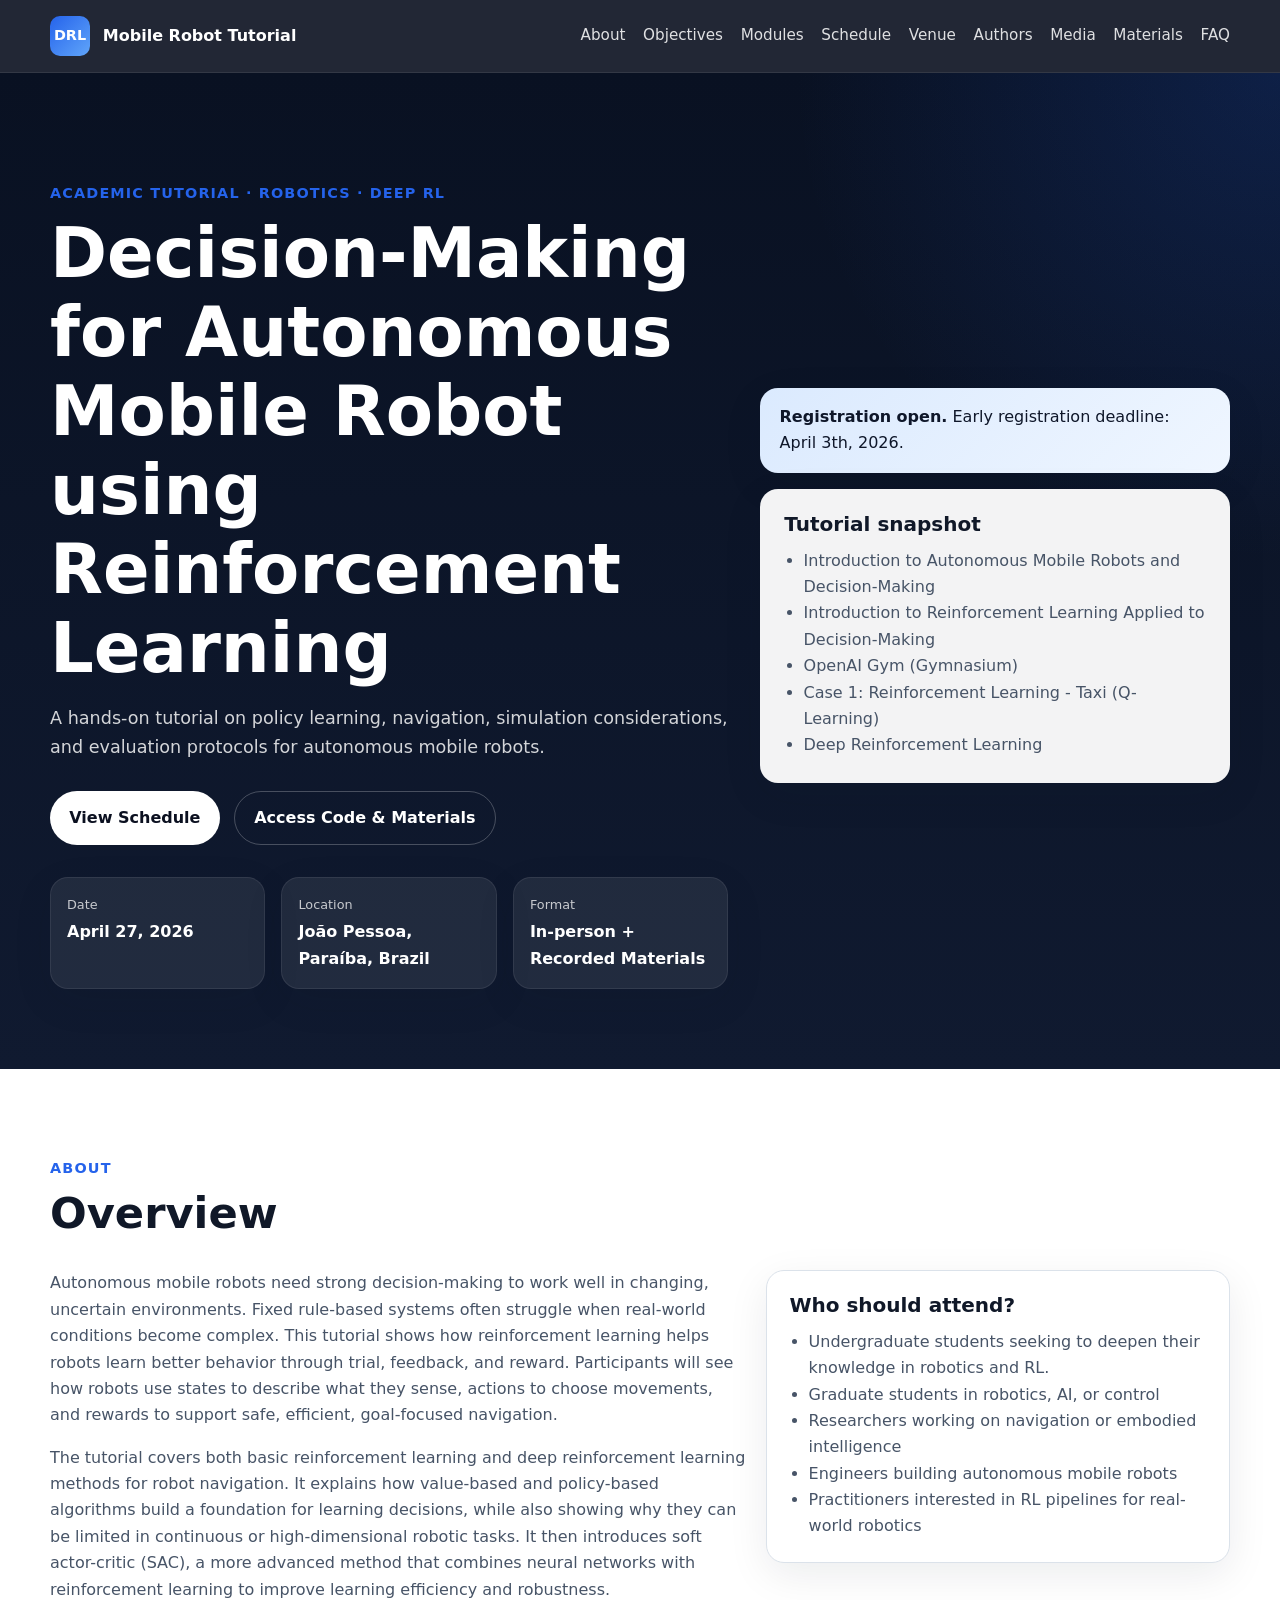
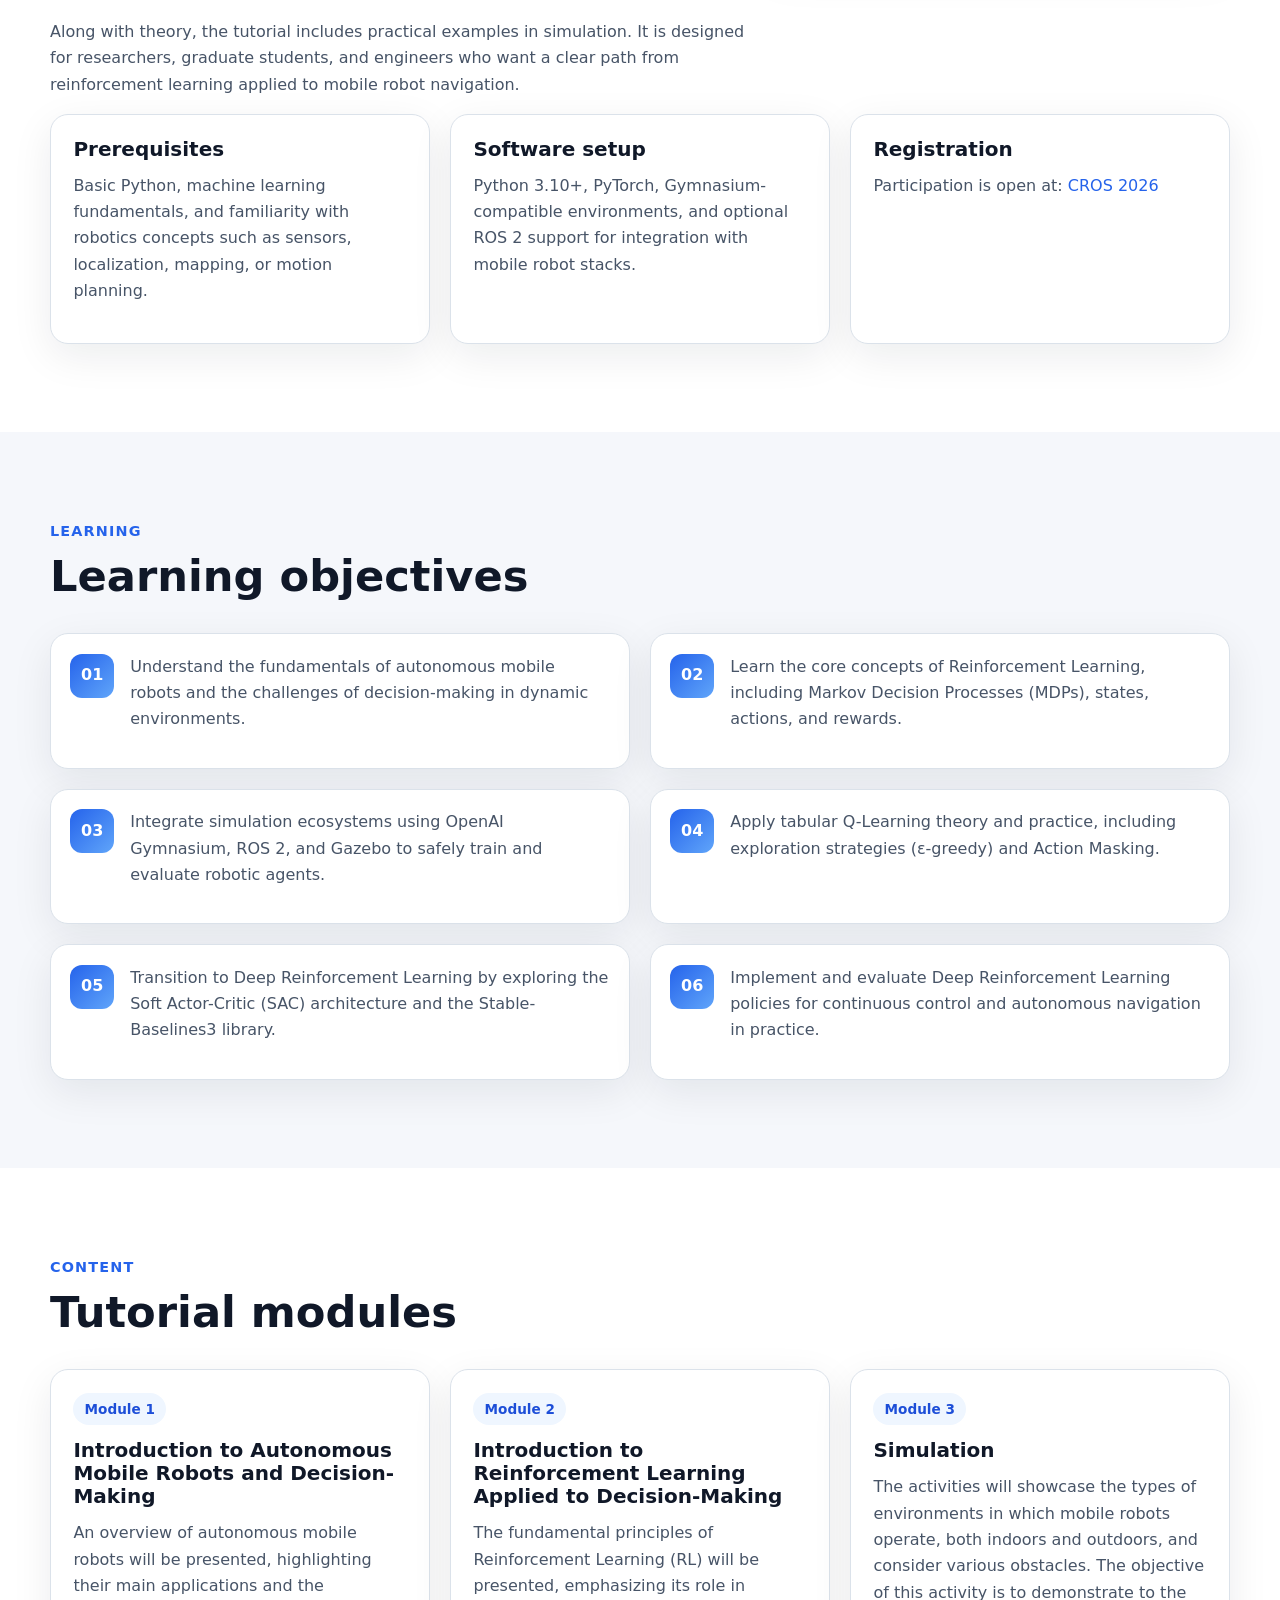
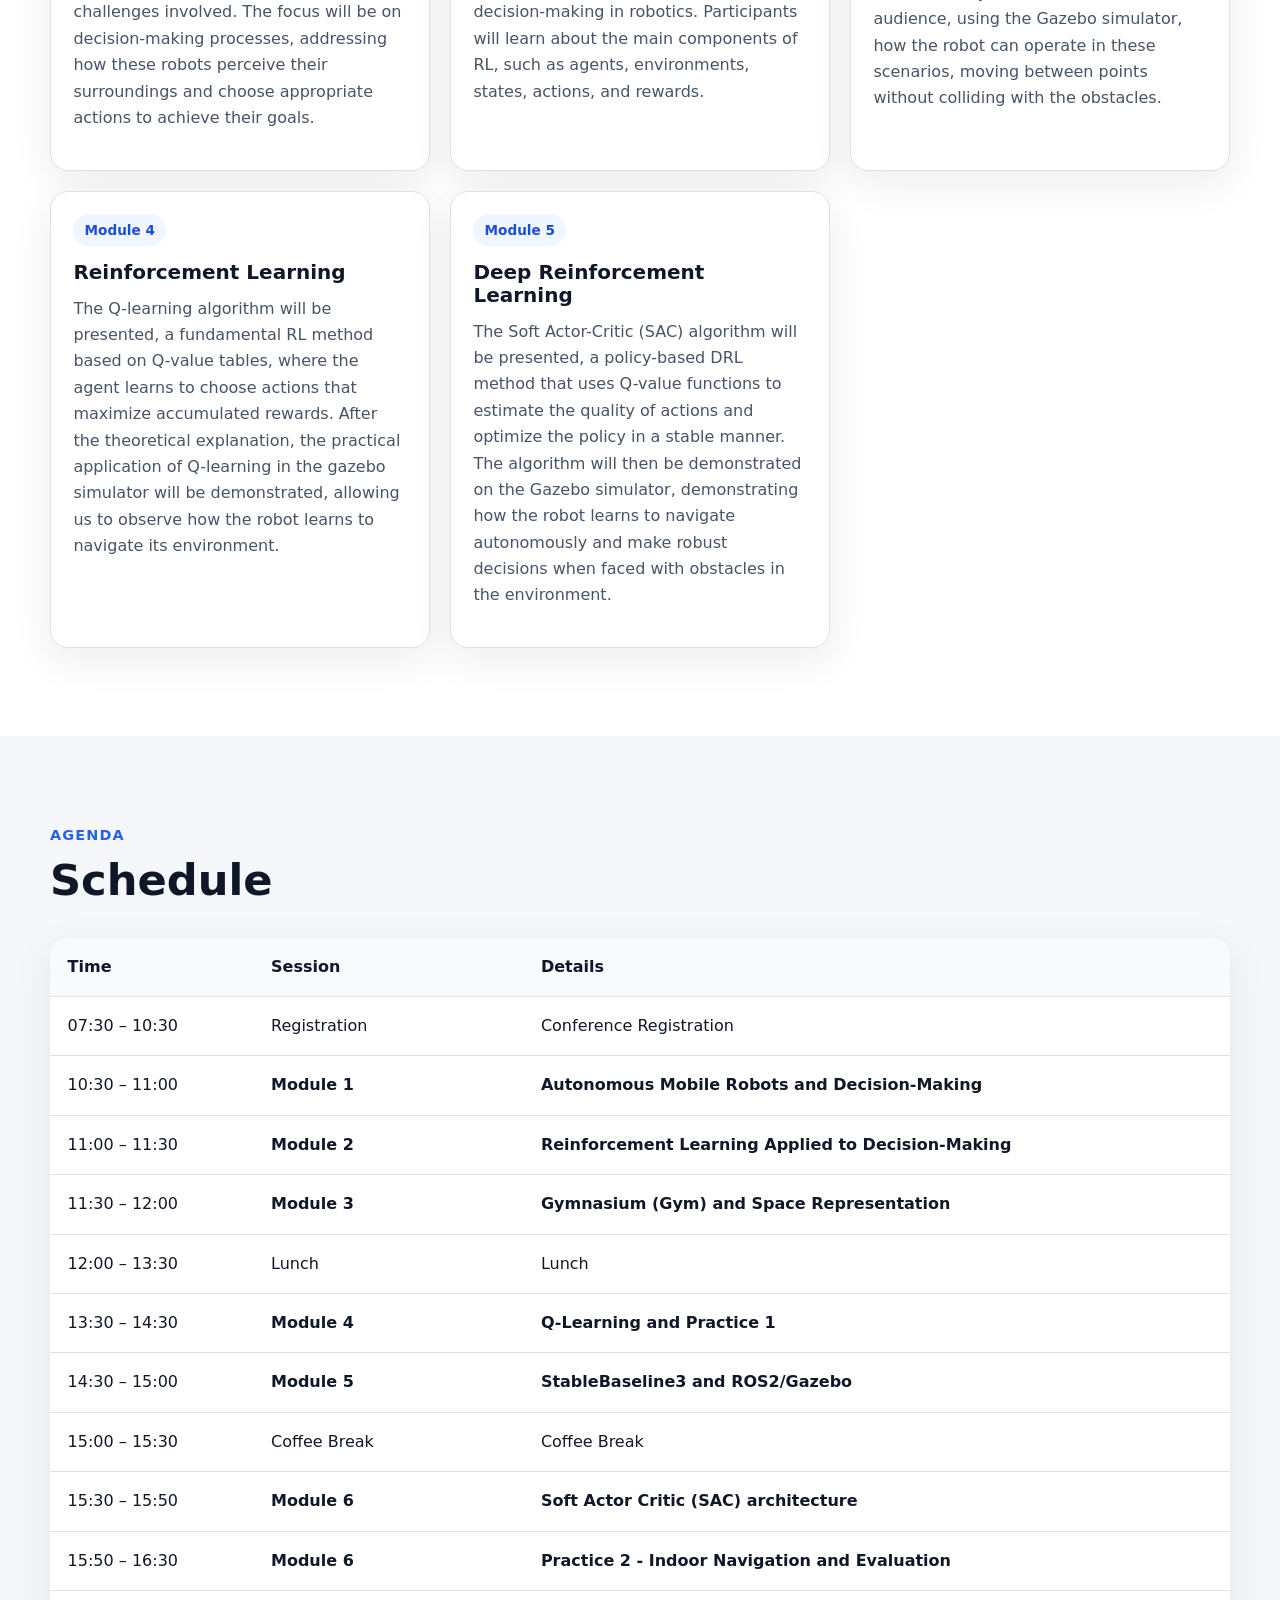
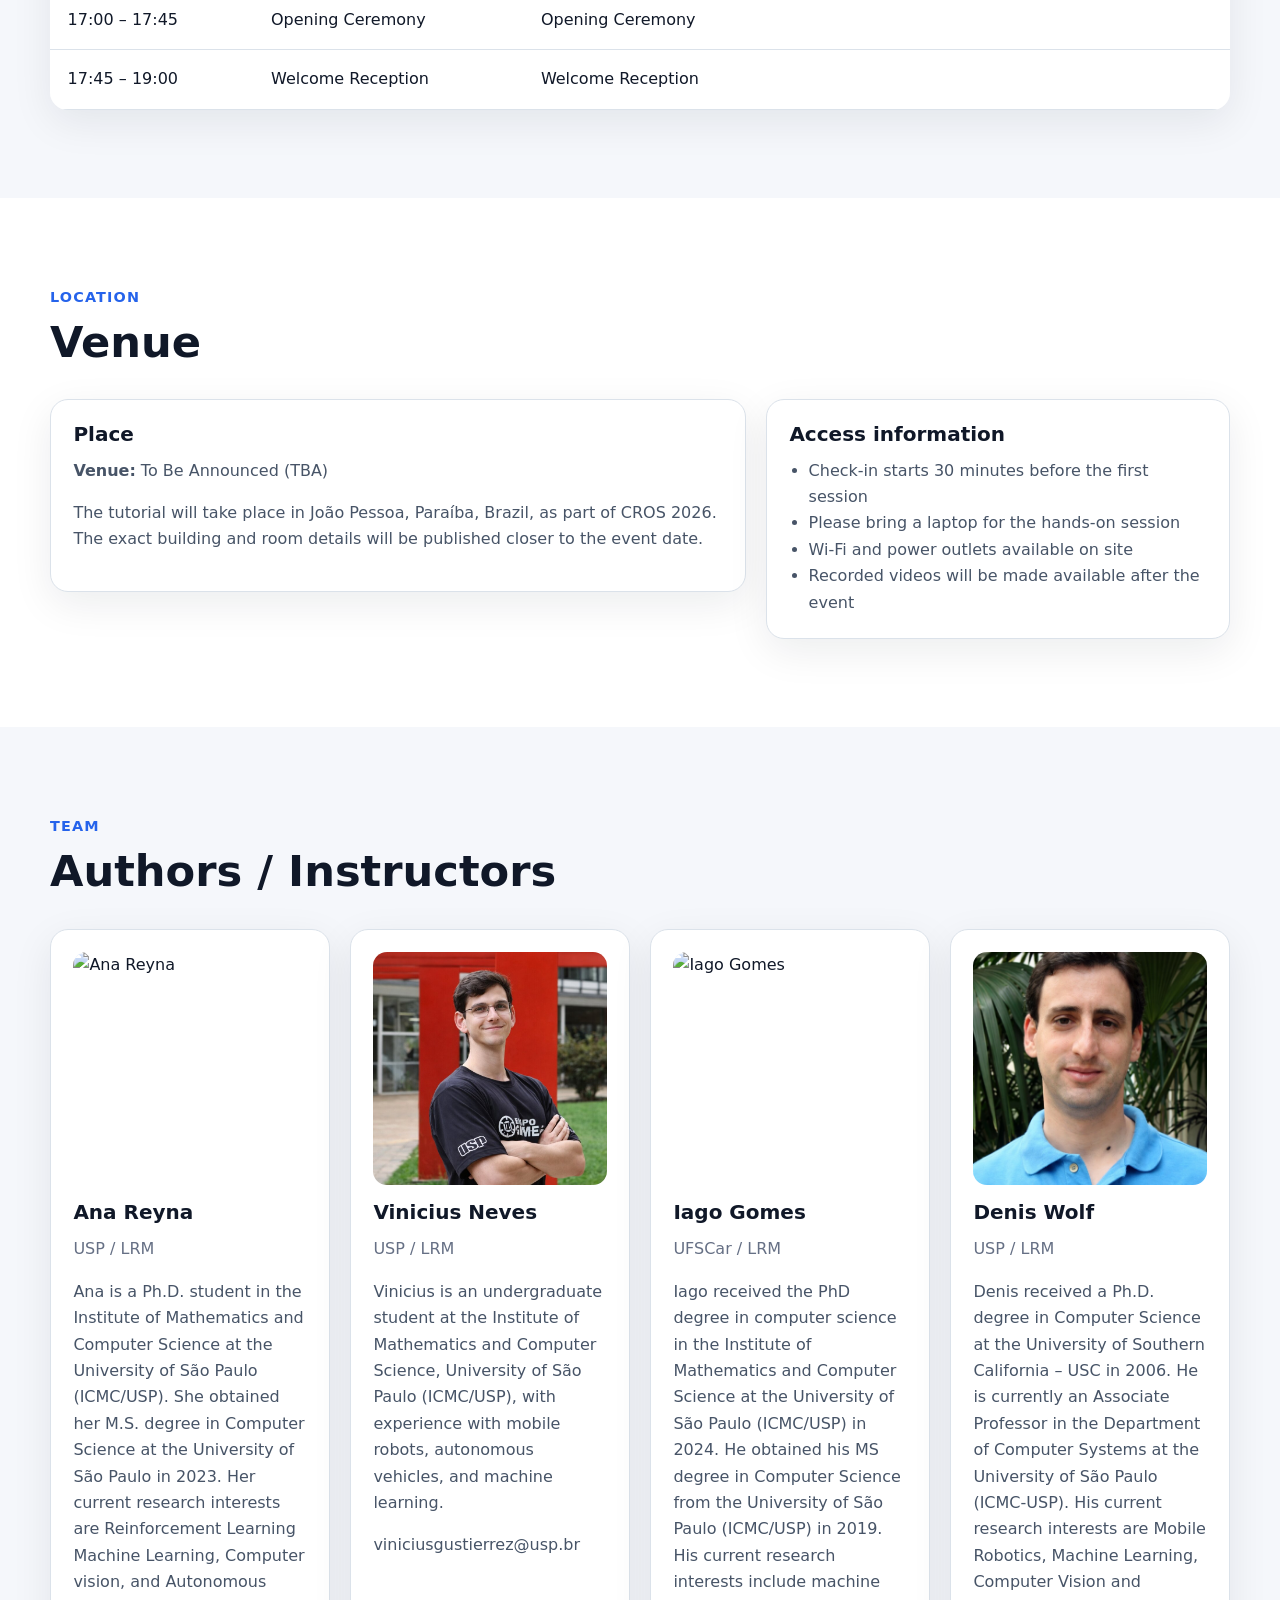
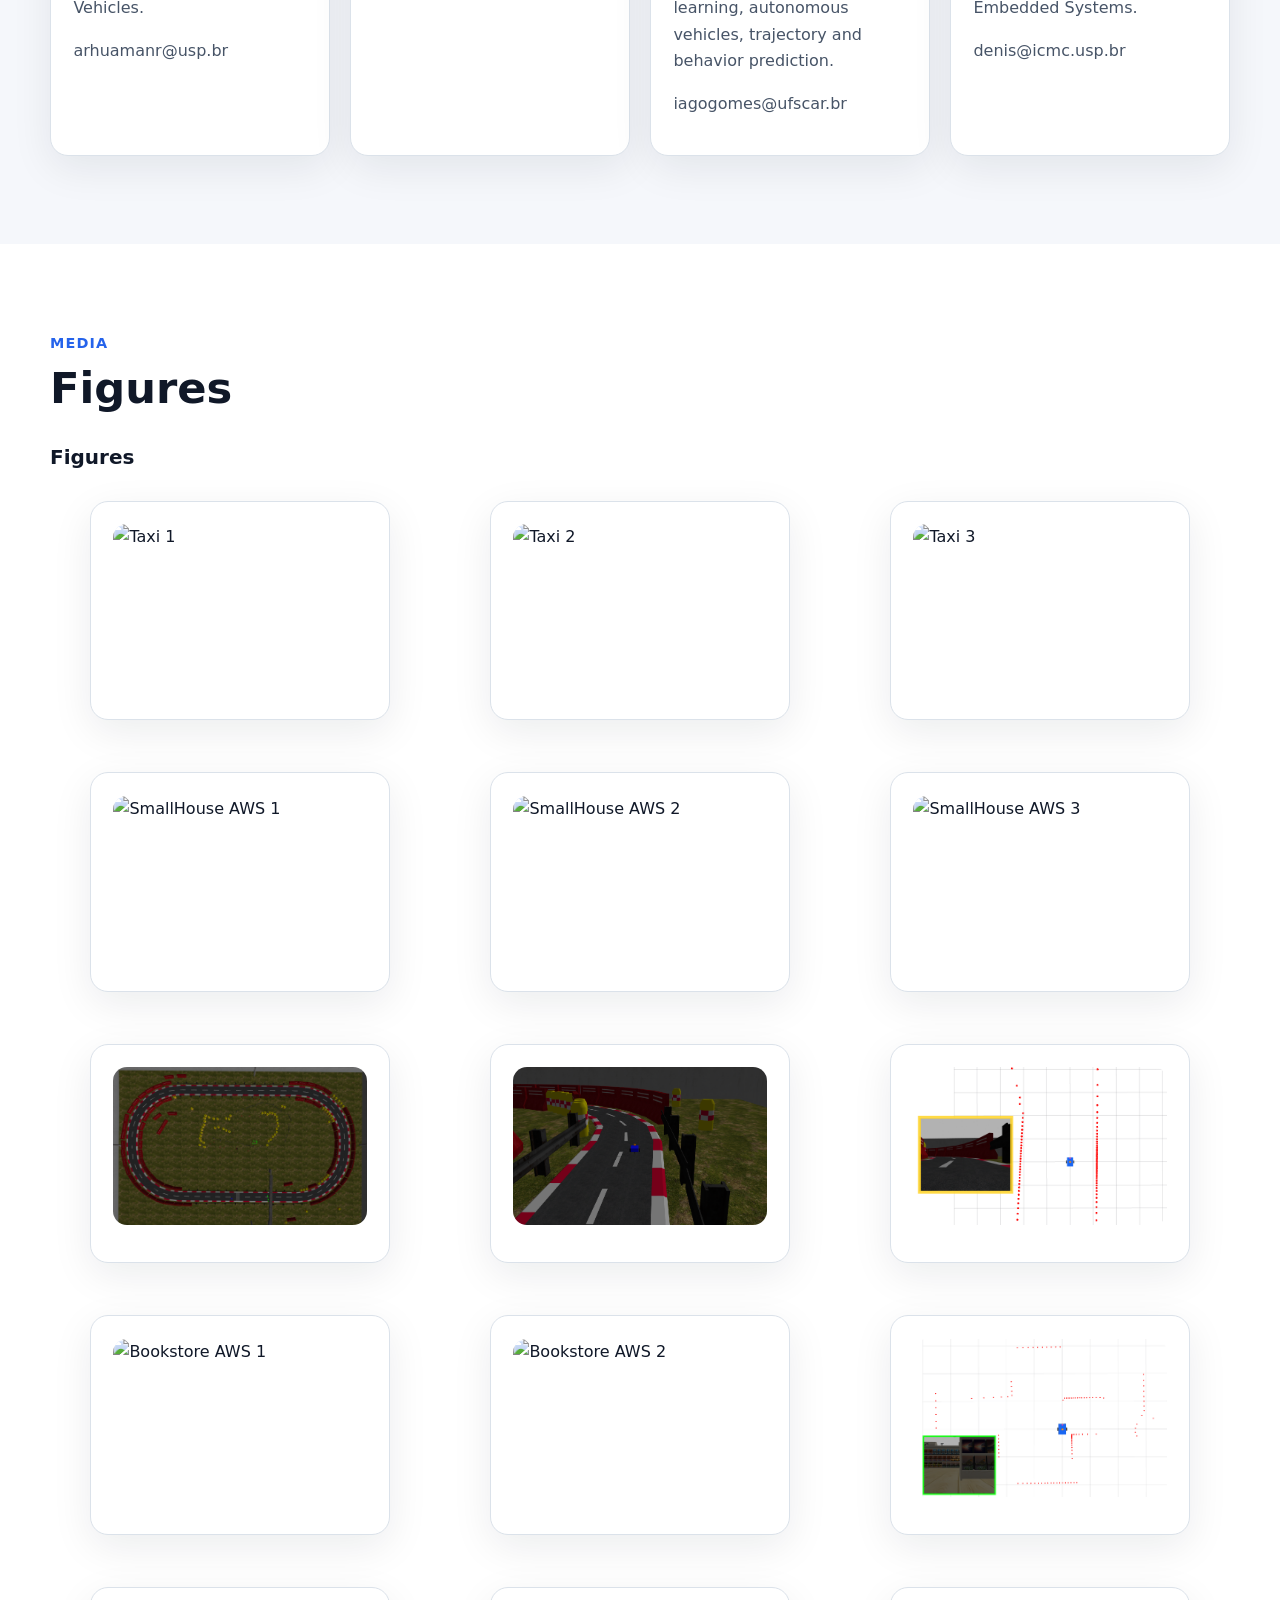
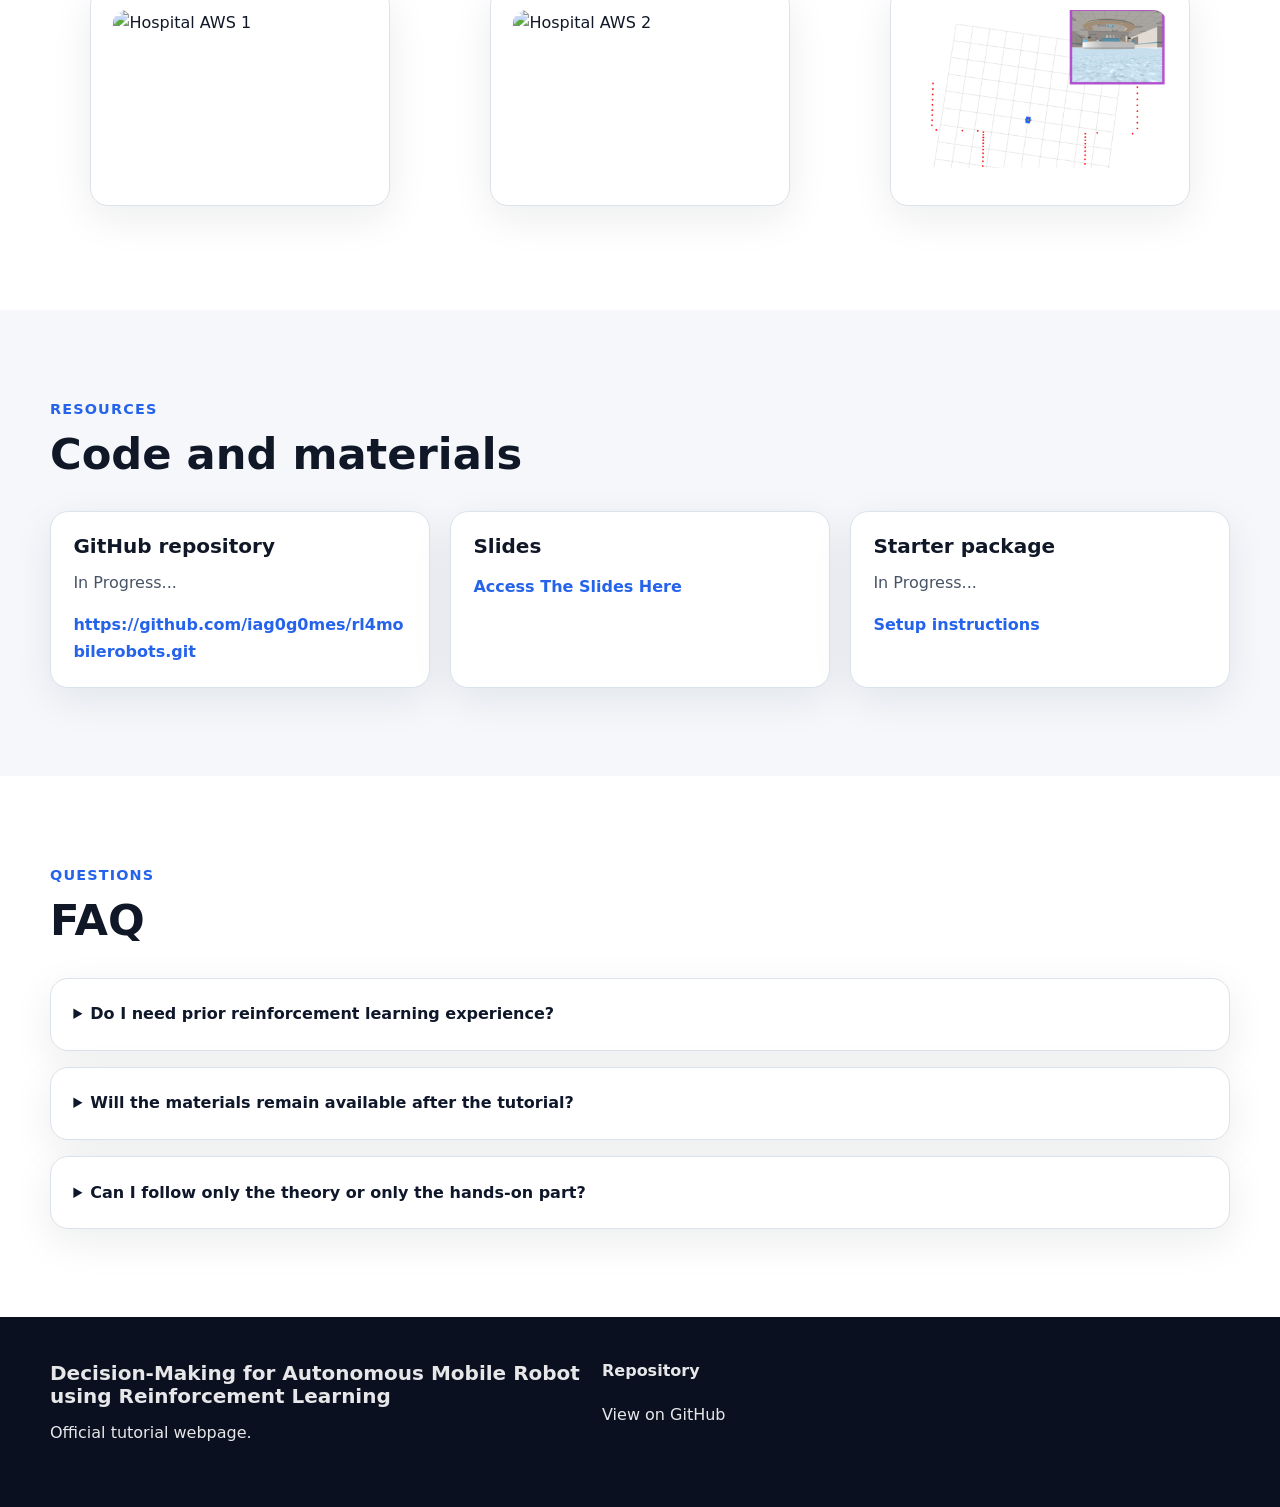
==== index.html @ 2d306112 "Update index.html" ====
<!DOCTYPE html>
<html lang="en">
<head>
  <meta charset="UTF-8" />
  <meta
    name="viewport"
    content="width=device-width, initial-scale=1.0"
  />
  <title>"Decision-Making for Autonomous Mobile Robot using Reinforcement Learning"</title>

  <meta
    name="description"
    content="Official tutorial website for Decision-Making for Mobile Robots using Deep Reinforcement Learning. Modules, schedule, venue, authors, figures, videos, and repository."
  />
  <meta
    name="keywords"
    content="mobile robots, deep reinforcement learning, robotics, decision-making, autonomous navigation"
  />
  <meta name="author" content="Tutorial Organizing Team" />

  <meta property="og:title" content="Decision-Making for Autonomous Mobile Robot using Reinforcement Learning" />
  <meta
    property="og:description"
    content="Tutorial website with overview, schedule, modules, authors, videos, figures, and code repository."
  />
  <meta property="og:type" content="website" /> 
  <meta property="og:image" content="./assets/figures/fig1.jpg" />
  <meta property="og:url" content="" />

  <link rel="stylesheet" href="./styles.css" />
</head>
<body>
  <header class="site-header">
    <div class="container nav-wrap">
      <a href="#home" class="brand">
        <span class="brand-mark">DRL</span>
        <span class="brand-text">Mobile Robot Tutorial</span>
      </a>

      <button class="menu-toggle" id="menu-toggle" aria-label="Open navigation menu" aria-expanded="false">
        <span></span><span></span><span></span>
      </button>

      <nav class="site-nav" id="site-nav" aria-label="Main Navigation">
        <a href="#about">About</a>
        <a href="#objectives">Objectives</a>
        <a href="#modules">Modules</a>
        <a href="#schedule">Schedule</a>
        <a href="#venue">Venue</a>
        <a href="#authors">Authors</a>
        <a href="#media">Media</a>
        <a href="#materials">Materials</a>
        <a href="#faq">FAQ</a>
      </nav>
    </div>
  </header>

  <main>
    <section id="home" class="hero section">
      <div class="container hero-grid">
        <div class="hero-copy">
          <p class="eyebrow">Academic tutorial · Robotics · Deep RL</p>
          <h1>Decision-Making for Autonomous Mobile Robot using Reinforcement Learning</h1>
          <p class="hero-subtitle">
            A hands-on tutorial on policy learning, navigation, simulation considerations,
            and evaluation protocols for autonomous mobile robots.
          </p>

          <div class="hero-actions">
            <a class="btn btn-primary" href="#schedule">View Schedule</a>
            <a class="btn btn-secondary" href="#materials">Access Code & Materials</a>
          </div>

          <div class="hero-meta">
            <div class="meta-card">
              <span class="meta-label">Date</span>
              <span class="meta-value">April 27, 2026</span>
            </div>
            <div class="meta-card">
              <span class="meta-label">Location</span>
              <span class="meta-value">João Pessoa, Paraíba, Brazil</span>
            </div>
            <div class="meta-card">
              <span class="meta-label">Format</span>
              <span class="meta-value">In-person + Recorded Materials</span>
            </div>
          </div>
        </div>

        <div class="hero-panel">
          <div class="highlight-banner">
            <p><strong>Registration open.</strong> Early registration deadline: April 3th, 2026.</p>
          </div>

          <div class="info-panel">
            <h3>Tutorial snapshot</h3>
            <ul>
              <li>Introduction to Autonomous Mobile Robots and Decision-Making</li>
              <li>Introduction to Reinforcement Learning Applied to Decision-Making</li>
              <li>OpenAI Gym (Gymnasium)</li>
              <li>Case 1: Reinforcement Learning - Taxi (Q-Learning)</li>
              <li>Deep Reinforcement Learning</li>
            </ul>
          </div>
        </div>
      </div>
    </section>

    <section id="about" class="section">
      <div class="container">
        <div class="section-head">
          <p class="section-tag">About</p>
          <h2>Overview</h2>
        </div>

        <div class="two-col">
          <div>
          <p>Autonomous mobile robots need strong decision-making to work well in changing, uncertain environments. 
          Fixed rule-based systems often struggle when real-world conditions become complex. This tutorial shows
          how reinforcement learning helps robots learn better behavior through trial, feedback, and reward. 
          Participants will see how robots use states to describe what they sense, actions to choose movements, 
          and rewards to support safe, efficient, goal-focused navigation.</p>

          <p>The tutorial covers both basic reinforcement learning and deep reinforcement learning methods for robot 
            navigation. It explains how value-based and policy-based algorithms build a foundation for learning 
            decisions, while also showing why they can be limited in continuous or high-dimensional robotic tasks.
            It then introduces soft actor-critic (SAC), a more advanced method that combines neural networks with reinforcement 
            learning to improve learning efficiency and robustness.</p>

          <p>Along with theory, the tutorial includes practical examples in simulation. It is designed for researchers, 
            graduate students, and engineers who want a clear path from reinforcement learning applied to mobile robot navigation.</p>

          </div>

          <div class="card">
            <h3>Who should attend?</h3>
            <ul class="clean-list">
              <li>Undergraduate students seeking to deepen their knowledge in robotics and RL. </li>
              <li>Graduate students in robotics, AI, or control</li>
              <li>Researchers working on navigation or embodied intelligence</li>
              <li>Engineers building autonomous mobile robots</li>
              <li>Practitioners interested in RL pipelines for real-world robotics</li>
            </ul>
          </div>
        </div>

        <div class="three-col cards">
          <article class="card">
            <h3>Prerequisites</h3>
            <p>
              Basic Python, machine learning fundamentals, and familiarity with robotics concepts
              such as sensors, localization, mapping, or motion planning.
            </p>
          </article>

          <article class="card">
            <h3>Software setup</h3>
            <p>
              Python 3.10+, PyTorch, Gymnasium-compatible environments, and optional ROS 2 support
              for integration with mobile robot stacks.
            </p>
          </article>

          <article class="card">
            <h3>Registration</h3>
            <p>
              Participation is open at: <a href="https://www.sbrobotica.org/cros2026/" target="_blank">CROS 2026</a>
            </p>
          </article>
        </div>
      </div>
    </section>

    <section id="objectives" class="section alt-bg">
      <div class="container">
        <div class="section-head">
          <p class="section-tag">Learning</p>
          <h2>Learning objectives</h2>
        </div>

       <div class="objectives-grid">
          <div class="objective-item">
            <span>01</span>
            <p>Understand the fundamentals of autonomous mobile robots and the challenges of decision-making in dynamic environments.</p>
          </div>
          <div class="objective-item">
            <span>02</span>
            <p>Learn the core concepts of Reinforcement Learning, including Markov Decision Processes (MDPs), states, actions, and rewards.</p>
          </div>
          <div class="objective-item">
            <span>03</span>
            <p>Integrate simulation ecosystems using OpenAI Gymnasium, ROS 2, and Gazebo to safely train and evaluate robotic agents.</p>
          </div>
          <div class="objective-item">
            <span>04</span>
            <p>Apply tabular Q-Learning theory and practice, including exploration strategies (&epsilon;-greedy) and Action Masking.</p>
          </div>
          <div class="objective-item">
            <span>05</span>
            <p>Transition to Deep Reinforcement Learning by exploring the Soft Actor-Critic (SAC) architecture and the Stable-Baselines3 library.</p>
          </div>
          <div class="objective-item">
            <span>06</span>
            <p>Implement and evaluate Deep Reinforcement Learning policies for continuous control and autonomous navigation in practice.</p>
          </div>
        </div>
      </div>
    </section>

    <section id="modules" class="section">
      <div class="container">
        <div class="section-head">
          <p class="section-tag">Content</p>
          <h2>Tutorial modules</h2>
        </div>

        <div class="module-grid">
          <article class="card module-card">
            <span class="pill">Module 1</span>
            <h3>Introduction to Autonomous Mobile Robots and Decision-Making</h3>
            <p>
              An overview of autonomous mobile robots will be presented, highlighting their main applications 
              and the challenges involved. The focus will be on decision-making processes, addressing how 
              these robots perceive their surroundings and choose appropriate actions to achieve their goals.
            </p>
          </article>

          <article class="card module-card">
            <span class="pill">Module 2</span>
            <h3>Introduction to Reinforcement Learning Applied to Decision-Making</h3>
            <p>
              The fundamental principles of Reinforcement Learning (RL) will be presented, emphasizing its role in 
              decision-making in robotics. Participants will learn about the main components of RL, such as agents,
              environments, states, actions, and rewards. 
            </p>
          </article>

          <article class="card module-card">
            <span class="pill">Module 3</span>
            <h3>Simulation</h3>
            <p>
              The activities will showcase the types of environments in which mobile robots operate, both indoors and outdoors, 
              and consider various obstacles. The objective of this activity is to demonstrate to the audience, using the 
              Gazebo simulator, how the robot can operate in these scenarios, moving between points without colliding 
              with the obstacles.
            </p>
          </article>

          <article class="card module-card">
            <span class="pill">Module 4</span>
            <h3>Reinforcement Learning</h3>
            <p>
              The Q-learning algorithm will be presented, a fundamental RL method based on Q-value tables, where the agent learns 
              to choose actions that maximize accumulated rewards. After the theoretical explanation, the practical application 
              of Q-learning in the gazebo simulator will be demonstrated, allowing us to observe how the robot learns to navigate 
              its environment.
            </p>
          </article>

          <article class="card module-card">
            <span class="pill">Module 5</span>
            <h3>Deep Reinforcement Learning</h3>
            <p>
              The Soft Actor-Critic (SAC) algorithm will be presented, a policy-based DRL method that uses Q-value functions 
              to estimate the quality of actions and optimize the policy in a stable manner. The algorithm will then be
               demonstrated on the Gazebo simulator, demonstrating how the robot learns to navigate autonomously and make 
               robust decisions when faced with obstacles in the environment.
            </p>
          </article>
        </div>
      </div>
    </section>

    <section id="schedule" class="section alt-bg">
      <div class="container">
        <div class="section-head">
          <p class="section-tag">Agenda</p>
          <h2>Schedule</h2>
        </div>

        <div class="table-wrap">
          <table class="schedule-table">
            <thead>
              <tr>
                <th>Time</th>
                <th>Session</th>
                <th>Details</th>
              </tr>
            </thead>
            <tbody>
              <tr>
                <td>07:30 – 10:30</td>
                <td>Registration</td>
                <td>Conference Registration</td>
              </tr>
              <tr>
                <td>10:30 – 11:00</td>
                <td><b>Module 1</b></td>
                <td><b>Autonomous Mobile Robots and Decision-Making</b></td>
              </tr>
              <tr>
                <td>11:00 – 11:30</td>
                <td><b>Module 2</b></td>
                <td><b>Reinforcement Learning Applied to Decision-Making</b></td>
              </tr>
              <tr>
                <td>11:30 – 12:00</td>
                <td><b>Module 3</b></td>
                <td><b>Gymnasium (Gym) and Space Representation</b></td>
              </tr>
              <tr>
                <td>12:00 – 13:30</td>
                <td>Lunch</td>
                <td>Lunch</td>
              </tr>
              <tr>
                <td>13:30 – 14:30</td>
                <td><b>Module 4</b></td>
                <td><b>Q-Learning and Practice 1</b></td>
              </tr>
               <tr>
                <td>14:30 – 15:00</td>
                <td><b>Module 5</td>
                <td><b>StableBaseline3 and ROS2/Gazebo</b></td>
              </tr>
               <tr>
                <td>15:00 – 15:30</td>
                <td>Coffee Break </td>
                <td>Coffee Break </td>
              </tr>
               <tr>
                <td>15:30 – 15:50</td>
                <td><b>Module 6</b></td>
                <td><b>Soft Actor Critic (SAC) architecture</b></td>
              </tr>
              <tr>
              <td>15:50 – 16:30</td>
                <td><b>Module 6</b></td>
                <td><b>Practice 2 - Indoor Navigation and Evaluation</b></td>
              </tr>
              <td>17:00 – 17:45</td>
                <td>Opening Ceremony</td>
                <td>Opening Ceremony</td>
              </tr>
             <td>17:45 – 19:00</td>
                <td>Welcome Reception</td>
                <td>Welcome Reception</td>
              </tr>
            </tbody>
          </table>
        </div>
      </div>
    </section>

    <section id="venue" class="section">
      <div class="container">
        <div class="section-head">
          <p class="section-tag">Location</p>
          <h2>Venue</h2>
        </div>

        <div class="two-col">
          <div class="card">
            <h3>Place</h3>
            <p><strong>Venue:</strong> To Be Announced (TBA)</p>
            <p>
              The tutorial will take place in João Pessoa, Paraíba, Brazil, as part of CROS 2026. The exact building and room details will be published closer to the event date.
            </p>
          </div>

          <div class="card">
            <h3>Access information</h3>
            <ul class="clean-list">
              <li>Check-in starts 30 minutes before the first session</li>
              <li>Please bring a laptop for the hands-on session</li>
              <li>Wi-Fi and power outlets available on site</li>
              <li>Recorded videos will be made available after the event</li>
            </ul>
          </div>
        </div>
      </div>
    </section>

    <section id="authors" class="section alt-bg">
      <div class="container">
        <div class="section-head">
          <p class="section-tag">Team</p>
          <h2>Authors / Instructors</h2>
        </div>

        <div class="author-grid">
          <article class="card author-card">
            <img src="./assets/authors/ana.jpeg" alt="Ana Reyna" />
            <h3>Ana Reyna</h3>
            <p class="muted">USP / LRM</p>
            <p>Ana is a Ph.D. student in the Institute of Mathematics and Computer Science at the 
              University of São Paulo (ICMC/USP). She obtained her M.S. degree in Computer Science 
              at the University of São Paulo in 2023. Her current research interests are Reinforcement 
              Learning Machine Learning, Computer vision, and Autonomous Vehicles.</p>
            <p>arhuamanr@usp.br</p>
          </article>

          <article class="card author-card">
            <img src="./assets/authors/vinicius.jpg" alt="Vinicius Neves" />
            <h3>Vinicius Neves</h3>
            <p class="muted">USP / LRM</p>
            <p>Vinicius is an undergraduate student at the  Institute of Mathematics and Computer Science, 
              University of São Paulo (ICMC/USP), with experience with mobile robots, autonomous
               vehicles, and machine learning.</p>
            <p> viniciusgustierrez@usp.br</p>
          </article>

          <article class="card author-card">
            <img src="./assets/authors/iago.jpg" alt="Iago Gomes" />
            <h3>Iago Gomes</h3>
            <p class="muted">UFSCar / LRM </p>
            <p>Iago received the PhD degree in computer science in the Institute of Mathematics 
              and Computer Science at the University of São Paulo (ICMC/USP) in 2024. 
              He obtained his MS degree in Computer Science from the University of São Paulo (ICMC/USP) in 2019. 
              His current research interests include machine learning, autonomous vehicles, trajectory and 
              behavior prediction.</p>
            <p>iagogomes@ufscar.br</p>
          </article>

          <article class="card author-card">
            <img src="./assets/authors/denis.jpg" alt="Denis Wolf" />
            <h3>Denis Wolf</h3>
            <p class="muted">USP /  LRM</p>
            <p> Denis received a Ph.D. degree in Computer Science at the University of Southern 
              California – USC in 2006. He is currently an Associate Professor in the Department 
              of Computer Systems at the University of São Paulo (ICMC-USP). His current research 
              interests are Mobile Robotics, Machine Learning, Computer Vision and
               Embedded Systems.</p>
            <p>denis@icmc.usp.br</p>
          </article>
        </div>
      </div>
    </section>

    <section id="media" class="section">
        <div class="container">
          <div class="section-head">
            <p class="section-tag">Media</p>
            <h2>Figures</h2>
        </div>

        <!-- <div>
          <h3 class="subsection-title">Videos</h3>
          <div class="video-grid">
            <div class="video-card card">
              <div class="video-frame">
                <iframe
                  src="https://www.youtube.com/embed/dQw4w9WgXcQ"
                  title="Robot - Taxi"
                  loading="lazy"
                  allowfullscreen>
                </iframe>
              </div>
              <p>Tutorial teaser or introductory lecture.</p>
            </div>

            <div class="video-card card">
              <div class="video-frame">
                <iframe
                  src="https://www.youtube.com/embed/aqz-KE-bpKQ"
                  title="Robot - SmallHouse"
                  loading="lazy"
                  allowfullscreen>
                </iframe>
              </div>
              <p>Tutorial teaser or introductory lecture.</p>
            </div>

            <div class="video-card card">
              <div class="video-frame">
                <iframe
                  src="https://www.youtube.com/embed/ScMzIvxBSi4"
                  title="Robot - Demo 3"
                  loading="lazy"
                  allowfullscreen>
                </iframe>
              </div>
              <p>Tutorial teaser or introductory lecture.</p>
            </div>
          </div>
        </div> -->

        <div class="media-spacing">
          <h3 class="subsection-title">Figures</h3>
          <div class="figure-grid">
            <figure class="card figure-card">
              <img src="./assets/figures/taxi/Taxi.gif" alt="Taxi 1" />
              <!-- <figcaption>Lorem ipsum dolor sit amet, consectetur adipiscing elit. Vivamus a mauris id nunc posuere bibendum sed sed nisi.</figcaption> -->
            </figure>

            <figure class="card figure-card">
              <img src="./assets/figures/taxi/taxi1.gif" alt="Taxi 2" />
              <!-- <figcaption>Lorem ipsum dolor sit amet, consectetur adipiscing elit. Vivamus a mauris id nunc posuere bibendum sed sed nisi.</figcaption> -->
            </figure>

            <figure class="card figure-card">
              <img src="./assets/figures/taxi/taxi2.gif" alt="Taxi 3" />
              <!-- <figcaption>Lorem ipsum dolor sit amet, consectetur adipiscing elit. Vivamus a mauris id nunc posuere bibendum sed sed nisi.</figcaption> -->
            </figure>

            <figure class="card figure-card">
              <img src="./assets/figures/smallhouse/env.png" alt="SmallHouse AWS 1" />
              <!-- <figcaption>Lorem ipsum dolor sit amet, consectetur adipiscing elit. Vivamus a mauris id nunc posuere bibendum sed sed nisi.</figcaption> -->
            </figure>

            <figure class="card figure-card">
              <img src="./assets/figures/smallhouse/env2.png" alt="SmallHouse AWS 2" />
              <!-- <figcaption>Lorem ipsum dolor sit amet, consectetur adipiscing elit. Vivamus a mauris id nunc posuere bibendum sed sed nisi.</figcaption> -->
            </figure>

            <figure class="card figure-card">
              <img src="./assets/figures/smallhouse/rviz2_cam.png" alt="SmallHouse AWS 3" />
              <!-- <figcaption>Lorem ipsum dolor sit amet, consectetur adipiscing elit. Vivamus a mauris id nunc posuere bibendum sed sed nisi.</figcaption> -->
            </figure>

            <figure class="card figure-card">
              <img src="./assets/figures/racetrack/env.png" alt="Racetrack AWS 1" />
              <!-- <figcaption>Lorem ipsum dolor sit amet, consectetur adipiscing elit. Vivamus a mauris id nunc posuere bibendum sed sed nisi.</figcaption> -->
            </figure>

            <figure class="card figure-card">
              <img src="./assets/figures/racetrack/env2.png" alt="Racetrack AWS 2" />
              <!-- <figcaption>Lorem ipsum dolor sit amet, consectetur adipiscing elit. Vivamus a mauris id nunc posuere bibendum sed sed nisi.</figcaption> -->
            </figure>

            <figure class="card figure-card">
              <img src="./assets/figures/racetrack/rviz2cam.png" alt="Racetrack AWS 3" />
              <!-- <figcaption>Lorem ipsum dolor sit amet, consectetur adipiscing elit. Vivamus a mauris id nunc posuere bibendum sed sed nisi.</figcaption> -->
            </figure>

             <figure class="card figure-card">
              <img src="./assets/figures/bookstore/env.png" alt="Bookstore AWS 1" />
              <!-- <figcaption>Lorem ipsum dolor sit amet, consectetur adipiscing elit. Vivamus a mauris id nunc posuere bibendum sed sed nisi.</figcaption> -->
            </figure>

            <figure class="card figure-card">
              <img src="./assets/figures/bookstore/env2.png" alt="Bookstore AWS 2" />
              <!-- <figcaption>Lorem ipsum dolor sit amet, consectetur adipiscing elit. Vivamus a mauris id nunc posuere bibendum sed sed nisi.</figcaption> -->
            </figure>

            <figure class="card figure-card">
              <img src="./assets/figures/bookstore/rviz2cam.png" alt="Bookstore AWS 3" />
              <!-- <figcaption>Lorem ipsum dolor sit amet, consectetur adipiscing elit. Vivamus a mauris id nunc posuere bibendum sed sed nisi.</figcaption> -->
            </figure>

            <figure class="card figure-card">
              <img src="./assets/figures/hospital/env.png" alt="Hospital AWS 1" />
              <!-- <figcaption>Lorem ipsum dolor sit amet, consectetur adipiscing elit. Vivamus a mauris id nunc posuere bibendum sed sed nisi.</figcaption> -->
            </figure>

            <figure class="card figure-card">
              <img src="./assets/figures/hospital/env2.png" alt="Hospital AWS 2" />
              <!-- <figcaption>Lorem ipsum dolor sit amet, consectetur adipiscing elit. Vivamus a mauris id nunc posuere bibendum sed sed nisi.</figcaption> -->
            </figure>

            <figure class="card figure-card">
              <img src="./assets/figures/hospital/rviz2cam.png" alt="Hospital AWS 3" />
              <!-- <figcaption>Lorem ipsum dolor sit amet, consectetur adipiscing elit. Vivamus a mauris id nunc posuere bibendum sed sed nisi.</figcaption> -->
            </figure>
            
            
          </div>
        </div>
      </div>
    </section>

    <section id="materials" class="section alt-bg">
      <div class="container">
        <div class="section-head">
          <p class="section-tag">Resources</p>
          <h2>Code and materials</h2>
        </div>

        <div class="three-col cards">
          <article class="card">
            <h3>GitHub repository</h3>
            <p>
              In Progress...
            </p>
            <a class="text-link" href="https://github.com/iag0g0mes/rl4mobilerobots.git" target="_blank" rel="noopener noreferrer">
              https://github.com/iag0g0mes/rl4mobilerobots.git
            </a>
          </article>

          <article class="card">
            <h3>Slides</h3>
            <p>
            </p>
            <a class="text-link" href="https://docs.google.com/presentation/d/1_MxhRH_voSYTWjdKaBzGfKcqtco66x2vCFCuTdZrZPk/edit?usp=sharing">Access The Slides Here</a>
          </article>

          <article class="card">
            <h3>Starter package</h3>
            <p>
             In Progress...
            </p>
            <a class="text-link" href="#">Setup instructions</a>
          </article>
        </div>
      </div>
    </section>

    <section id="faq" class="section">
      <div class="container">
        <div class="section-head">
          <p class="section-tag">Questions</p>
          <h2>FAQ</h2>
        </div>

        <div class="faq-list">
          <details class="faq-item card">
            <summary>Do I need prior reinforcement learning experience?</summary>
            <p>Helpful but not mandatory. Basic ML knowledge is enough for most of the tutorial.</p>
          </details>

          <details class="faq-item card">
            <summary>Will the materials remain available after the tutorial?</summary>
            <p>Yes. Slides, repository links, and selected recordings can be shared after the event.</p>
          </details>

          <details class="faq-item card">
            <summary>Can I follow only the theory or only the hands-on part?</summary>
            <p>Yes. The content is modular, so attendees can focus on the segments most relevant to them.</p>
          </details>
        </div>
      </div>
    </section>
  </main>

  <footer class="site-footer">
    <div class="container footer-grid">
      <div>
        <h3>Decision-Making for Autonomous Mobile Robot using Reinforcement Learning</h3>
        <p>
          Official tutorial webpage.
        </p>
      </div>

      <div>
        <h4>Repository</h4>
        <p>
          <a href="https://github.com/your-username/your-repo" target="_blank" rel="noopener noreferrer">
            View on GitHub
          </a>
        </p>
      </div>
    </div>
  </footer>

  <script src="./script.js"></script>
</body>
</html>
---- styles.css ----
:root {
  --bg: #0b1020;
  --bg-soft: #11172a;
  --surface: #ffffff;
  --surface-soft: #f5f7fb;
  --text: #101828;
  --text-soft: #475467;
  --line: #dbe2ea;
  --primary: #2563eb;
  --primary-dark: #1d4ed8;
  --accent: #0f172a;
  --shadow: 0 12px 40px rgba(15, 23, 42, 0.08);
  --radius: 18px;
  --radius-sm: 12px;
  --maxw: 1180px;
  --transition: 180ms ease;
}

* {
  box-sizing: border-box;
}

html {
  scroll-behavior: smooth;
}

body {
  margin: 0;
  font-family: Inter, ui-sans-serif, system-ui, -apple-system, BlinkMacSystemFont, "Segoe UI", sans-serif;
  color: var(--text);
  background: var(--surface);
  line-height: 1.65;
}

img {
  max-width: 100%;
  display: block;
}

a {
  color: var(--primary);
  text-decoration: none;
}

a:hover {
  text-decoration: underline;
}

.container {
  width: min(100% - 2rem, var(--maxw));
  margin-inline: auto;
}

.section {
  padding: 5.5rem 0;
}

.alt-bg {
  background: var(--surface-soft);
}

.section-head {
  margin-bottom: 2rem;
}

.section-tag,
.eyebrow {
  margin: 0 0 0.5rem;
  color: var(--primary);
  font-size: 0.9rem;
  font-weight: 700;
  text-transform: uppercase;
  letter-spacing: 0.08em;
}

h1, h2, h3, h4 {
  line-height: 1.15;
  margin-top: 0;
}

h1 {
  font-size: clamp(2.4rem, 6vw, 4.3rem);
  margin-bottom: 1rem;
}

h2 {
  font-size: clamp(1.8rem, 4vw, 2.7rem);
  margin-bottom: 0.5rem;
}

h3 {
  font-size: 1.25rem;
  margin-bottom: 0.75rem;
}

p {
  margin: 0 0 1rem;
  color: var(--text-soft);
}

.site-header {
  position: sticky;
  top: 0;
  z-index: 1000;
  background: rgba(11, 16, 32, 0.9);
  backdrop-filter: blur(12px);
  border-bottom: 1px solid rgba(255, 255, 255, 0.08);
}

.nav-wrap {
  min-height: 72px;
  display: flex;
  align-items: center;
  justify-content: space-between;
  gap: 1rem;
}

.brand {
  display: inline-flex;
  align-items: center;
  gap: 0.8rem;
  color: #fff;
  font-weight: 700;
  text-decoration: none;
}

.brand:hover {
  text-decoration: none;
}

.brand-mark {
  display: inline-grid;
  place-items: center;
  width: 40px;
  height: 40px;
  border-radius: 10px;
  background: linear-gradient(135deg, var(--primary), #60a5fa);
  color: #fff;
  font-size: 0.9rem;
}

.brand-text {
  white-space: nowrap;
}

.site-nav {
  display: flex;
  align-items: center;
  gap: 1.1rem;
}

.site-nav a {
  color: rgba(255, 255, 255, 0.86);
  font-weight: 500;
  font-size: 0.95rem;
  position: relative;
}

.site-nav a.active {
  color: #fff;
}

.menu-toggle {
  display: none;
  background: transparent;
  border: 0;
  cursor: pointer;
  padding: 0.35rem;
}

.menu-toggle span {
  display: block;
  width: 26px;
  height: 2px;
  margin: 5px 0;
  background: #fff;
  transition: var(--transition);
}

.hero {
  background:
    radial-gradient(circle at top right, rgba(37, 99, 235, 0.18), transparent 30%),
    linear-gradient(180deg, #091122 0%, #101a30 100%);
  color: #fff;
  padding-top: 6.8rem;
  padding-bottom: 5rem;
}

.hero-grid {
  display: grid;
  grid-template-columns: 1.3fr 0.9fr;
  gap: 2rem;
  align-items: center;
}

.hero-subtitle {
  font-size: 1.1rem;
  max-width: 760px;
  color: rgba(255, 255, 255, 0.82);
}

.hero-actions {
  display: flex;
  gap: 0.9rem;
  flex-wrap: wrap;
  margin: 1.8rem 0 2rem;
}

.btn {
  display: inline-flex;
  align-items: center;
  justify-content: center;
  min-height: 48px;
  padding: 0.8rem 1.2rem;
  border-radius: 999px;
  font-weight: 700;
  transition: transform var(--transition), background var(--transition), color var(--transition);
  text-decoration: none;
}

.btn:hover {
  text-decoration: none;
  transform: translateY(-1px);
}

.btn-primary {
  background: #fff;
  color: #0b1020;
}

.btn-secondary {
  background: transparent;
  color: #fff;
  border: 1px solid rgba(255,255,255,0.24);
}

.hero-meta {
  display: grid;
  grid-template-columns: repeat(3, minmax(0, 1fr));
  gap: 1rem;
}

.meta-card,
.info-panel,
.highlight-banner {
  border-radius: var(--radius);
  box-shadow: var(--shadow);
}

.meta-card {
  background: rgba(255,255,255,0.08);
  padding: 1rem;
  border: 1px solid rgba(255,255,255,0.08);
}

.meta-label {
  display: block;
  font-size: 0.8rem;
  color: rgba(255,255,255,0.75);
  margin-bottom: 0.25rem;
}

.meta-value {
  font-weight: 700;
  color: #fff;
}

.hero-panel {
  display: grid;
  gap: 1rem;
}

.highlight-banner {
  background: linear-gradient(135deg, #dbeafe, #eff6ff);
  color: #0f172a;
  padding: 1rem 1.2rem;
}

.highlight-banner p {
  color: #0f172a;
  margin: 0;
}

.info-panel {
  background: rgba(255,255,255,0.95);
  color: var(--text);
  padding: 1.5rem;
}

.info-panel ul {
  margin: 0;
  padding-left: 1.2rem;
  color: var(--text-soft);
}

.two-col,
.three-col,
.module-grid,
.author-grid,
.objectives-grid,
.figure-grid,
.video-grid,
.footer-grid,
.cards {
  display: grid;
  gap: 1.25rem;
}

.two-col {
  grid-template-columns: 1.2fr 0.8fr;
  align-items: start;
}

.three-col,
.cards {
  grid-template-columns: repeat(3, minmax(0, 1fr));
}

.module-grid {
  grid-template-columns: repeat(3, minmax(0, 1fr));
}

.author-grid {
  display: grid;
  gap: 1.25rem;
  grid-template-columns: repeat(4, minmax(0, 1fr));
}

.objectives-grid {
  grid-template-columns: repeat(2, minmax(0, 1fr));
}

.video-grid {
  display: grid;
  gap: 1.25rem;
  grid-template-columns: repeat(3, minmax(0, 1fr));
}

.figure-grid {
  display: grid;
  gap: 1.25rem;
  grid-template-columns: repeat(3, minmax(0, 1fr));
}

.media-spacing {
  margin-top: 2rem;
}

.card {
  background: #fff;
  border: 1px solid var(--line);
  border-radius: var(--radius);
  padding: 1.4rem;
  box-shadow: var(--shadow);
  transition: transform var(--transition), box-shadow var(--transition);
}

.card:hover {
  transform: translateY(-3px);
}

.module-card,
.author-card,
.figure-card,
.video-card,
.faq-item {
  overflow: hidden;
}

.author-card img {
  width: 100%;
  aspect-ratio: 1 / 1;
  object-fit: cover;
  border-radius: 14px;
  margin-bottom: 1rem;
}

.figure-card img {
  width: 100%;
  aspect-ratio: 16 / 10;
  object-fit: cover;
  border-radius: 14px;
  margin-bottom: 0.9rem;
}

.video-frame {
  overflow: hidden;
  border-radius: 14px;
  margin-bottom: 0.9rem;
}

.video-frame iframe {
  width: 100%;
  aspect-ratio: 16 / 9;
  border: 0;
  display: block;
}

.pill {
  display: inline-block;
  padding: 0.3rem 0.7rem;
  margin-bottom: 0.9rem;
  border-radius: 999px;
  background: #eff6ff;
  color: var(--primary-dark);
  font-weight: 700;
  font-size: 0.85rem;
}

.clean-list {
  margin: 0;
  padding-left: 1.2rem;
  color: var(--text-soft);
}

.objective-item {
  display: flex;
  gap: 1rem;
  align-items: flex-start;
  background: #fff;
  padding: 1.2rem;
  border-radius: var(--radius);
  border: 1px solid var(--line);
  box-shadow: var(--shadow);
}

.objective-item span {
  width: 44px;
  height: 44px;
  flex: 0 0 44px;
  border-radius: 12px;
  display: grid;
  place-items: center;
  font-weight: 800;
  color: #fff;
  background: linear-gradient(135deg, var(--primary), #60a5fa);
}

.table-wrap {
  overflow-x: auto;
  border-radius: var(--radius);
  box-shadow: var(--shadow);
}

.schedule-table {
  width: 100%;
  border-collapse: collapse;
  background: #fff;
  min-width: 720px;
}

.schedule-table th,
.schedule-table td {
  padding: 1rem 1.1rem;
  text-align: left;
  border-bottom: 1px solid var(--line);
}

.schedule-table th {
  background: #f8fafc;
  color: var(--accent);
}

.subsection-title {
  margin-bottom: 1rem;
}

.muted {
  color: #667085;
}

.text-link {
  font-weight: 600;
  word-break: break-word;
}

.faq-list {
  display: grid;
  gap: 1rem;
}

.faq-item summary {
  cursor: pointer;
  font-weight: 700;
  color: var(--accent);
}

.site-footer {
  background: #0b1020;
  color: rgba(255,255,255,0.9);
  padding: 2.8rem 0;
}

.site-footer p,
.site-footer a,
.site-footer h3,
.site-footer h4 {
  color: rgba(255,255,255,0.9);
}

.footer-grid {
  grid-template-columns: 1.4fr 0.8fr 0.8fr;
  align-items: start;
}

@media (max-width: 980px) {
  .video-grid,
  .figure-grid {
    grid-template-columns: repeat(2, minmax(0, 1fr));
  }
}

@media (max-width: 640px) {
  .video-grid,
  .figure-grid {
    grid-template-columns: 1fr;
  }
}

@media (max-width: 1100px) {
  .author-grid {
    grid-template-columns: repeat(2, minmax(0, 1fr));
  }
}

@media (max-width: 640px) {
  .author-grid {
    grid-template-columns: 1fr;
  }
}

@media (max-width: 980px) {
  .hero-grid,
  .two-col,
  .three-col,
  .cards,
  .module-grid,
  .author-grid,
  .objectives-grid,
  .footer-grid {
    grid-template-columns: 1fr;
  }

  .hero-meta {
    grid-template-columns: 1fr;
  }

  .site-nav {
    position: absolute;
    top: 72px;
    left: 0;
    right: 0;
    display: none;
    flex-direction: column;
    align-items: flex-start;
    gap: 0;
    background: #0b1020;
    border-bottom: 1px solid rgba(255,255,255,0.08);
    padding: 0.5rem 1rem 1rem;
  }

  .site-nav.open {
    display: flex;
  }

  .site-nav a {
    width: 100%;
    padding: 0.85rem 0;
  }

  .menu-toggle {
    display: inline-block;
  }
}

@media (max-width: 640px) {
  .section {
    padding: 4.2rem 0;
  }

  .hero {
    padding-top: 5.8rem;
  }

  .btn {
    width: 100%;
  }
}
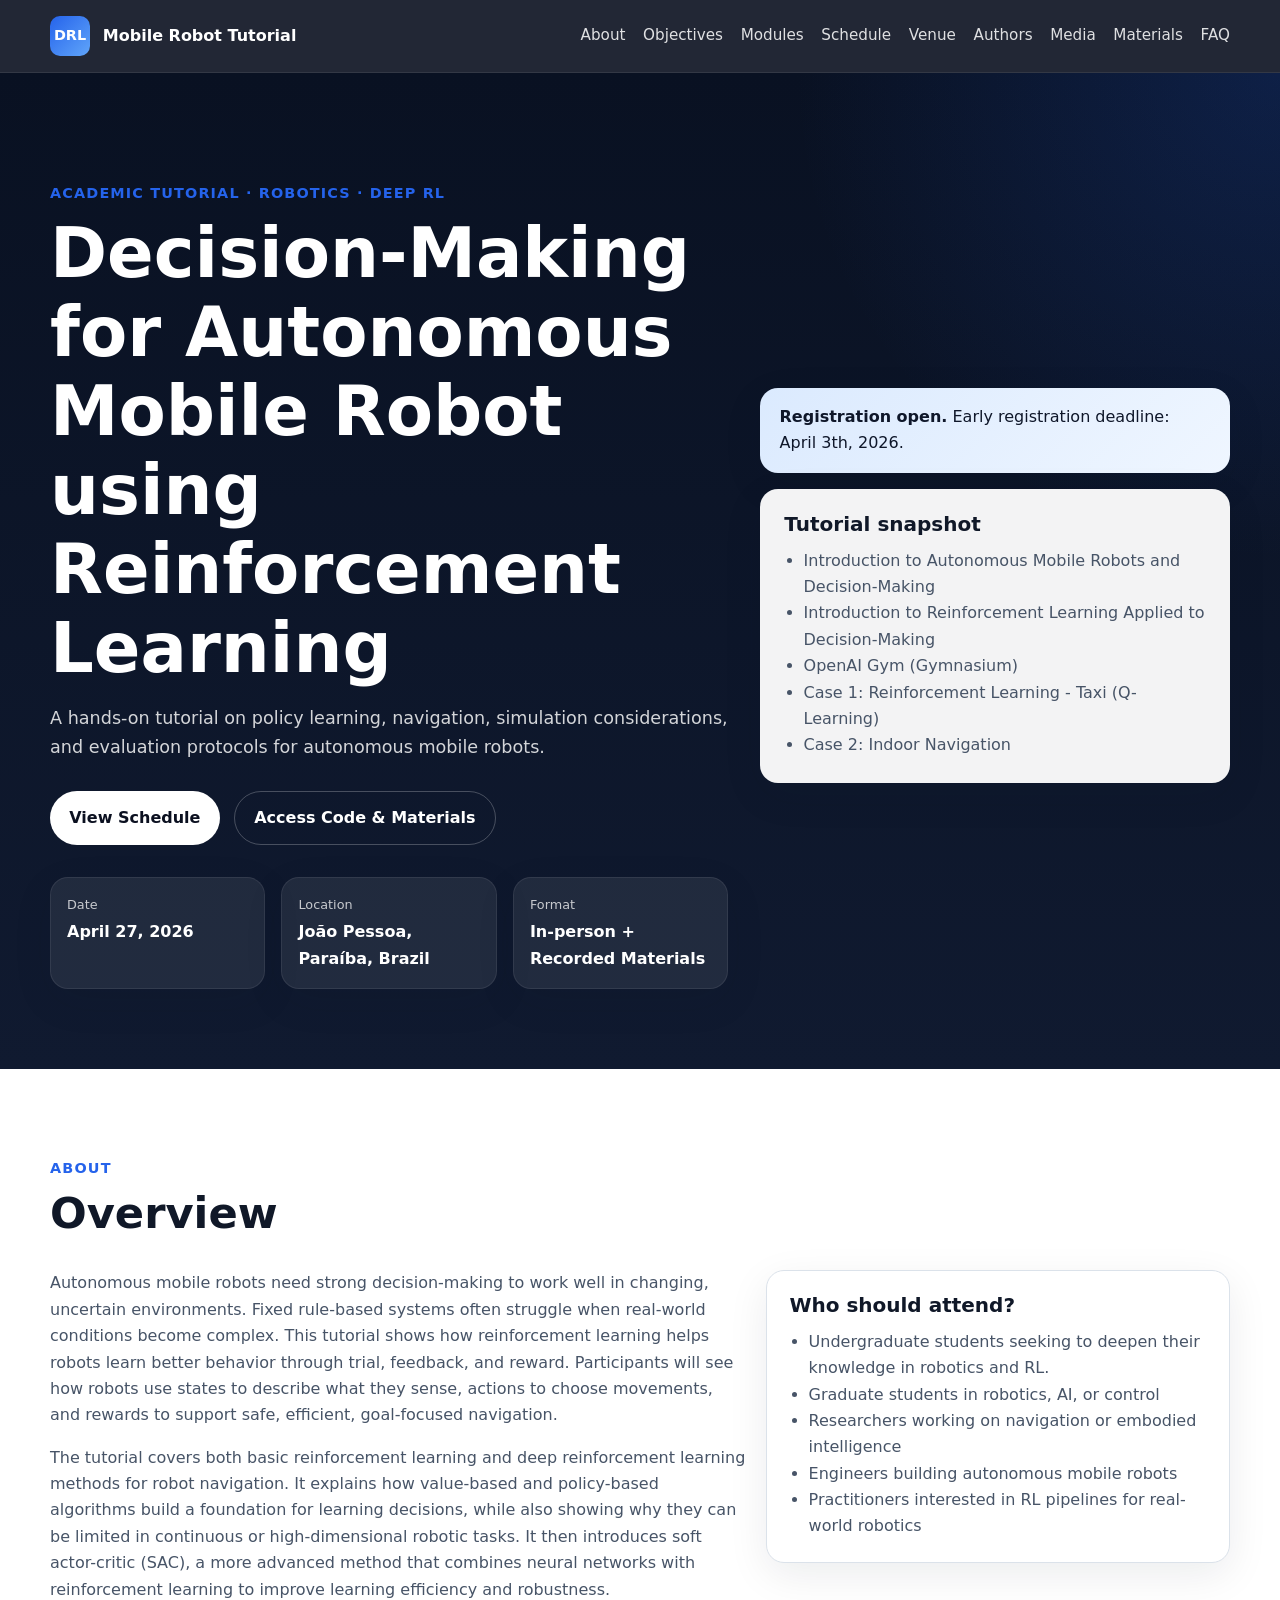
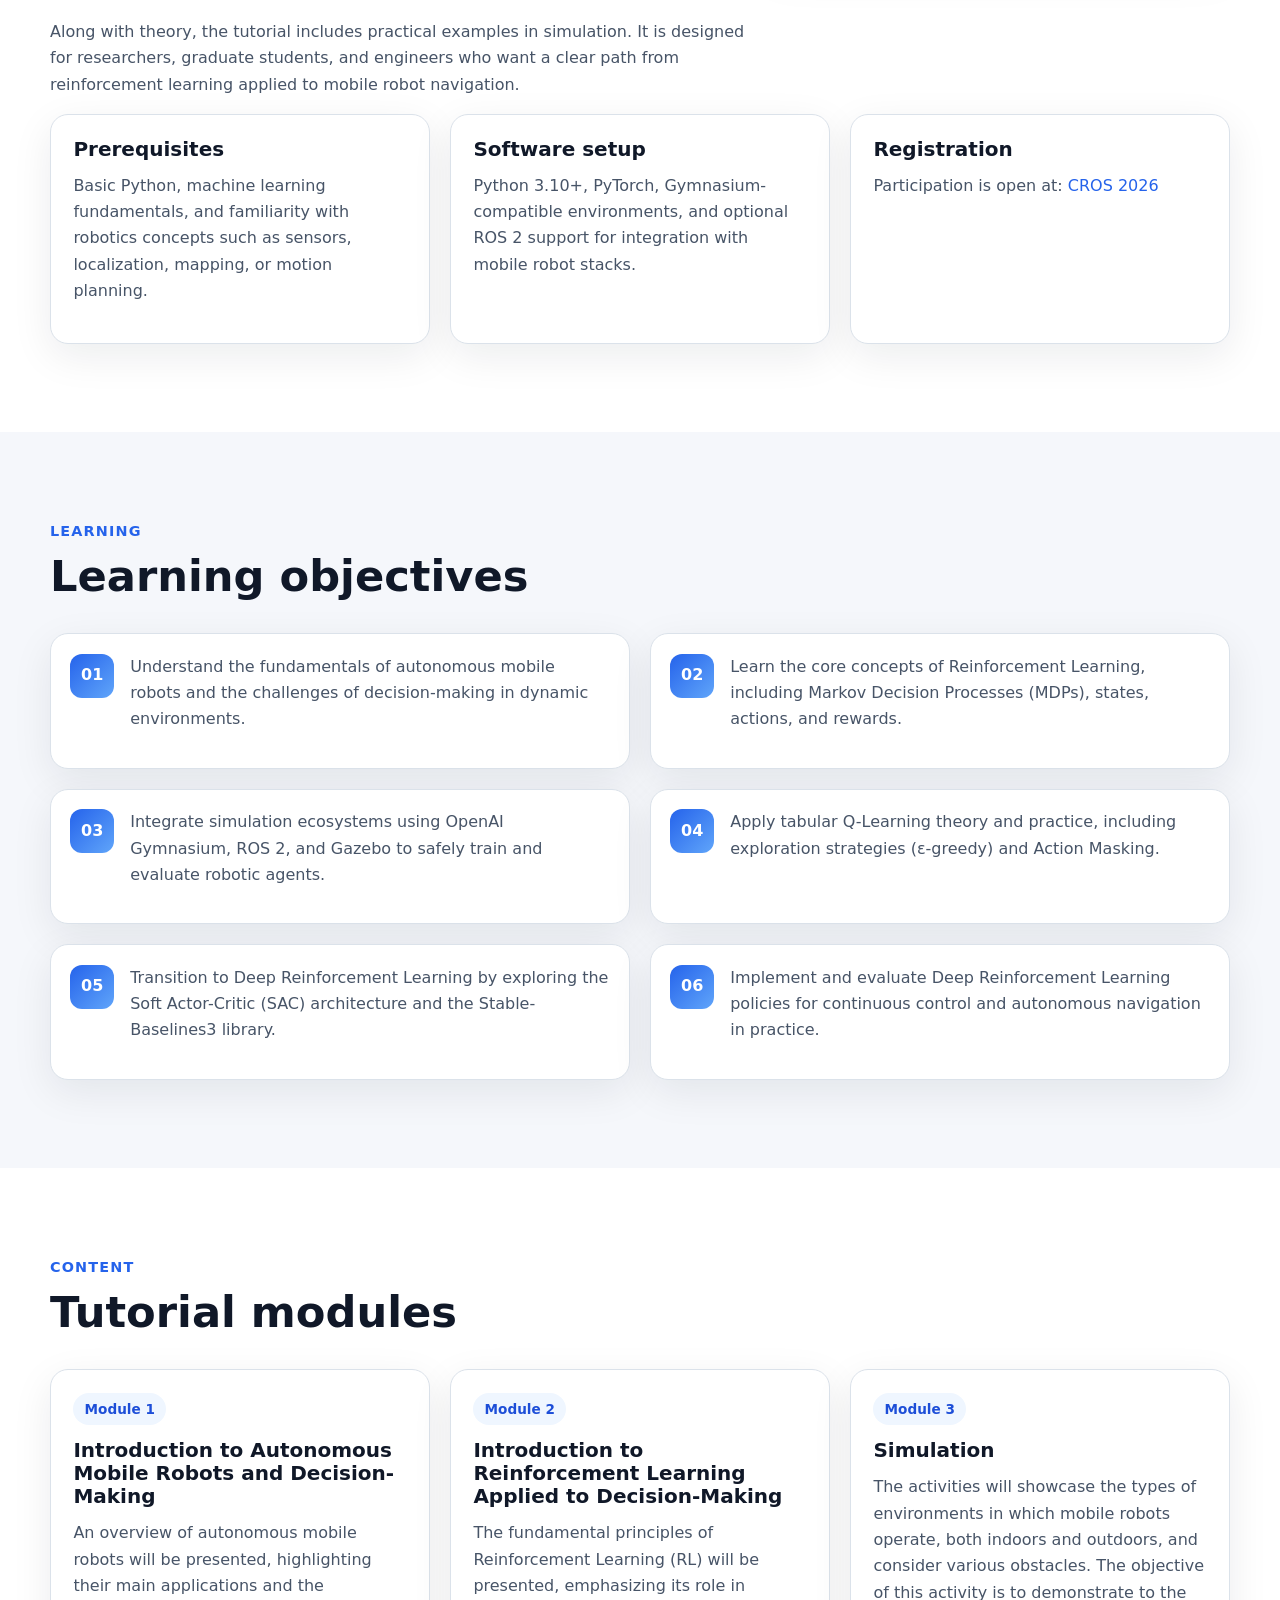
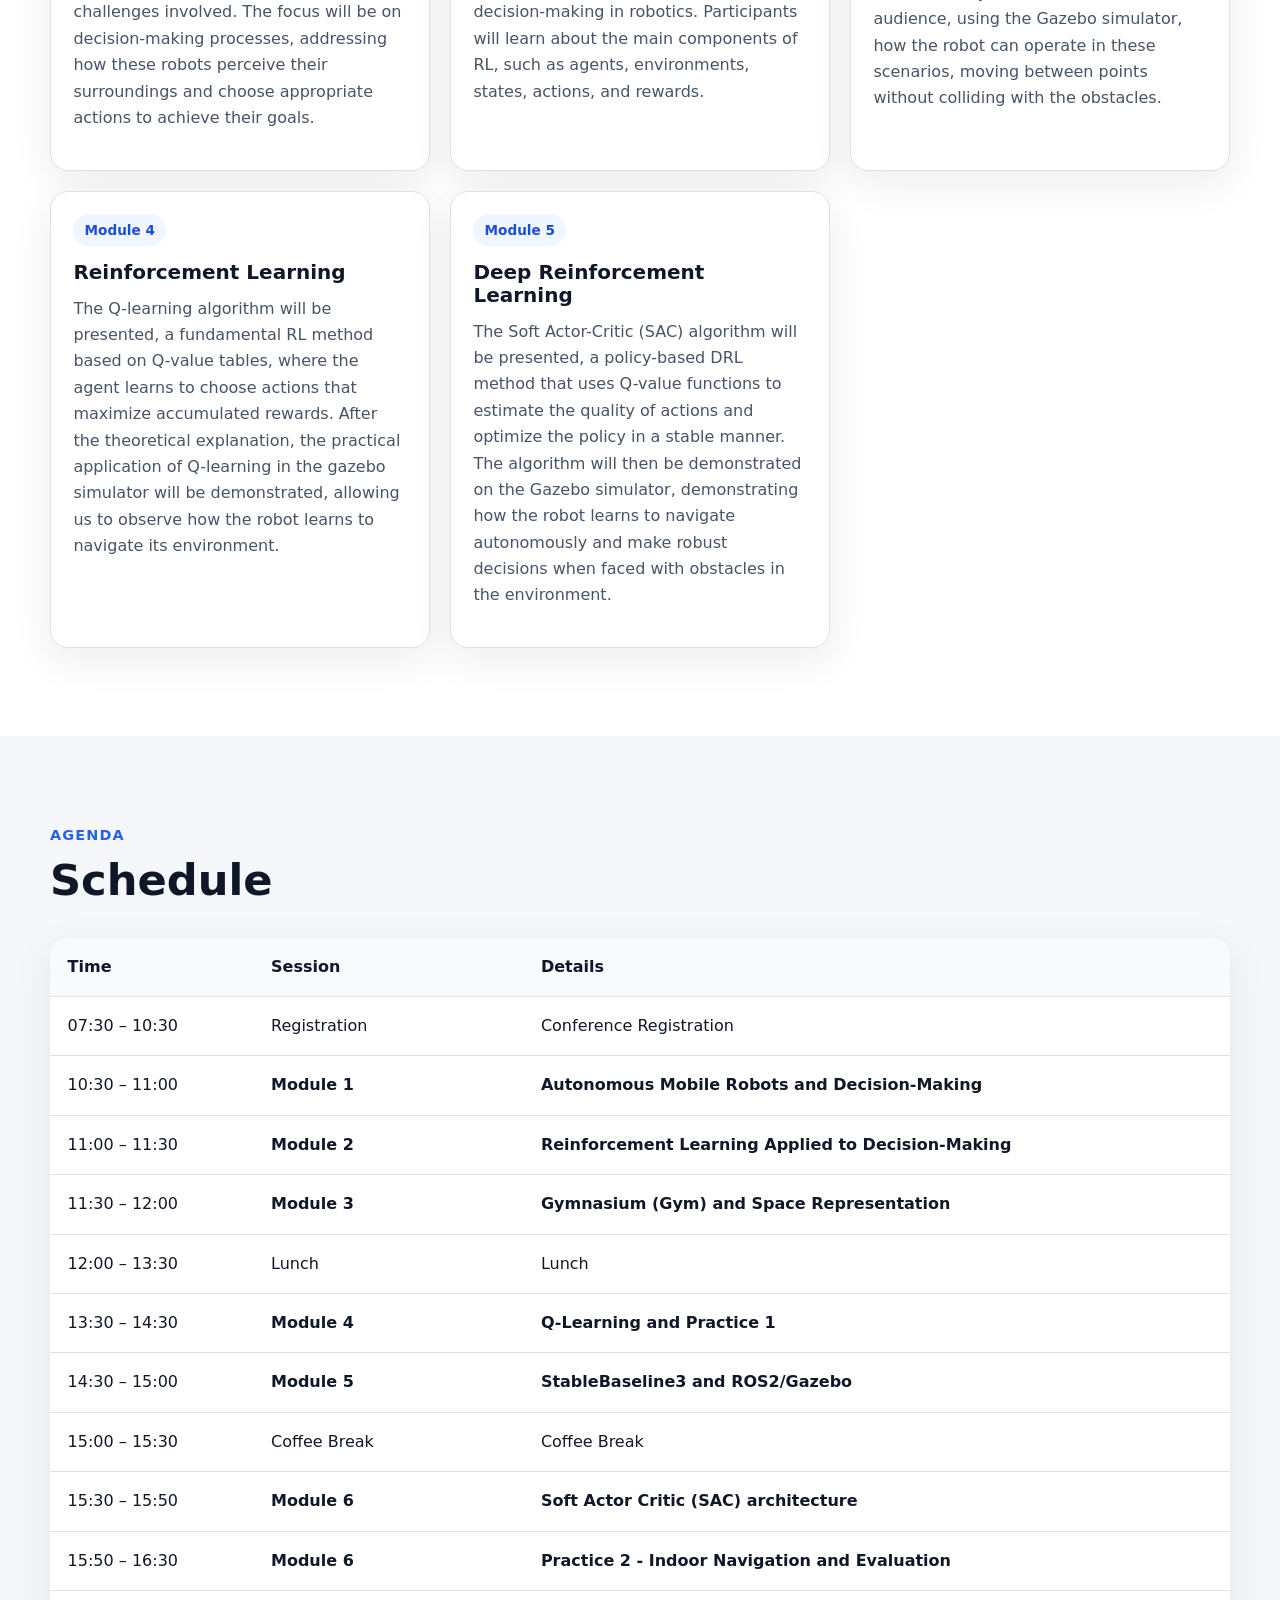
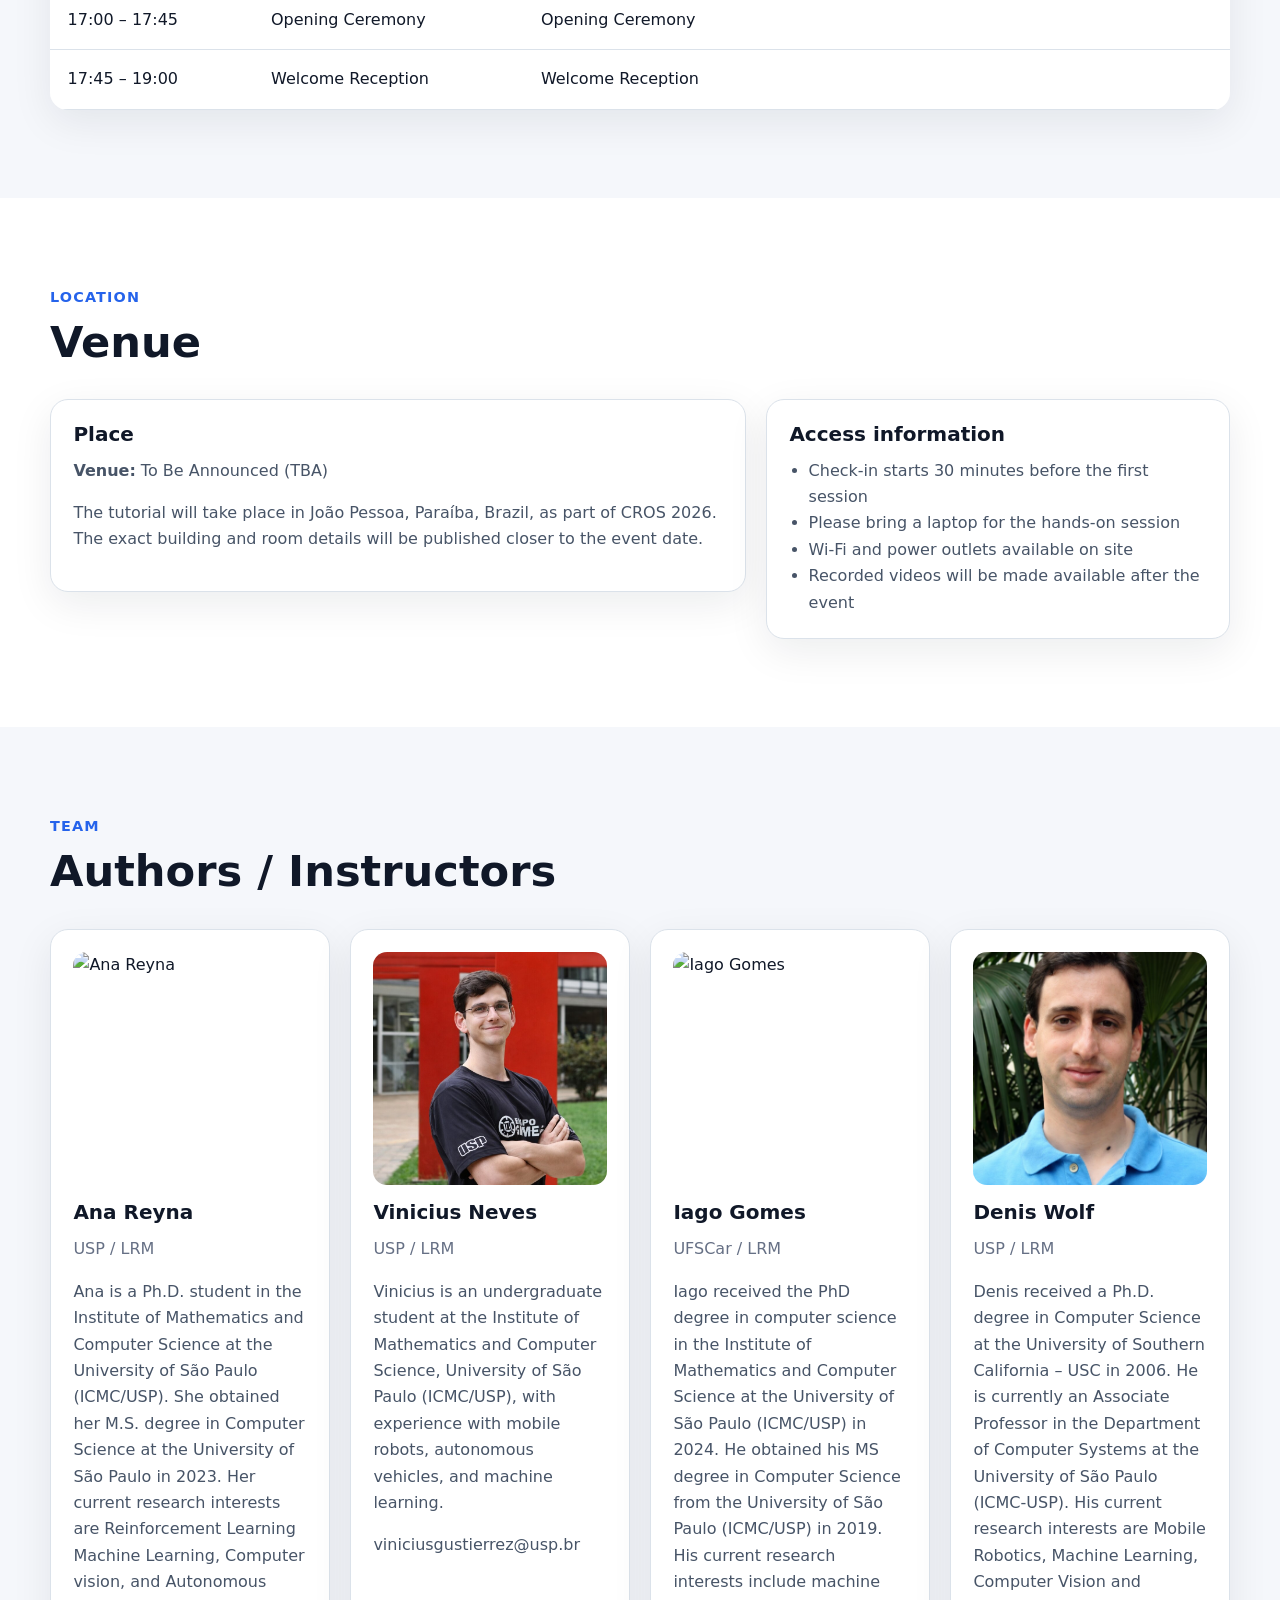
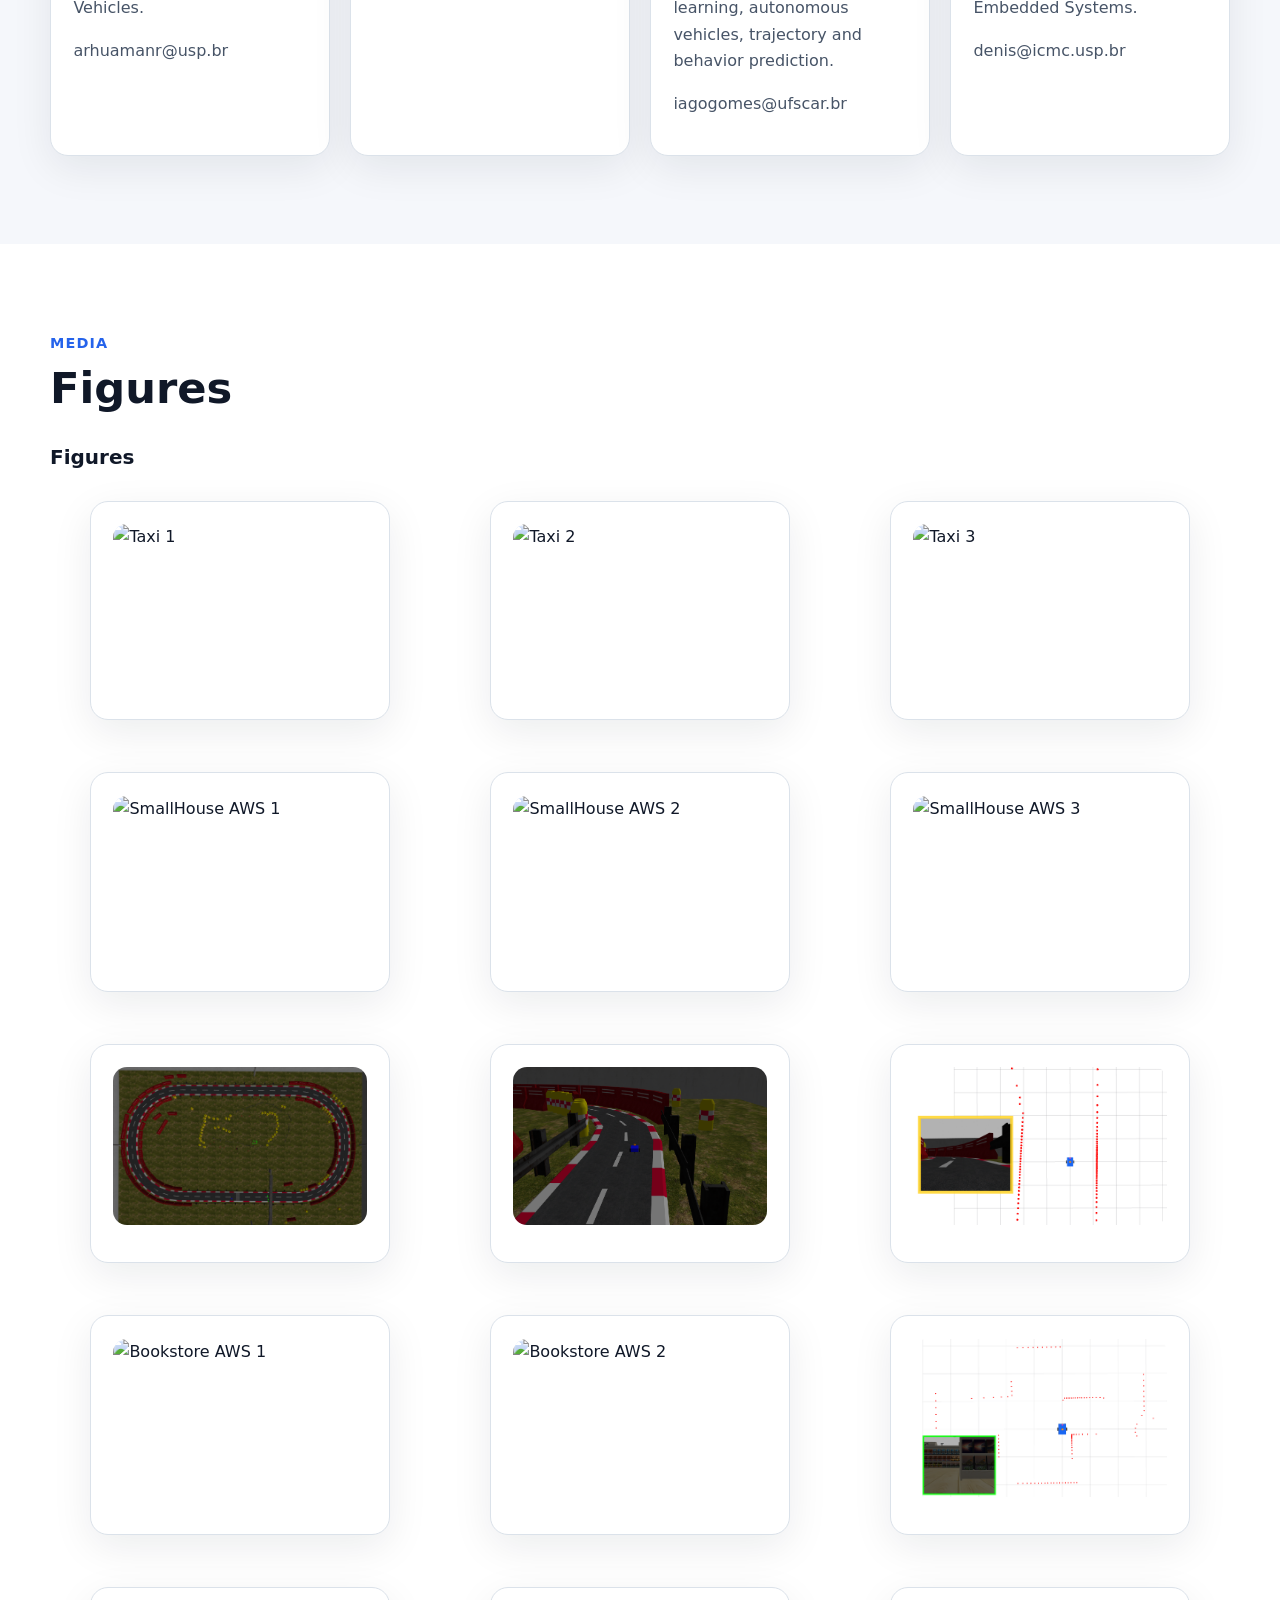
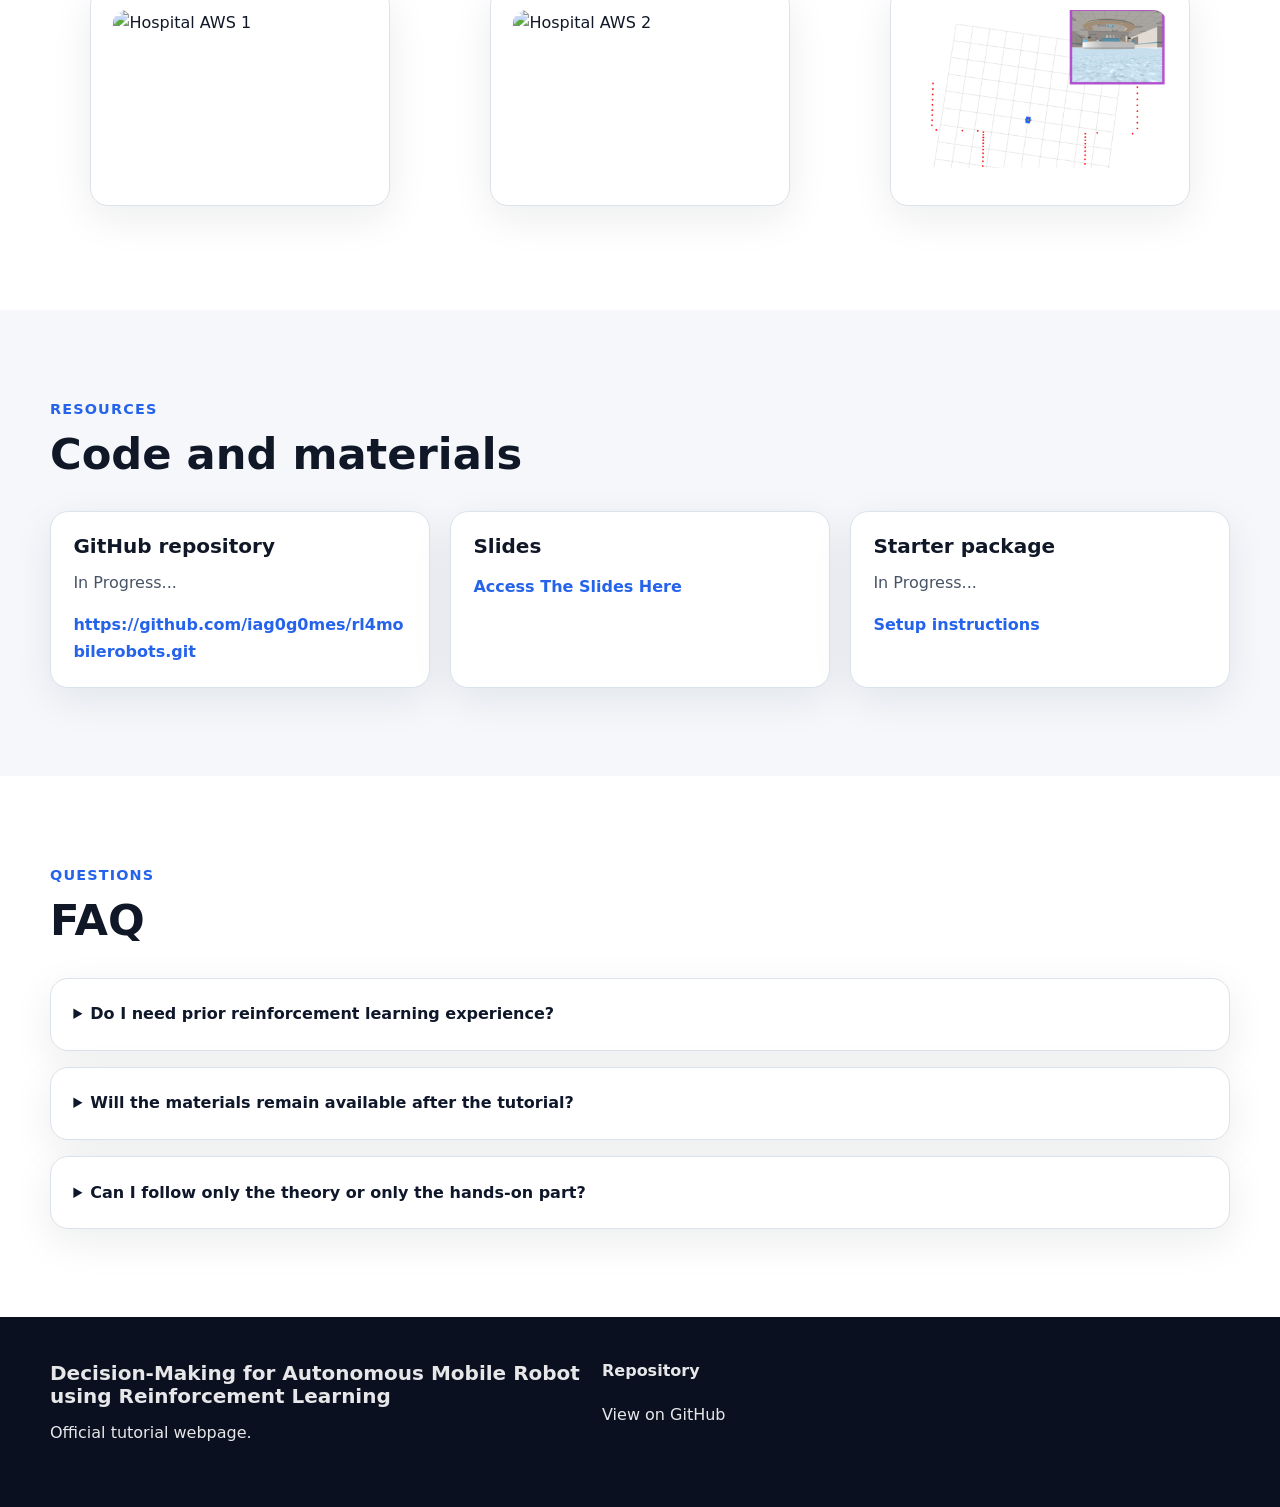
==== commit 31c8bae1: "Replace 'Deep Reinforcement Learning' with 'Case 2: Indoor Navigation'" ====
--- a/index.html
+++ b/index.html
@@ -99,7 +99,7 @@
               <li>Introduction to Reinforcement Learning Applied to Decision-Making</li>
               <li>OpenAI Gym (Gymnasium)</li>
               <li>Case 1: Reinforcement Learning - Taxi (Q-Learning)</li>
-              <li>Deep Reinforcement Learning</li>
+              <li>Case 2: Indoor Navigation </li>
             </ul>
           </div>
         </div>
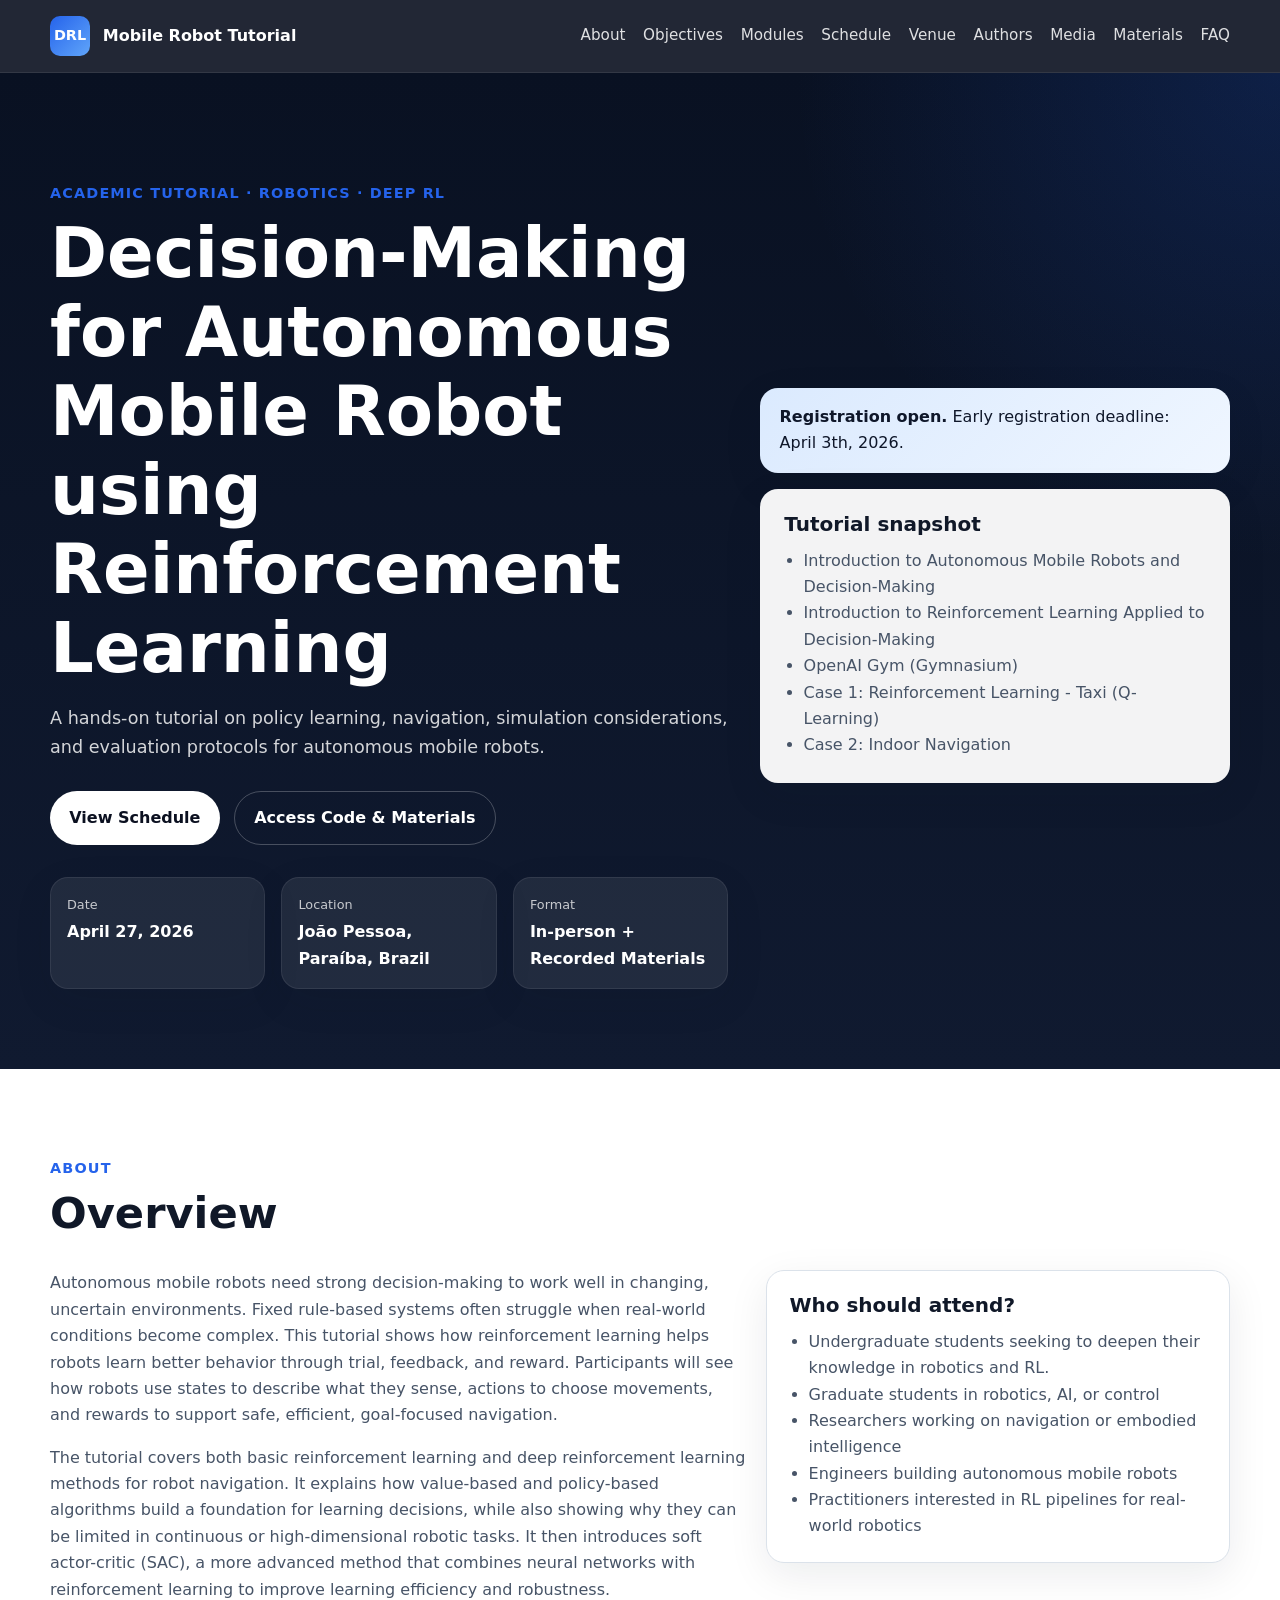
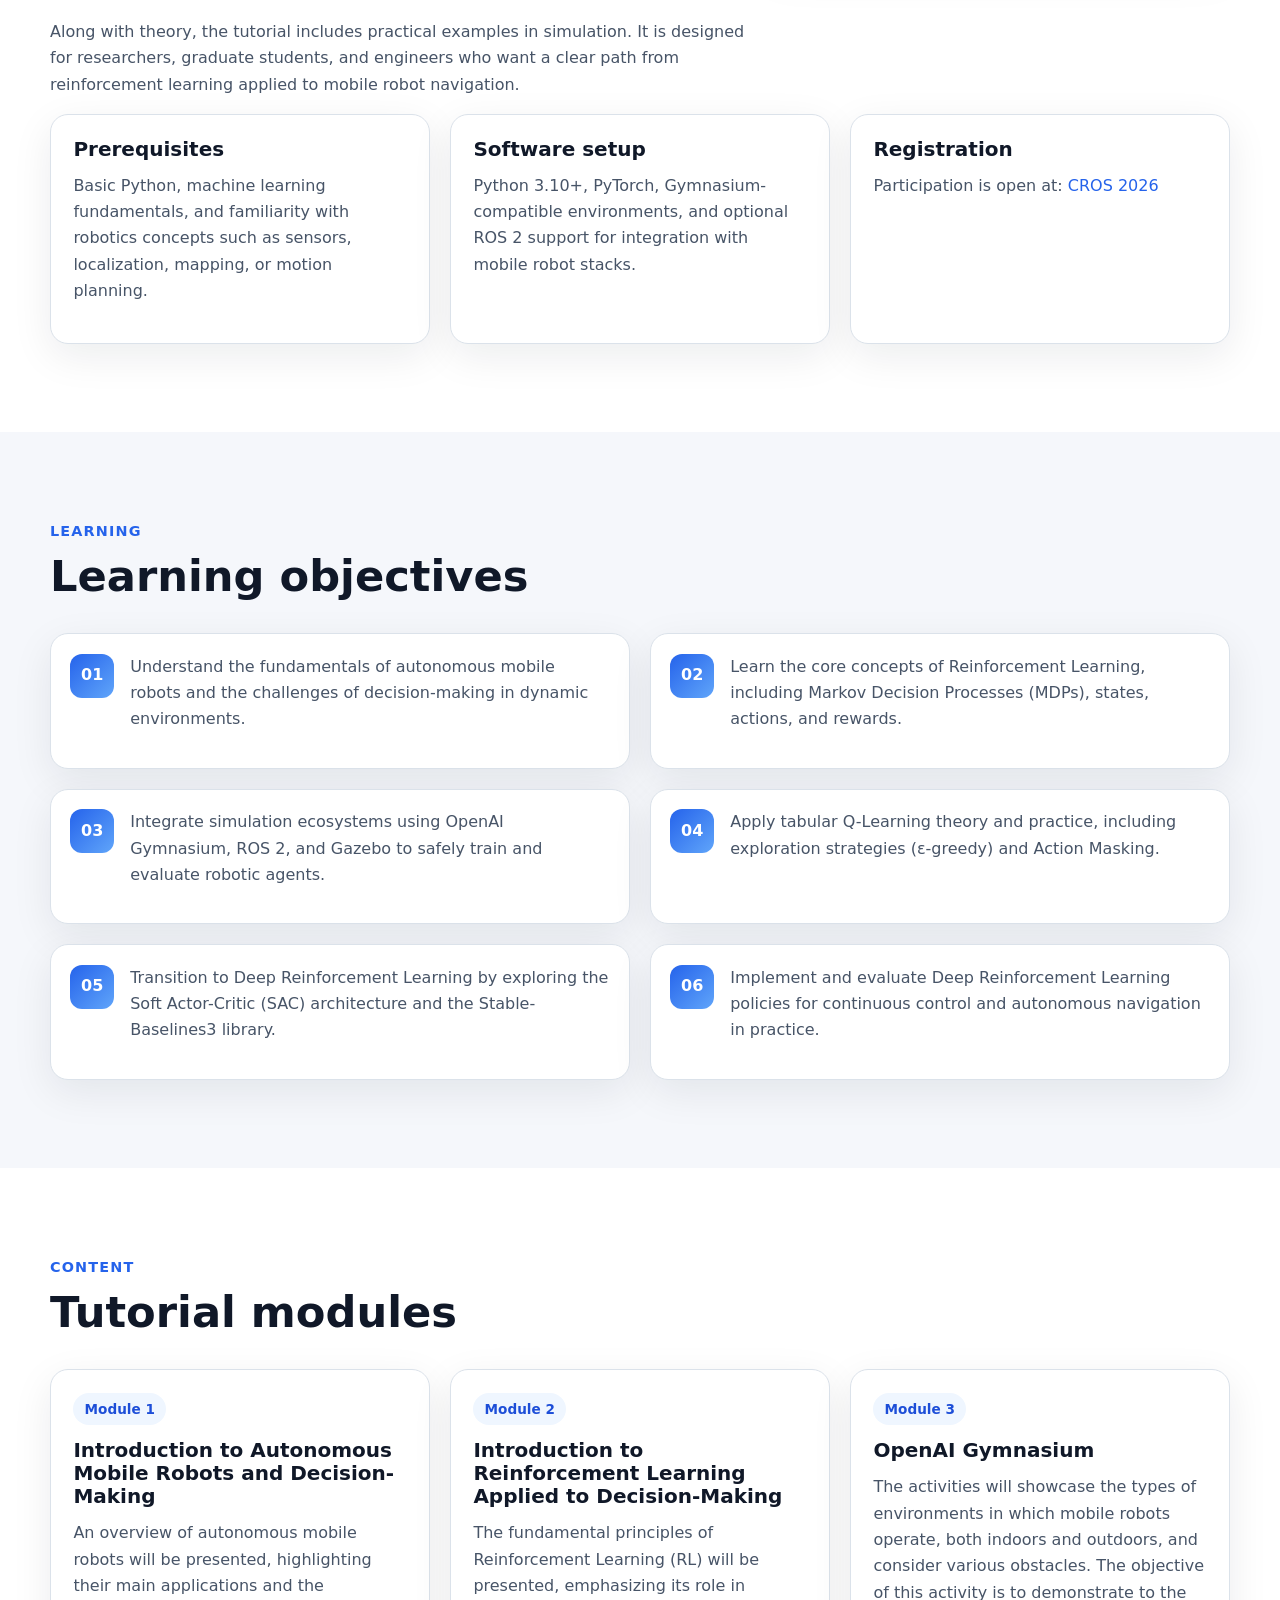
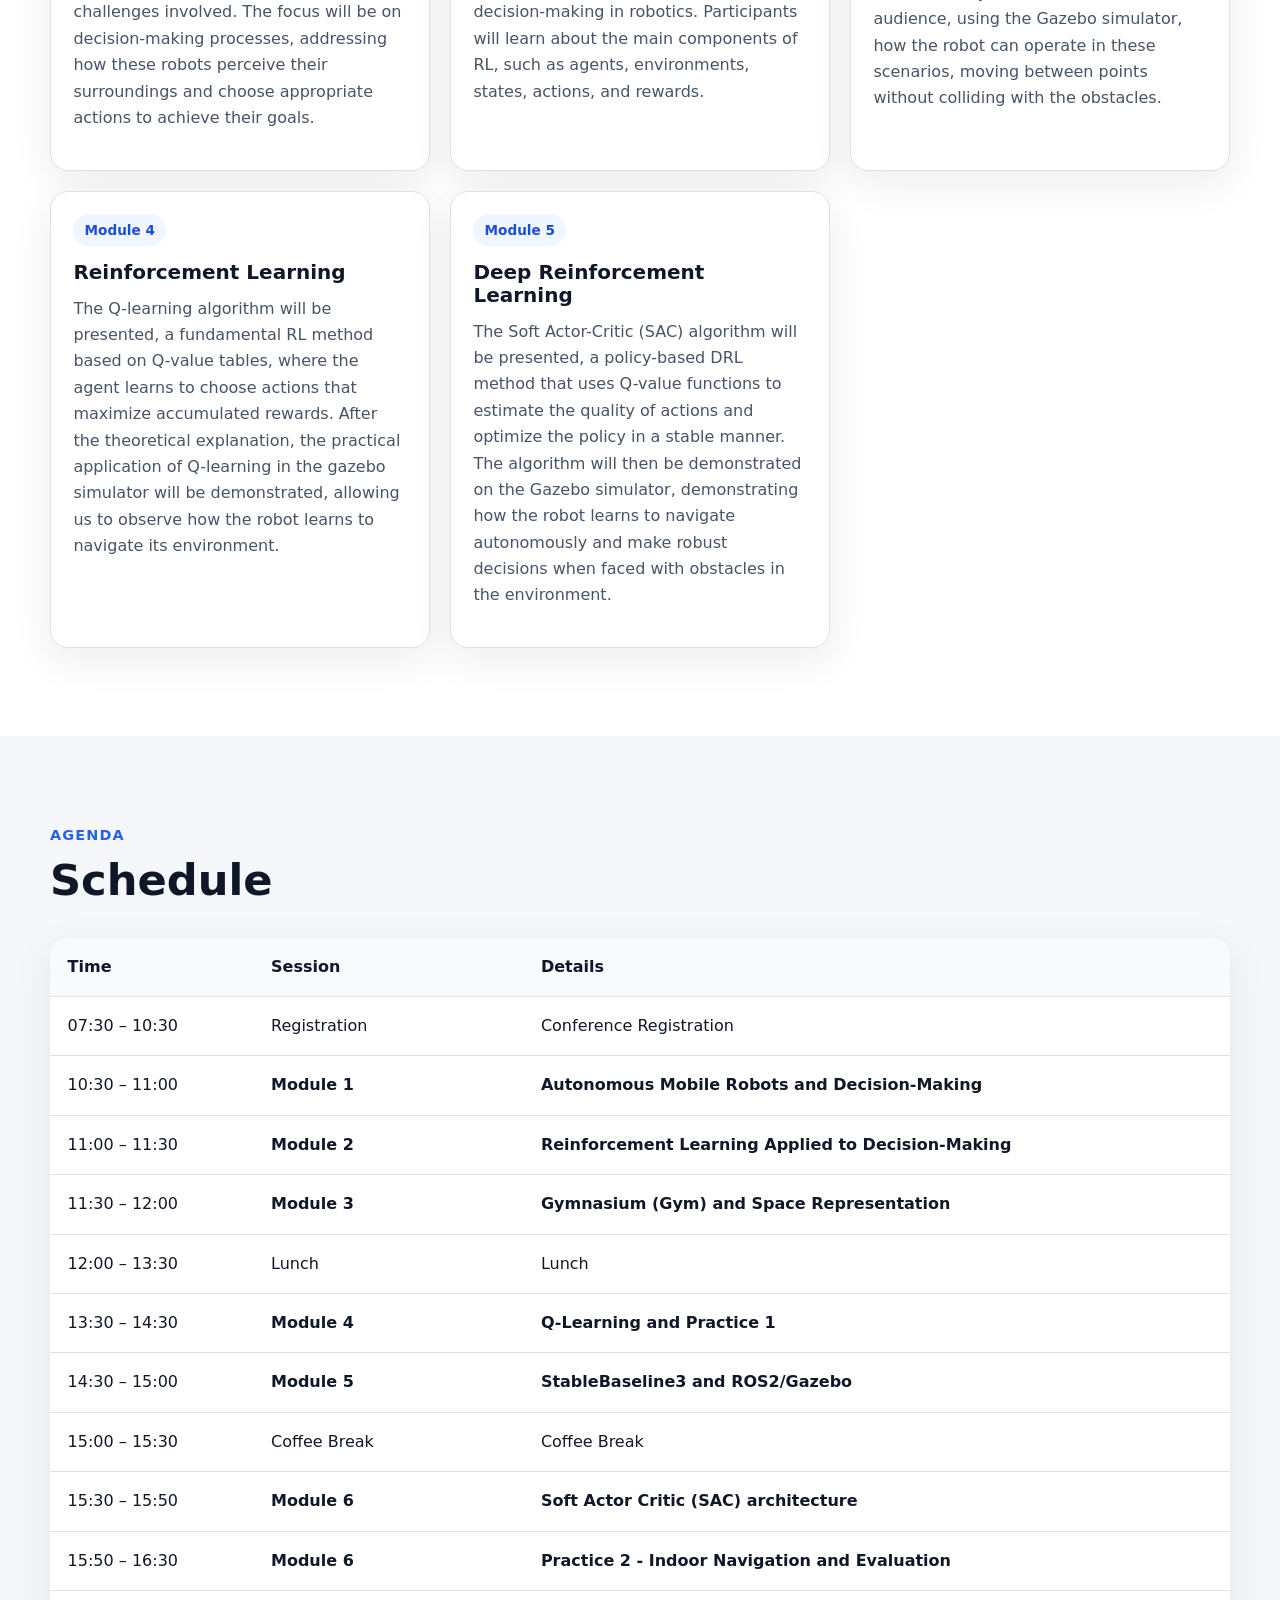
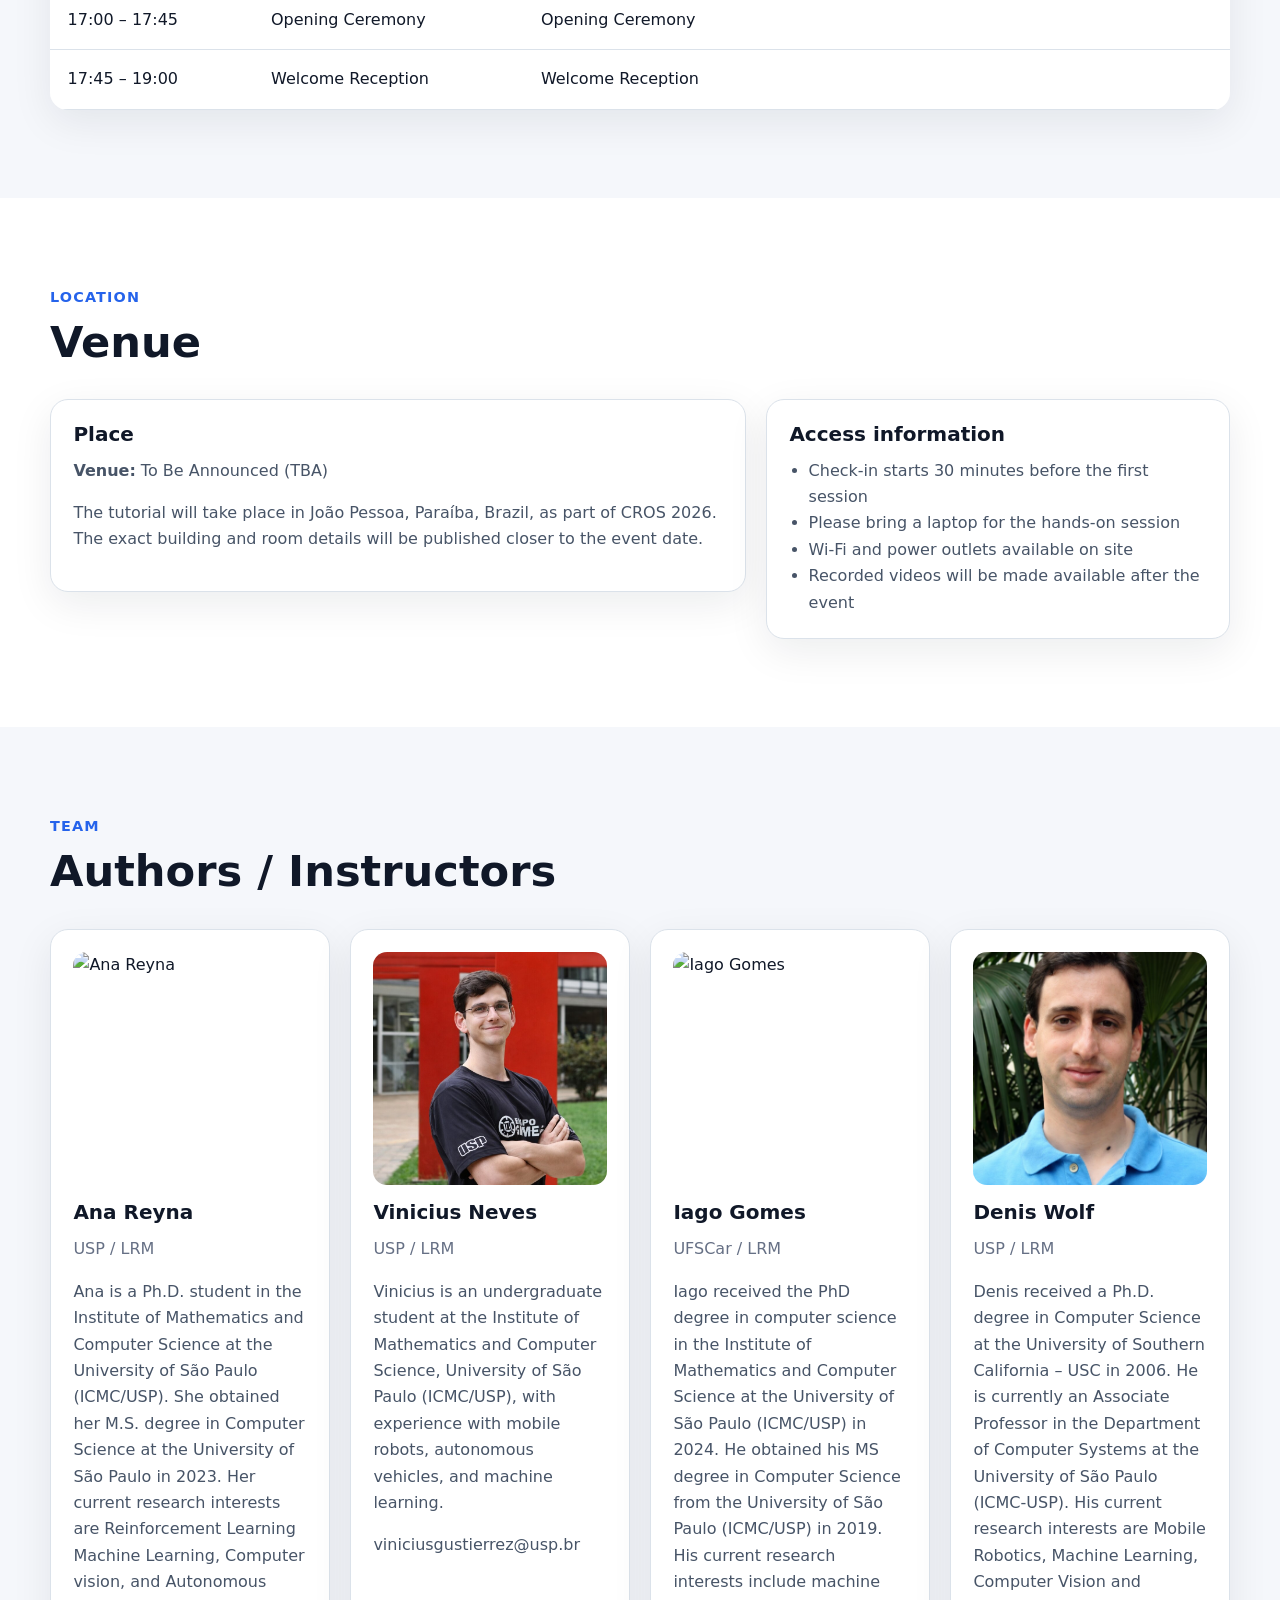
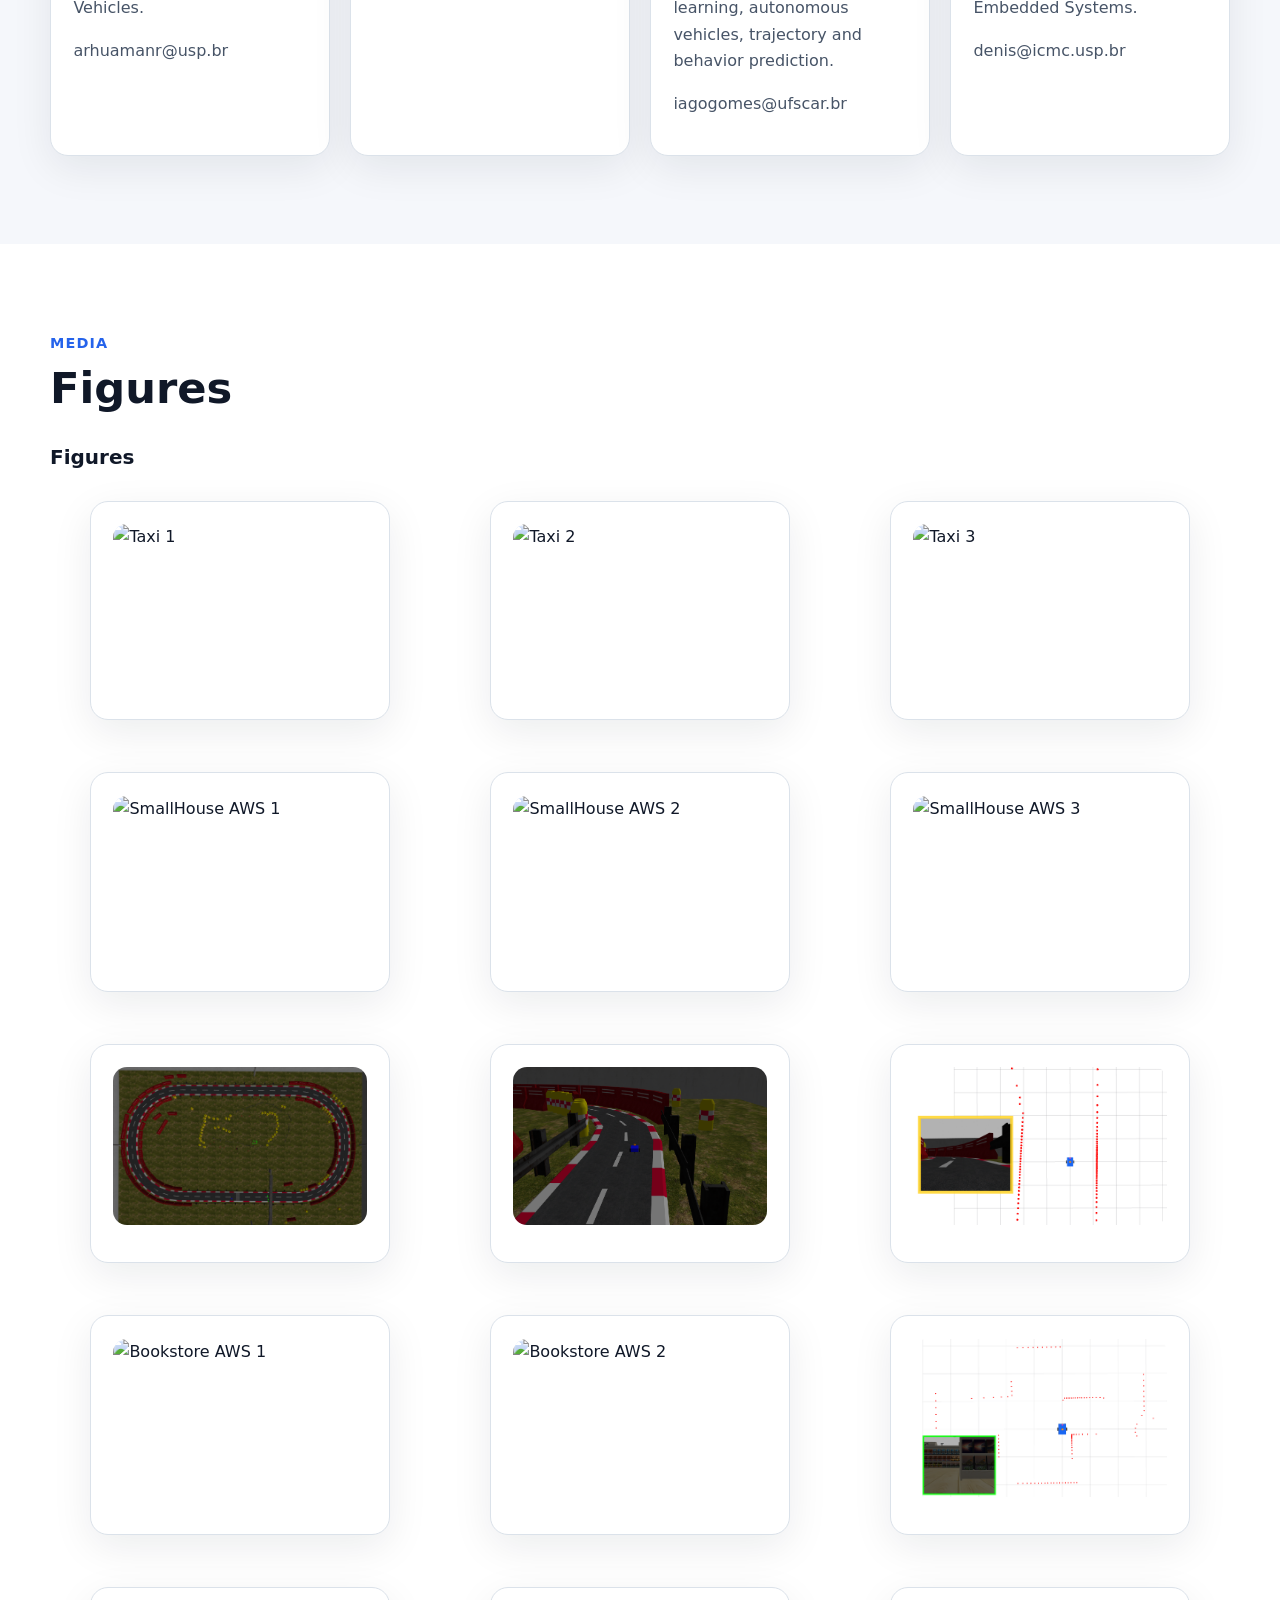
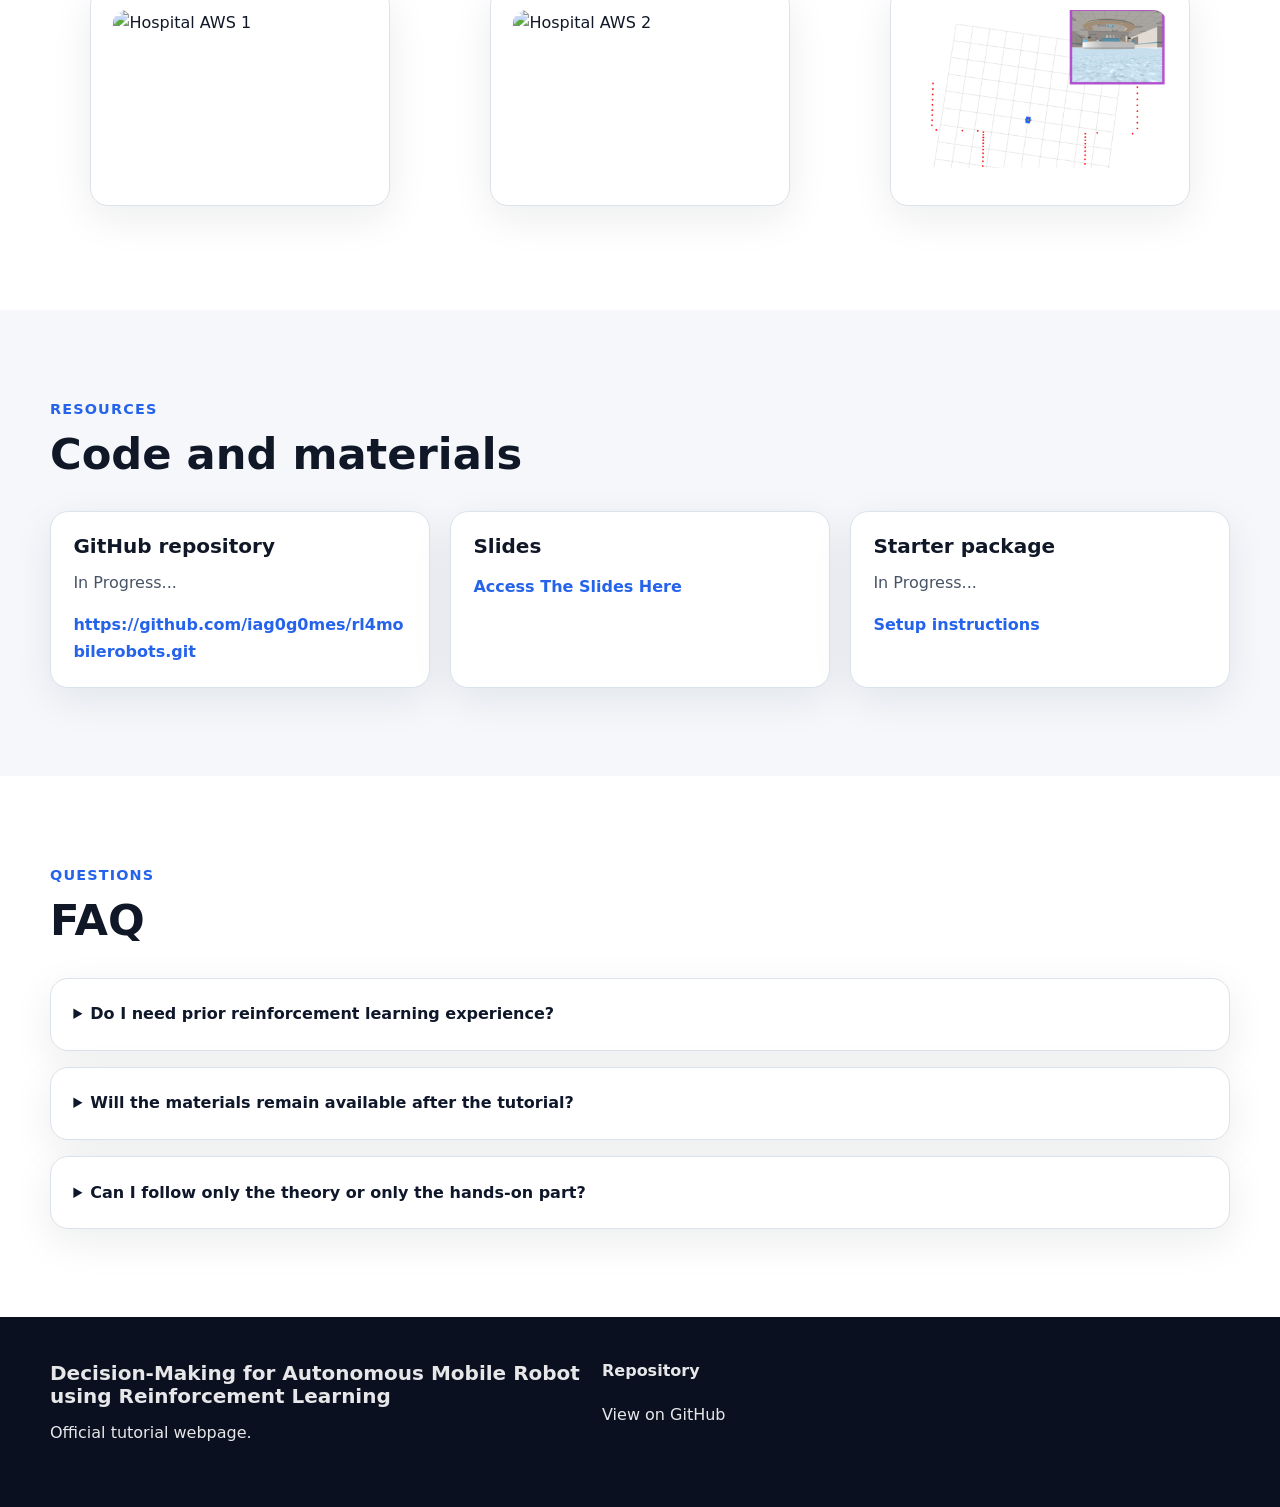
==== commit 7d9d7be3: "Update index.html" ====
--- a/index.html
+++ b/index.html
@@ -237,7 +237,7 @@
 
           <article class="card module-card">
             <span class="pill">Module 3</span>
-            <h3>Simulation</h3>
+            <h3>OpenAI Gymnasium</h3>
             <p>
               The activities will showcase the types of environments in which mobile robots operate, both indoors and outdoors, 
               and consider various obstacles. The objective of this activity is to demonstrate to the audience, using the 
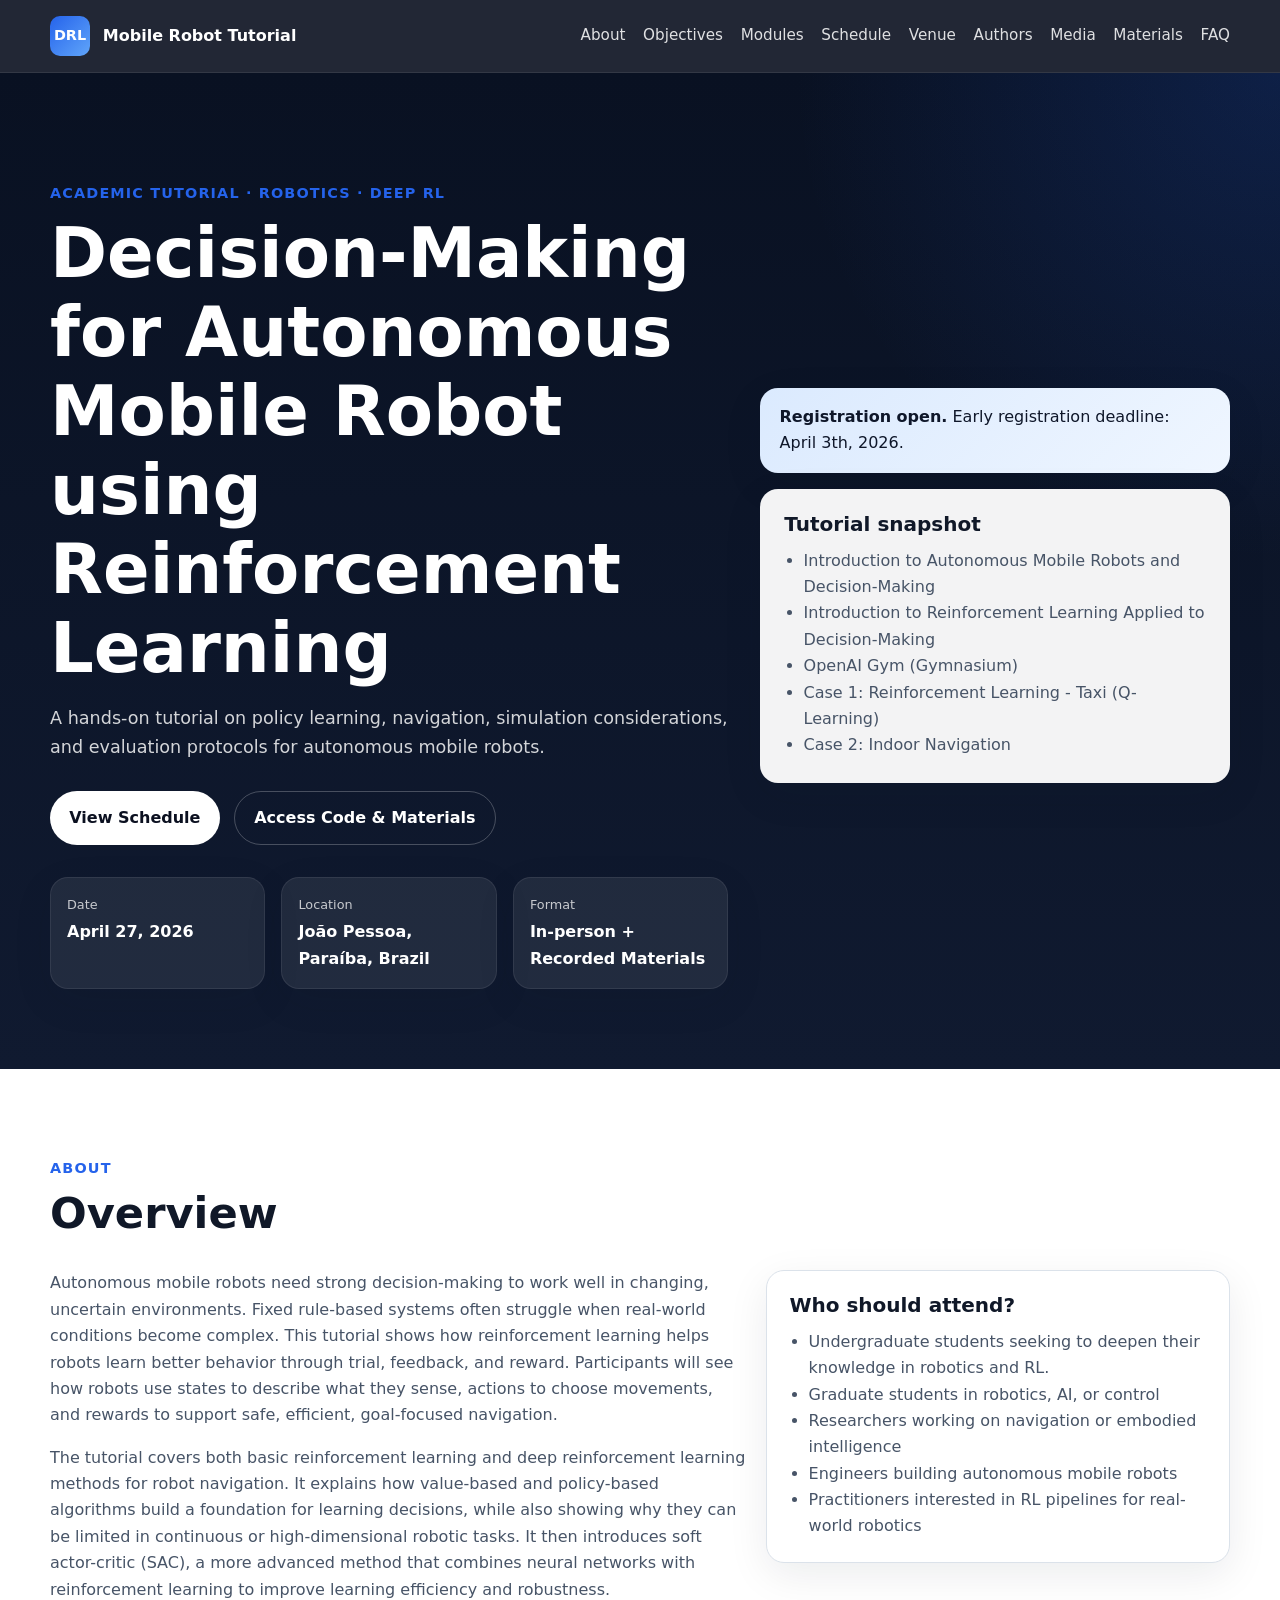
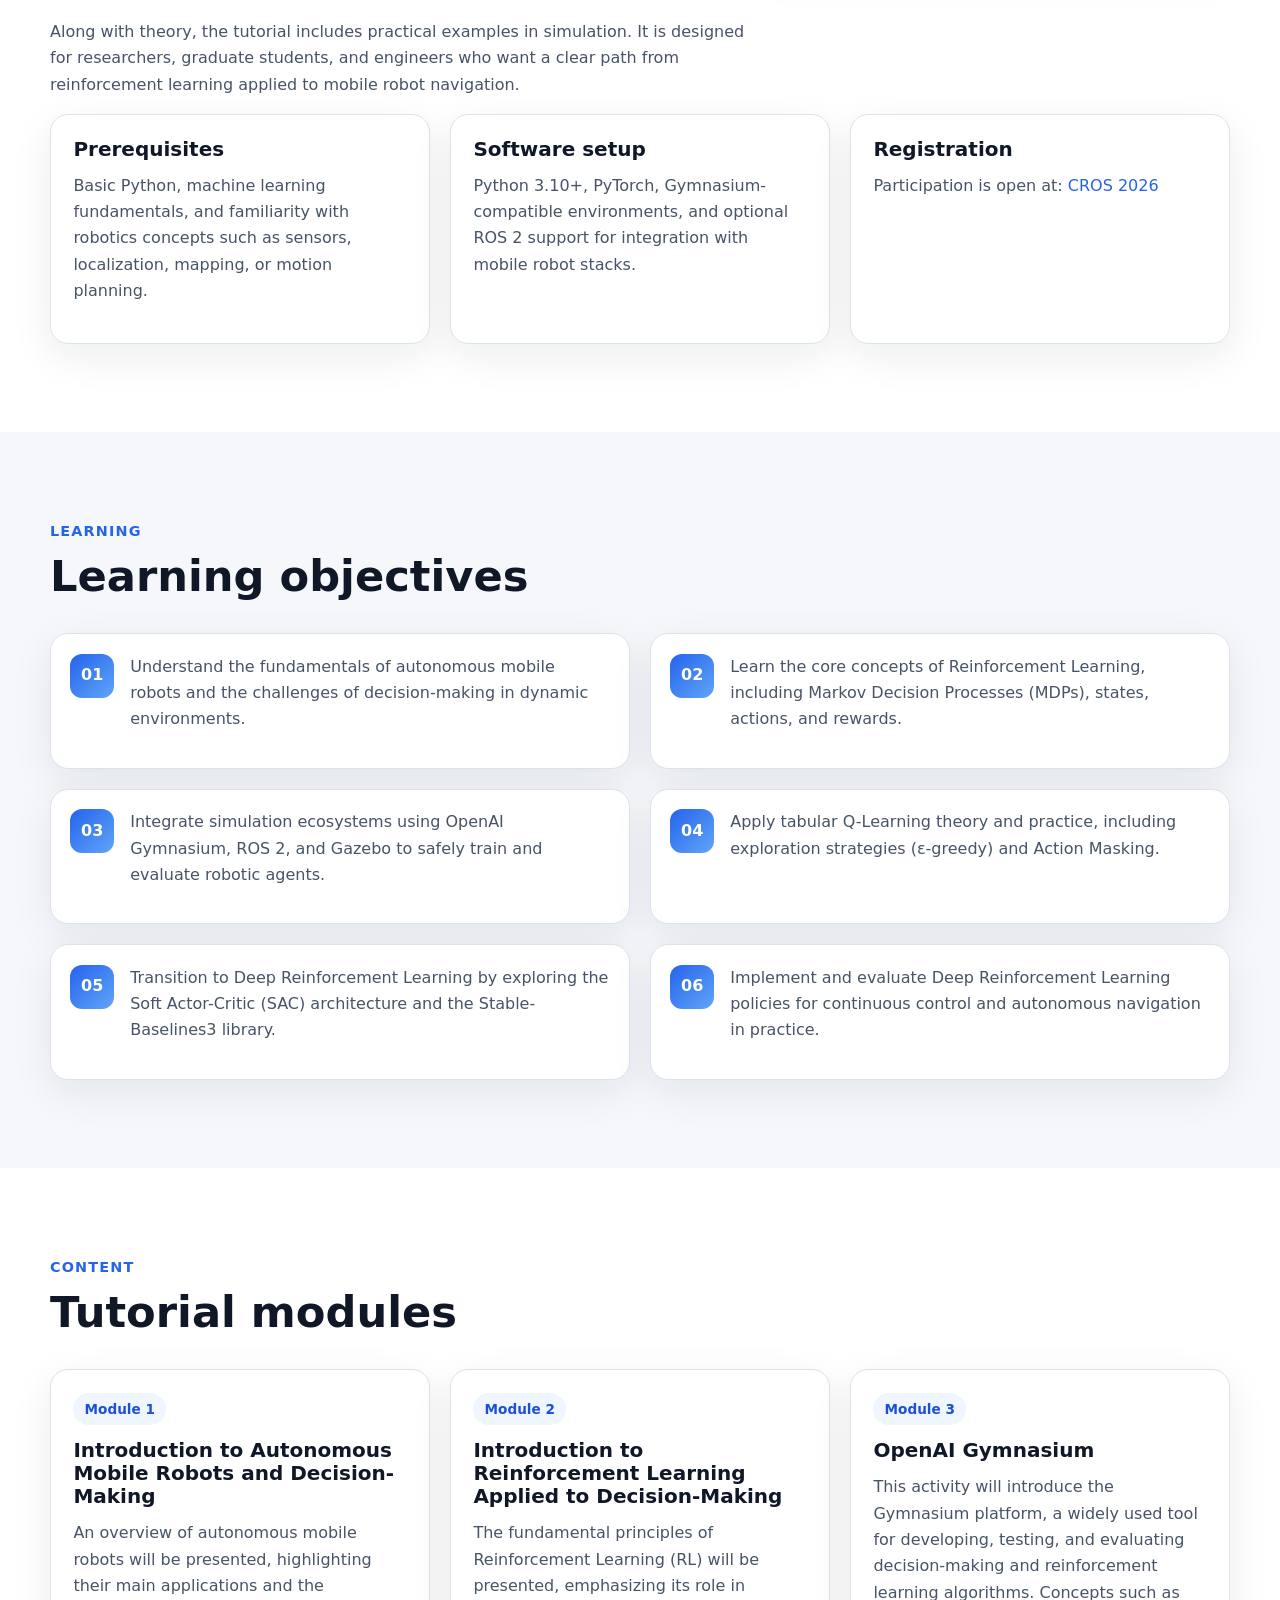
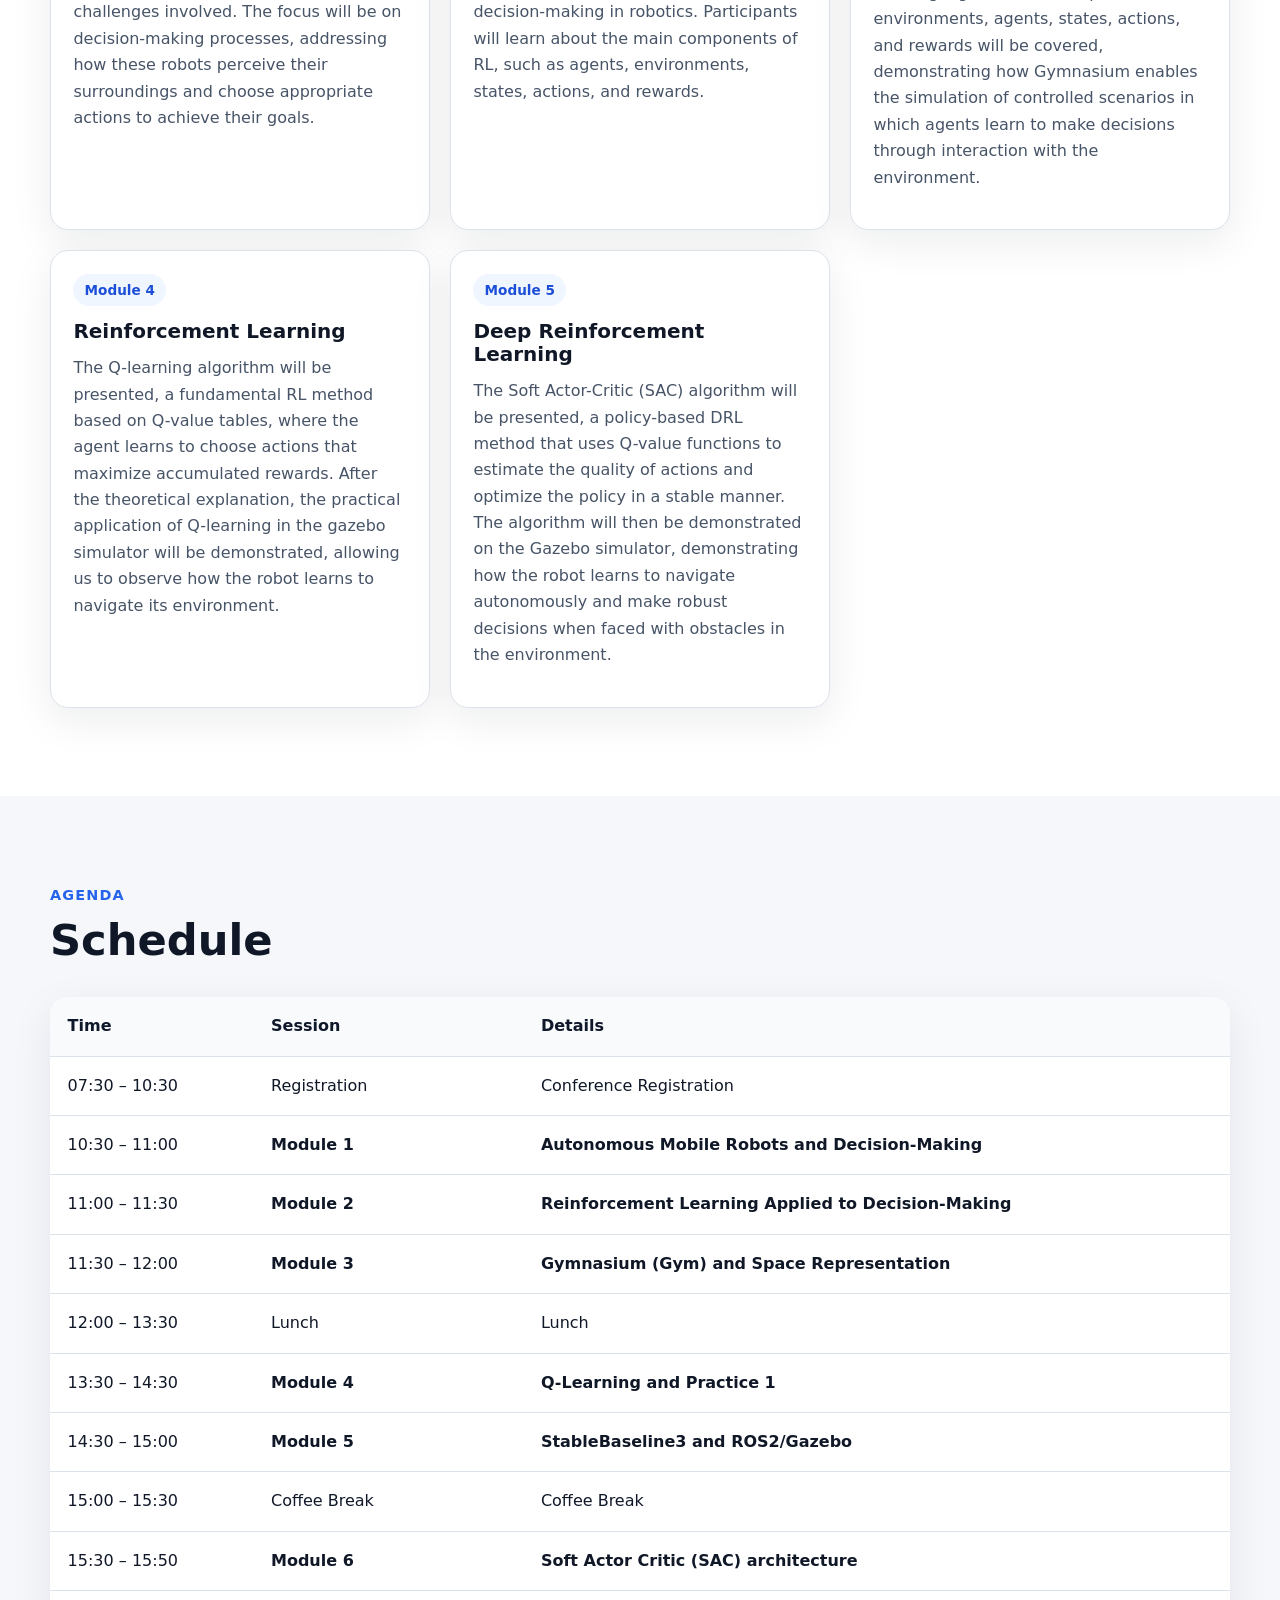
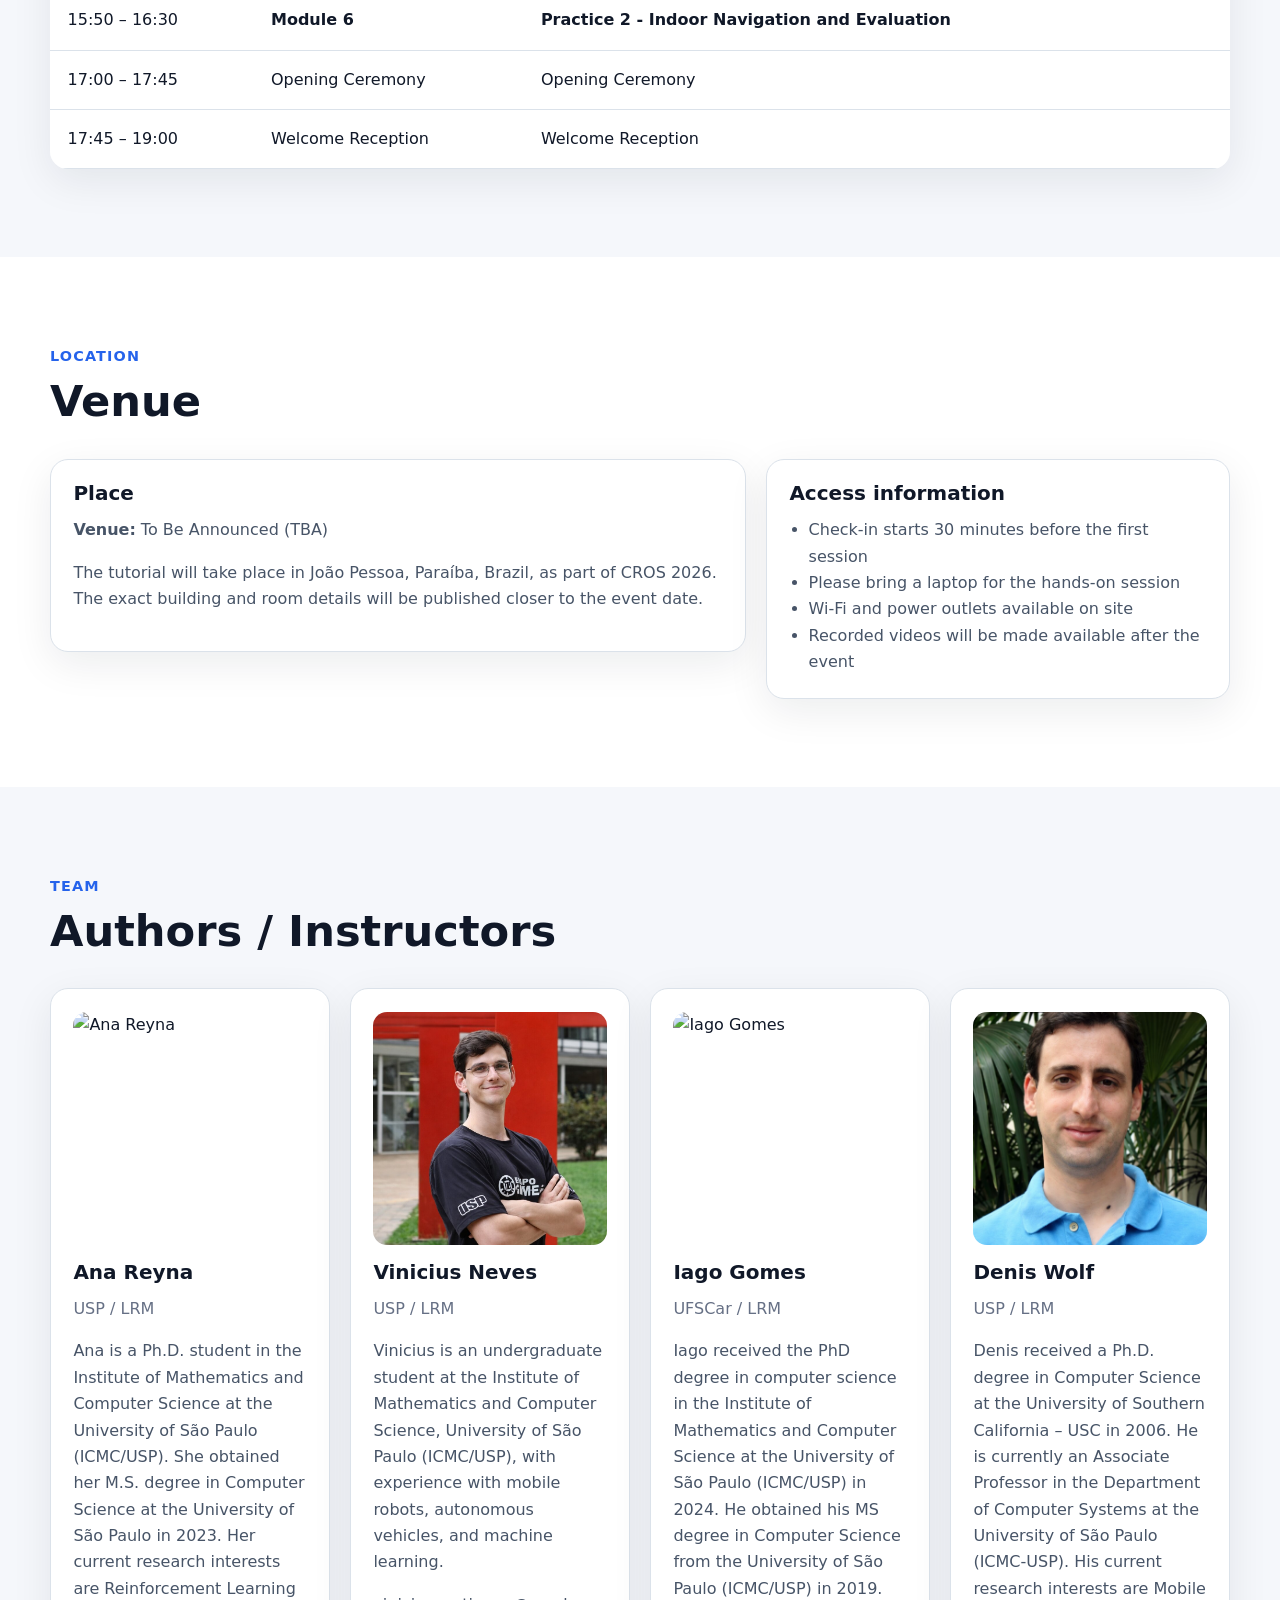
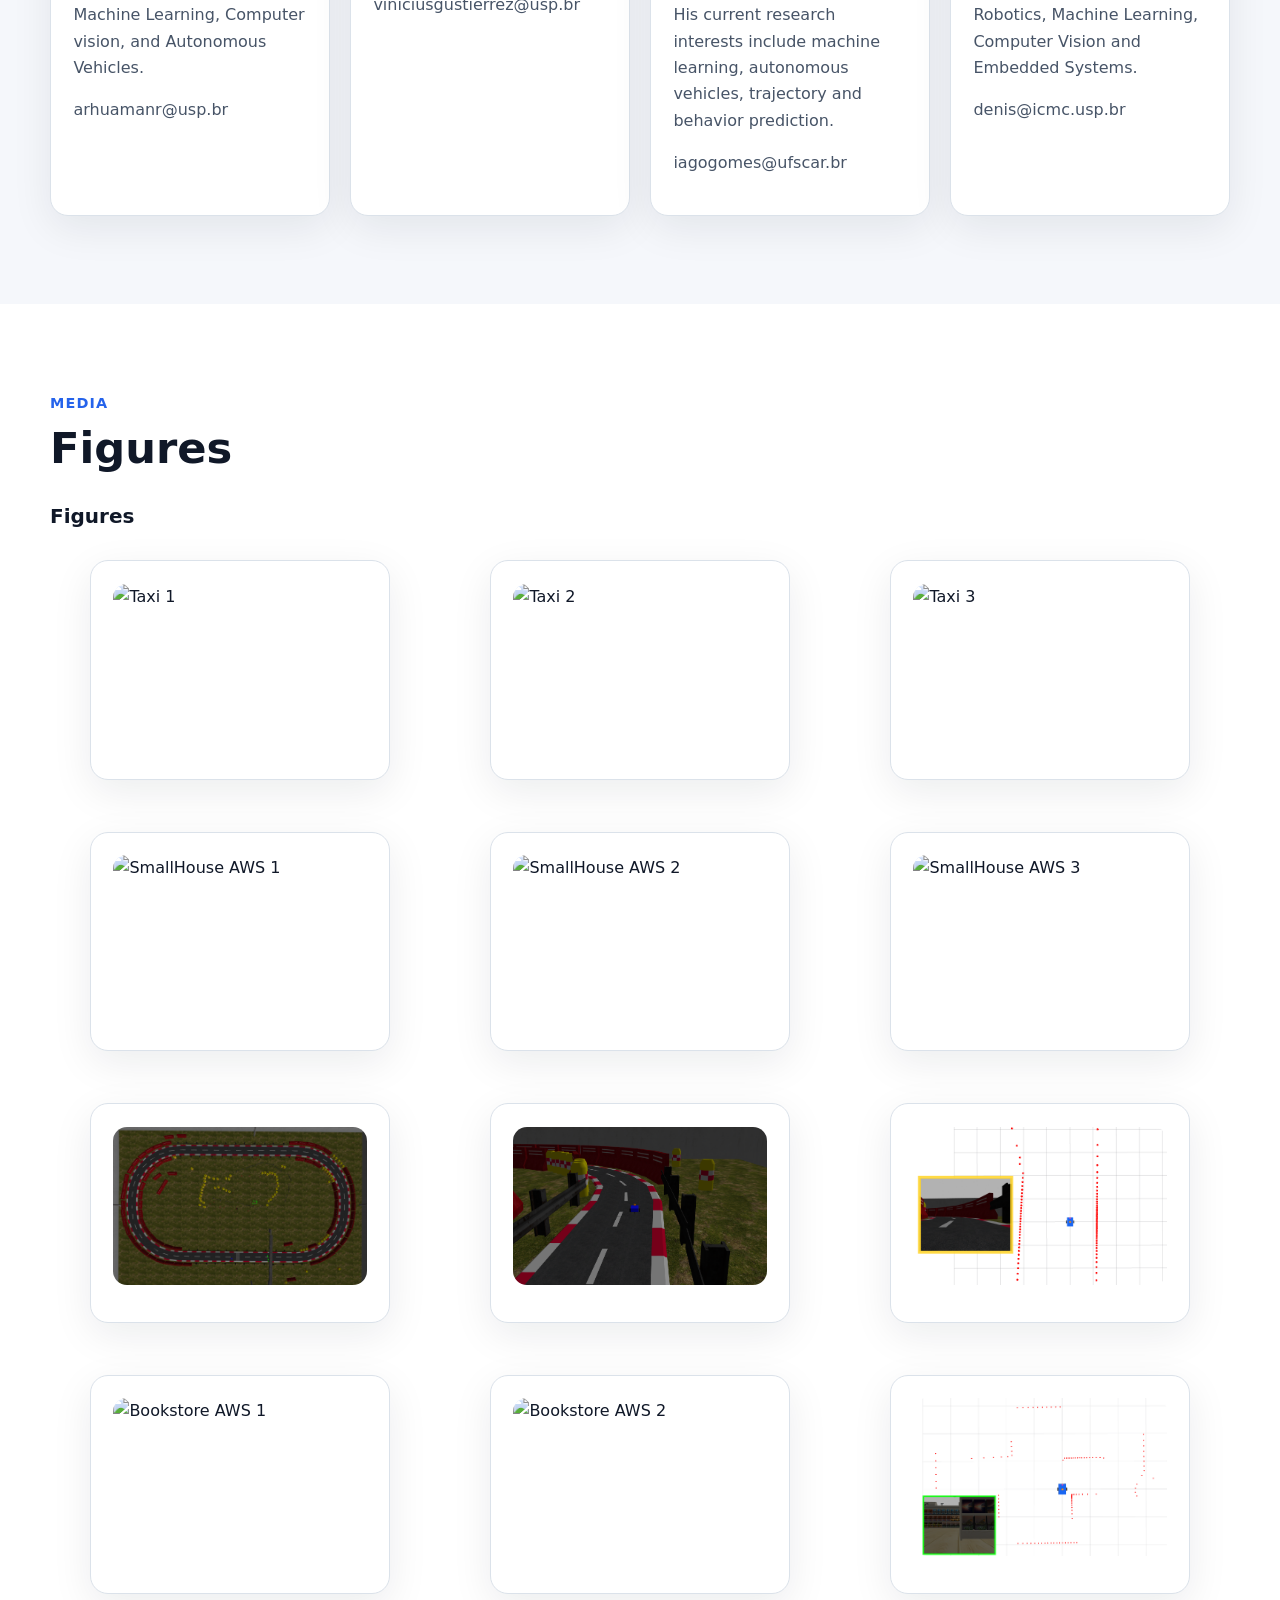
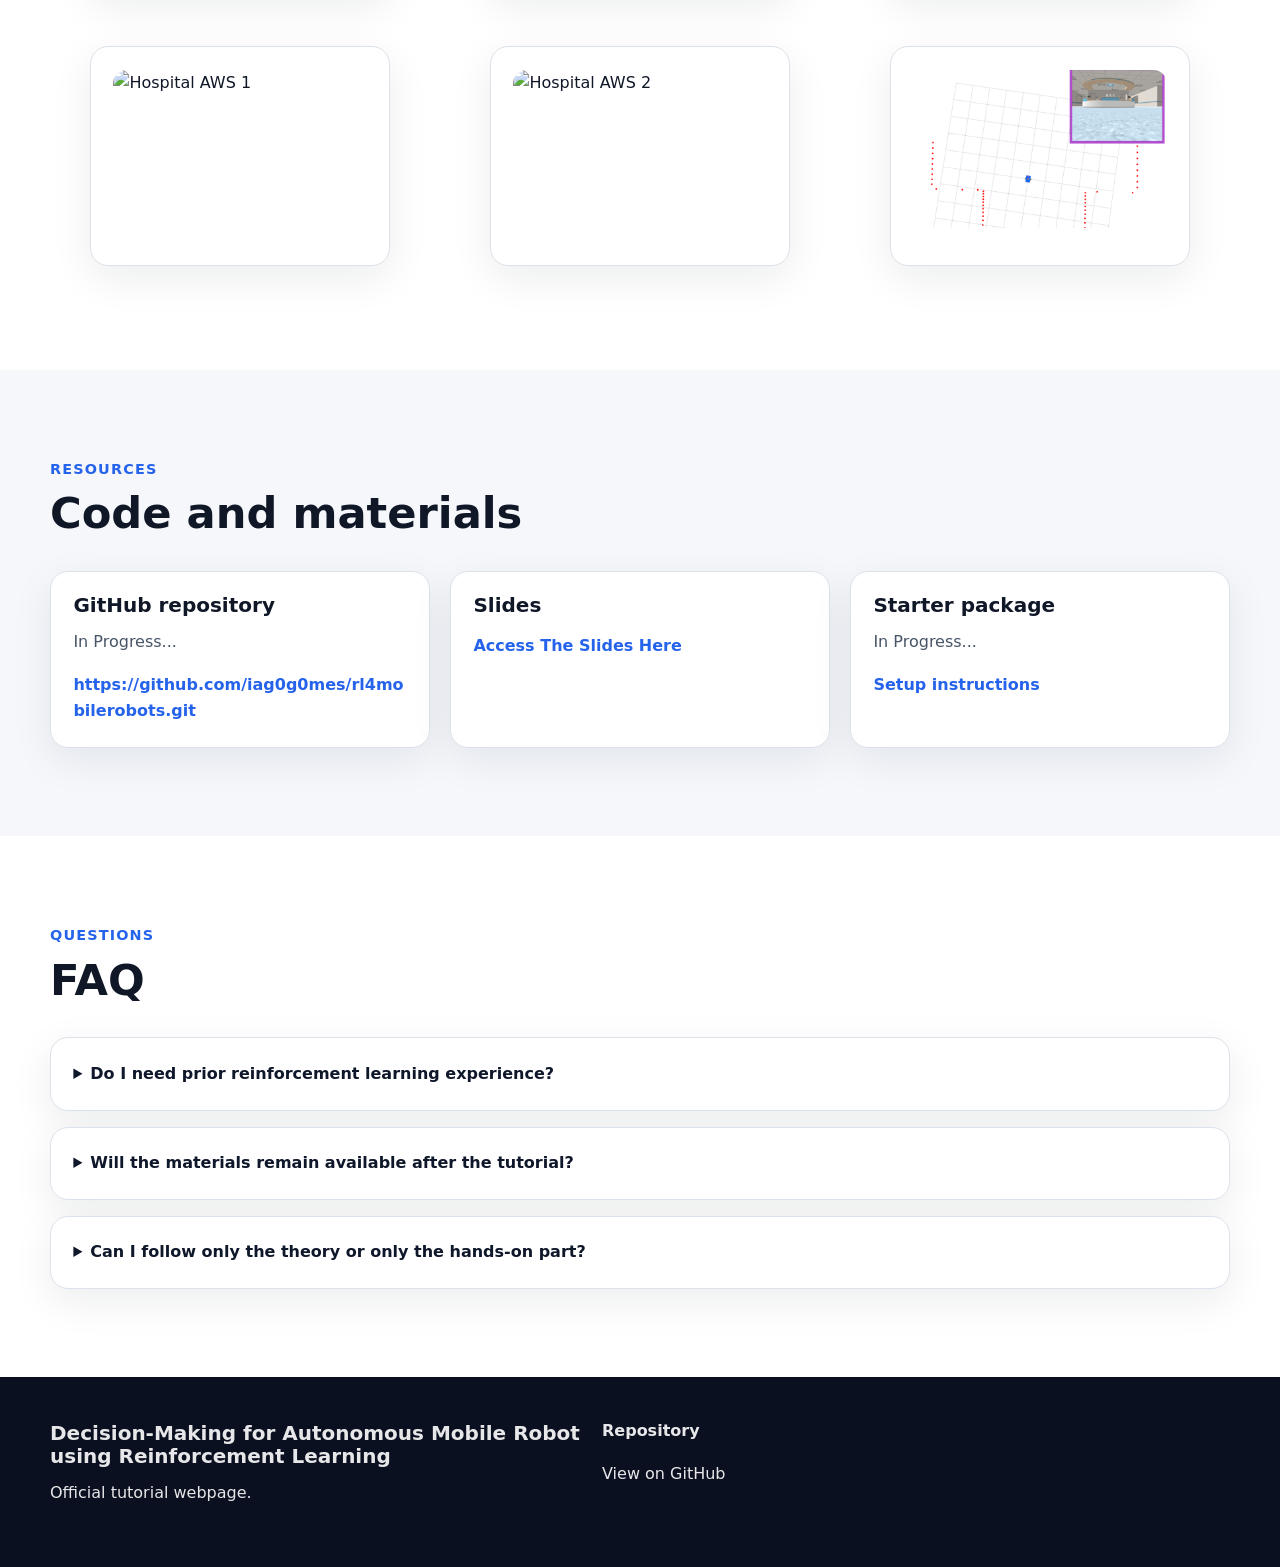
==== commit 919cffb2: "Update index.html" ====
--- a/index.html
+++ b/index.html
@@ -239,10 +239,10 @@
             <span class="pill">Module 3</span>
             <h3>OpenAI Gymnasium</h3>
             <p>
-              The activities will showcase the types of environments in which mobile robots operate, both indoors and outdoors, 
-              and consider various obstacles. The objective of this activity is to demonstrate to the audience, using the 
-              Gazebo simulator, how the robot can operate in these scenarios, moving between points without colliding 
-              with the obstacles.
+              This activity will introduce the Gymnasium platform, a widely used tool for developing, testing, and evaluating 
+              decision-making and reinforcement learning algorithms. Concepts such as environments, agents, states, actions, and 
+              rewards will be covered, demonstrating how Gymnasium enables the simulation of controlled scenarios in which agents 
+              learn to make decisions through interaction with the environment.
             </p>
           </article>
 
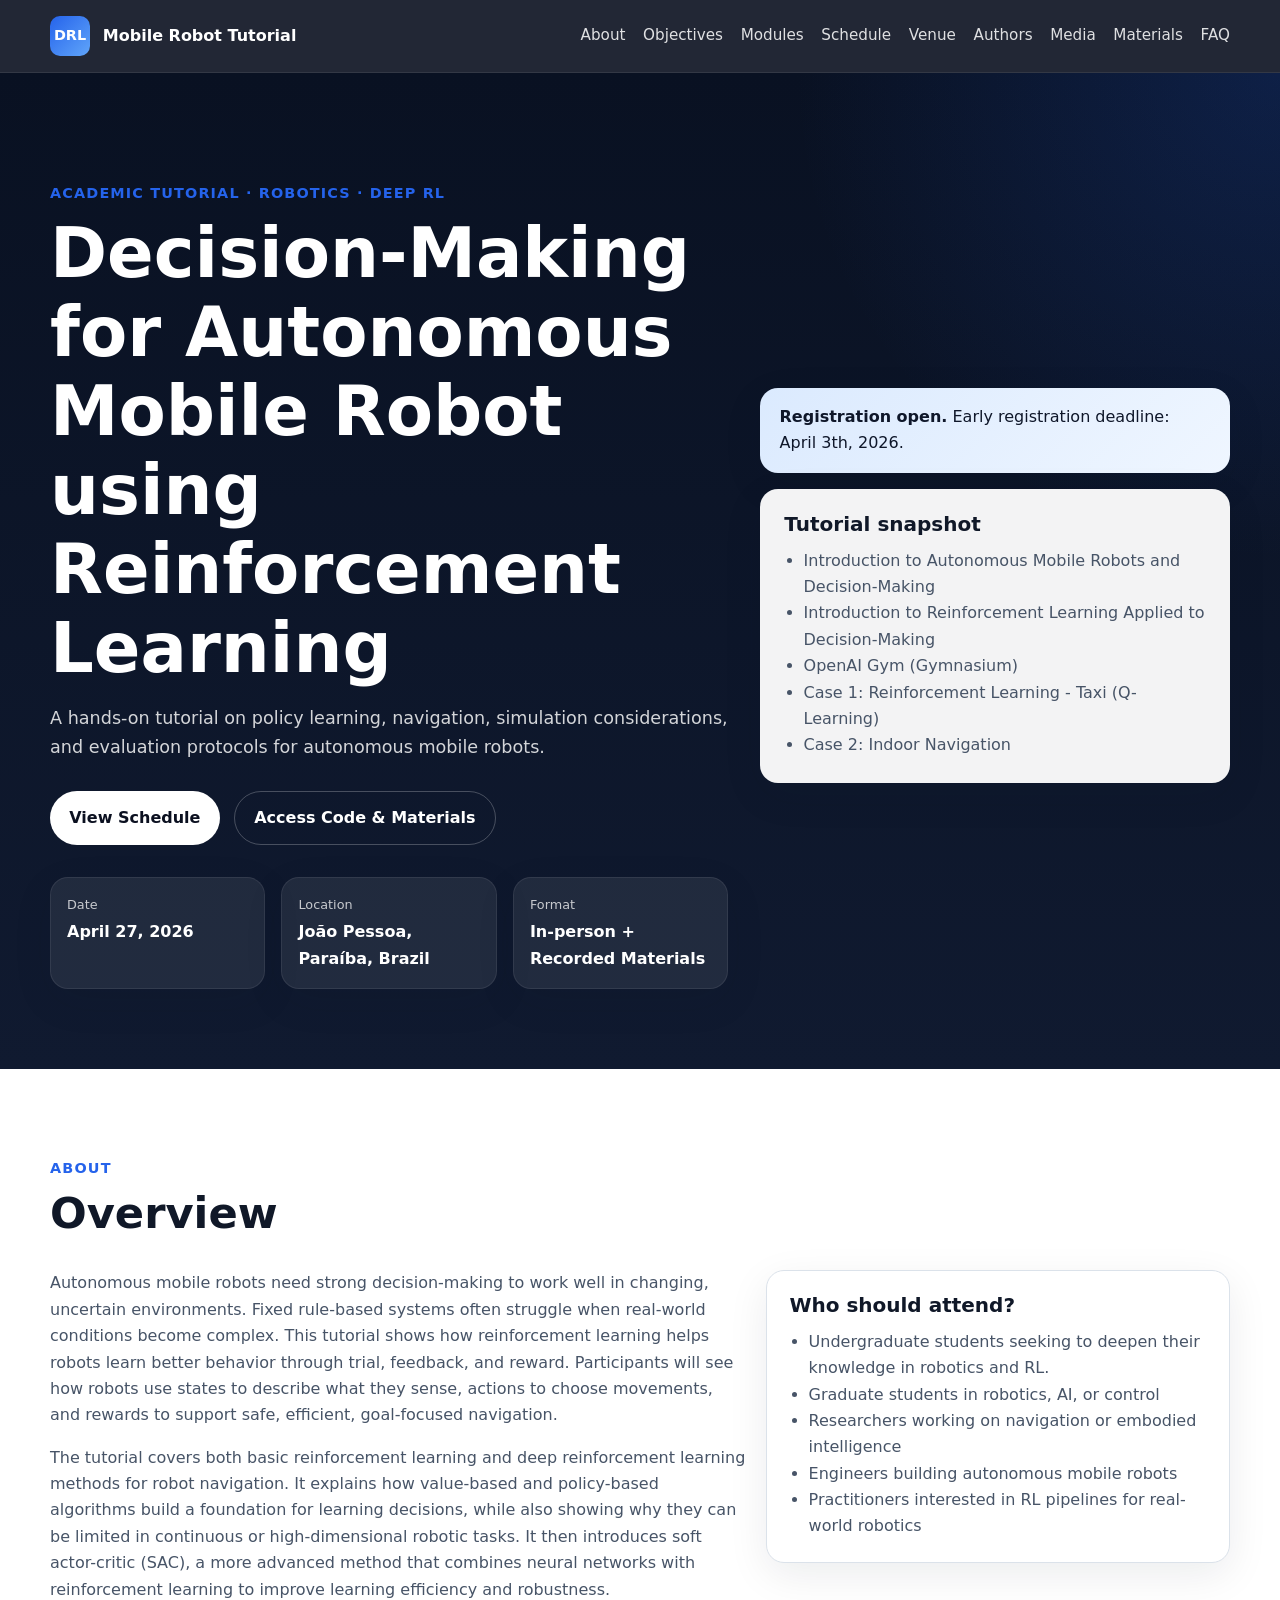
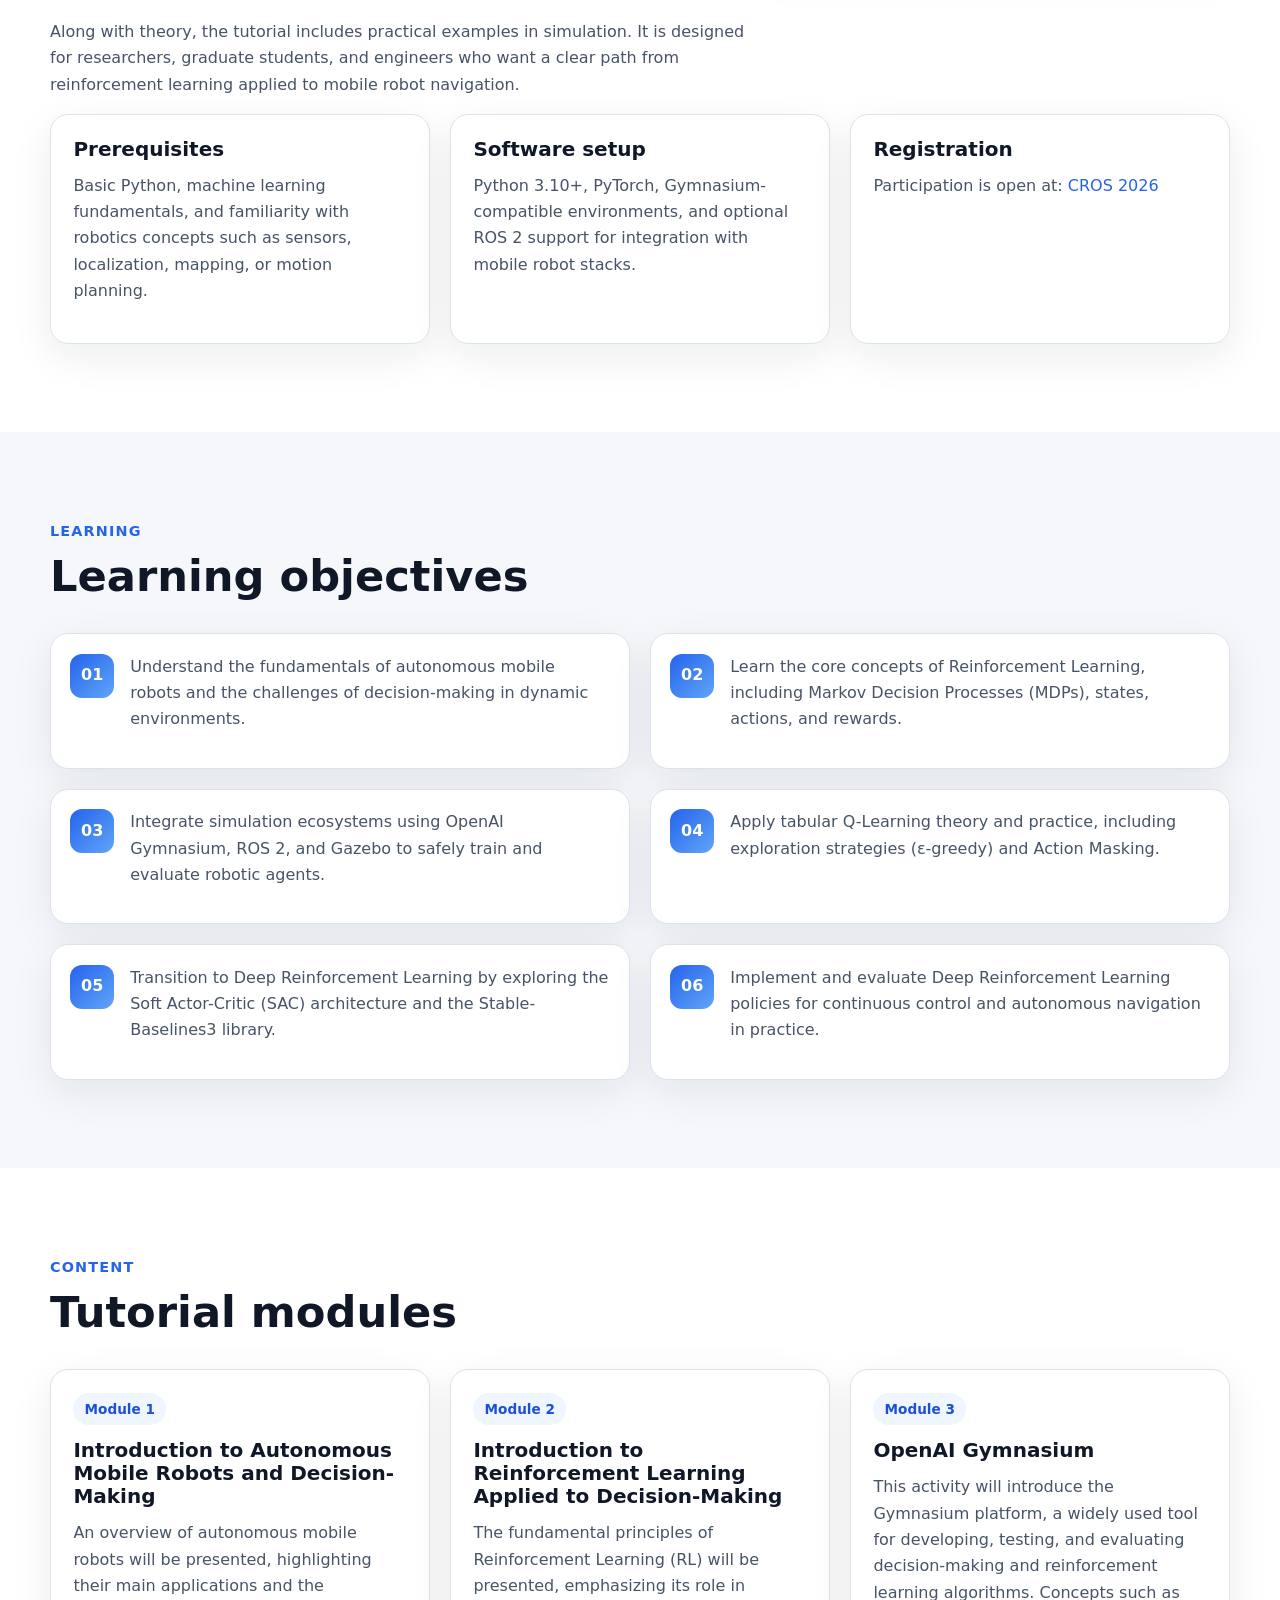
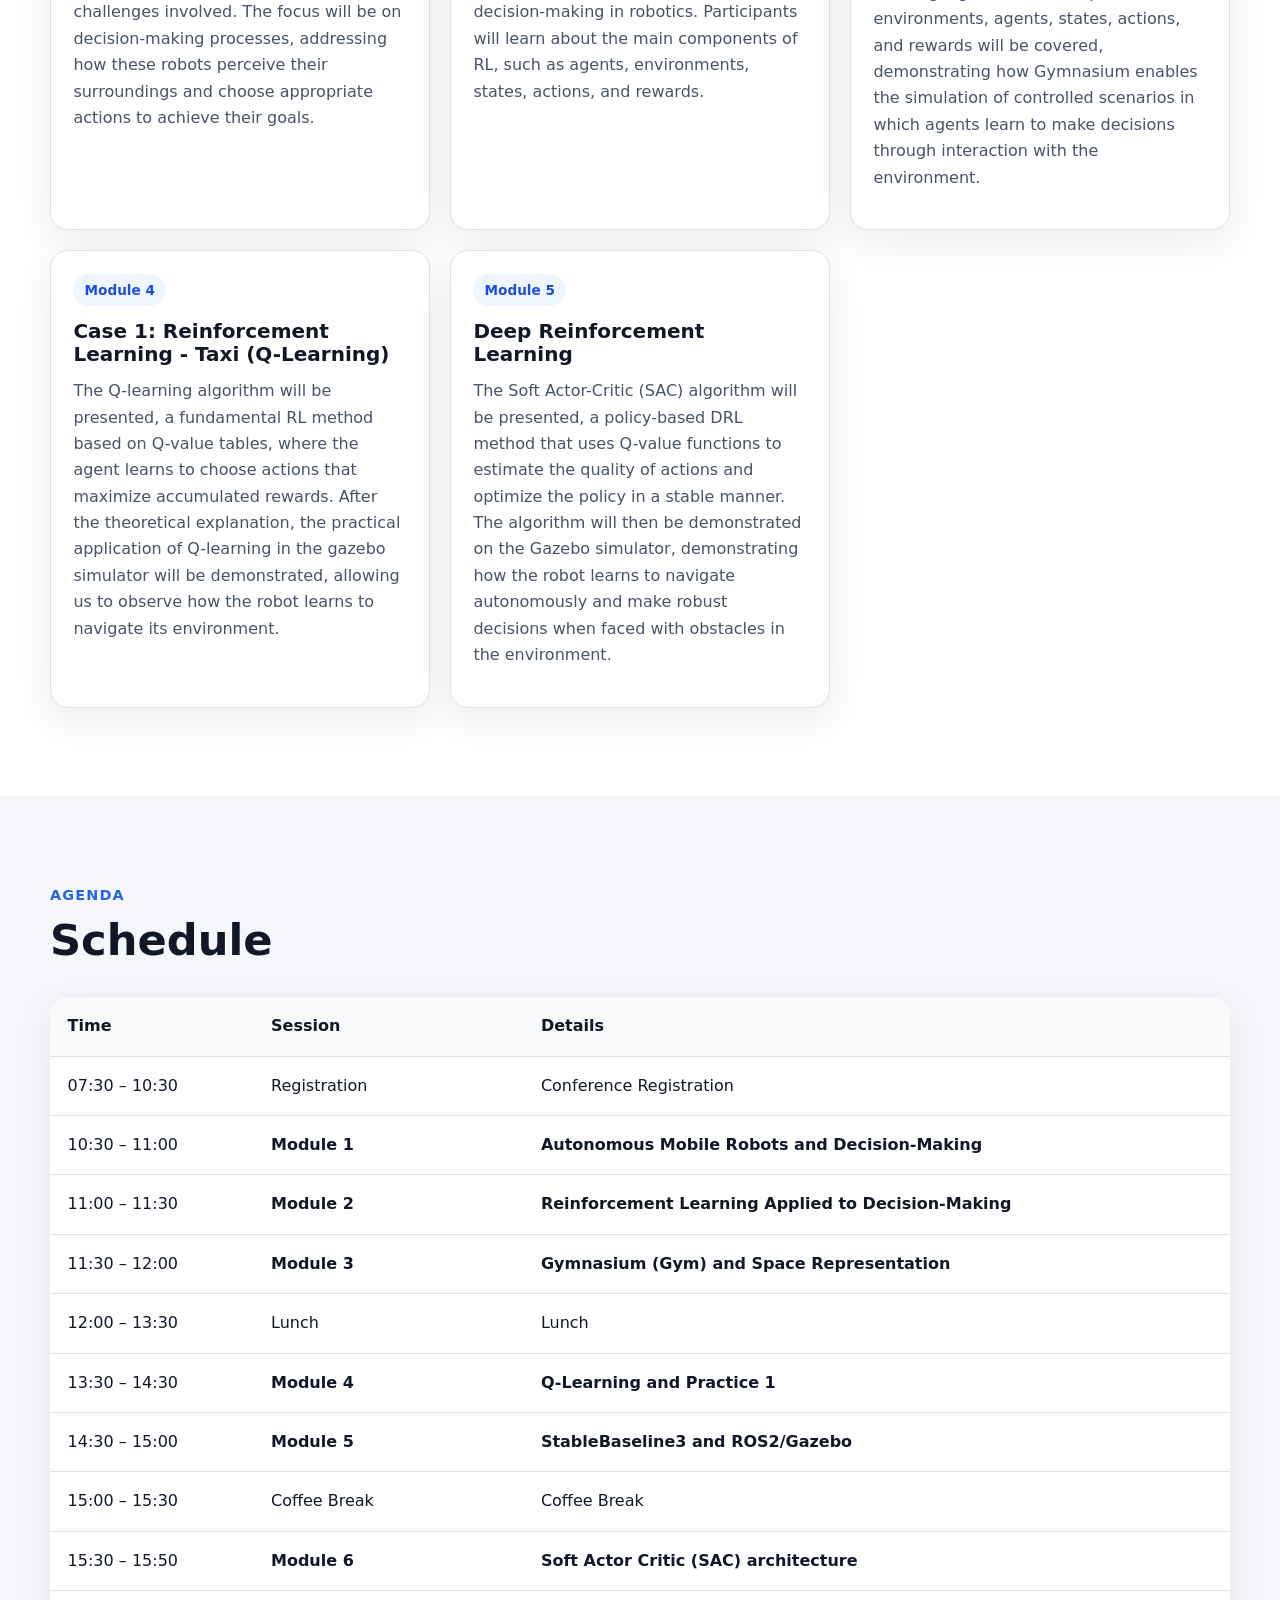
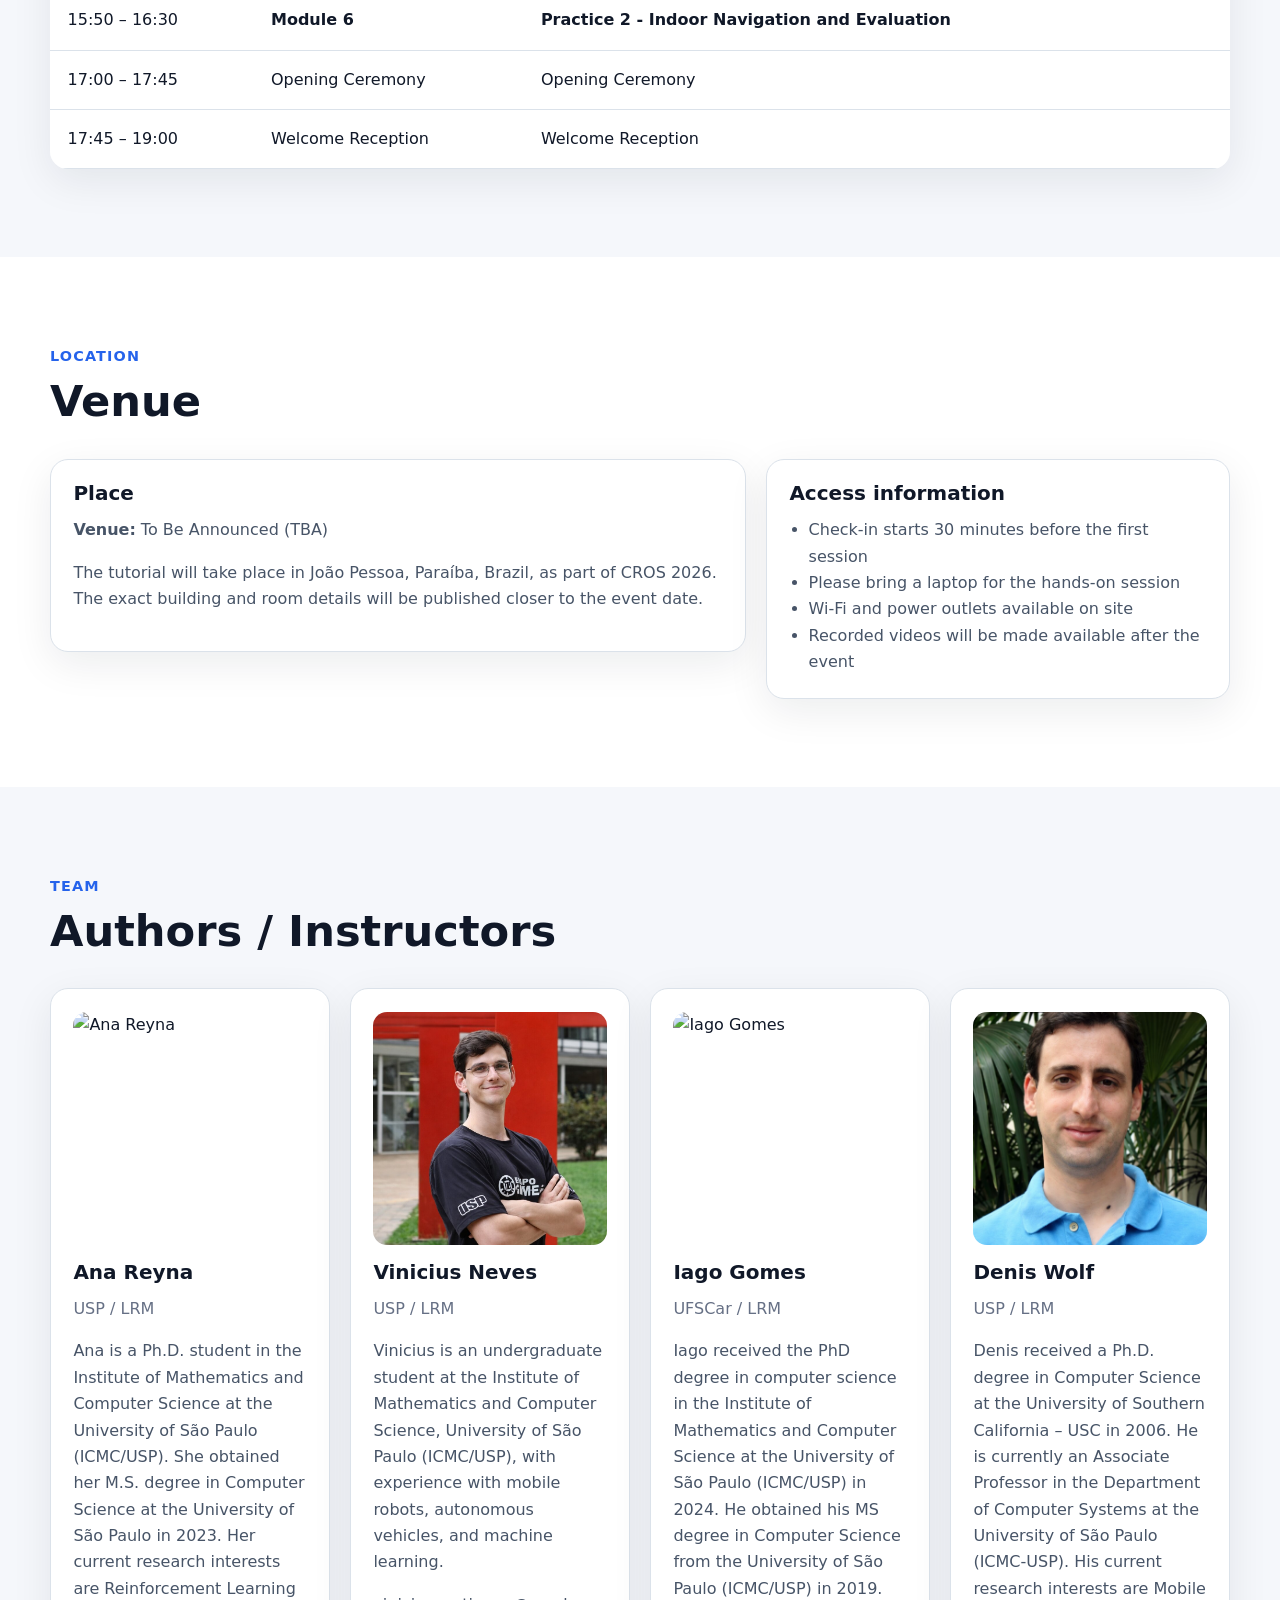
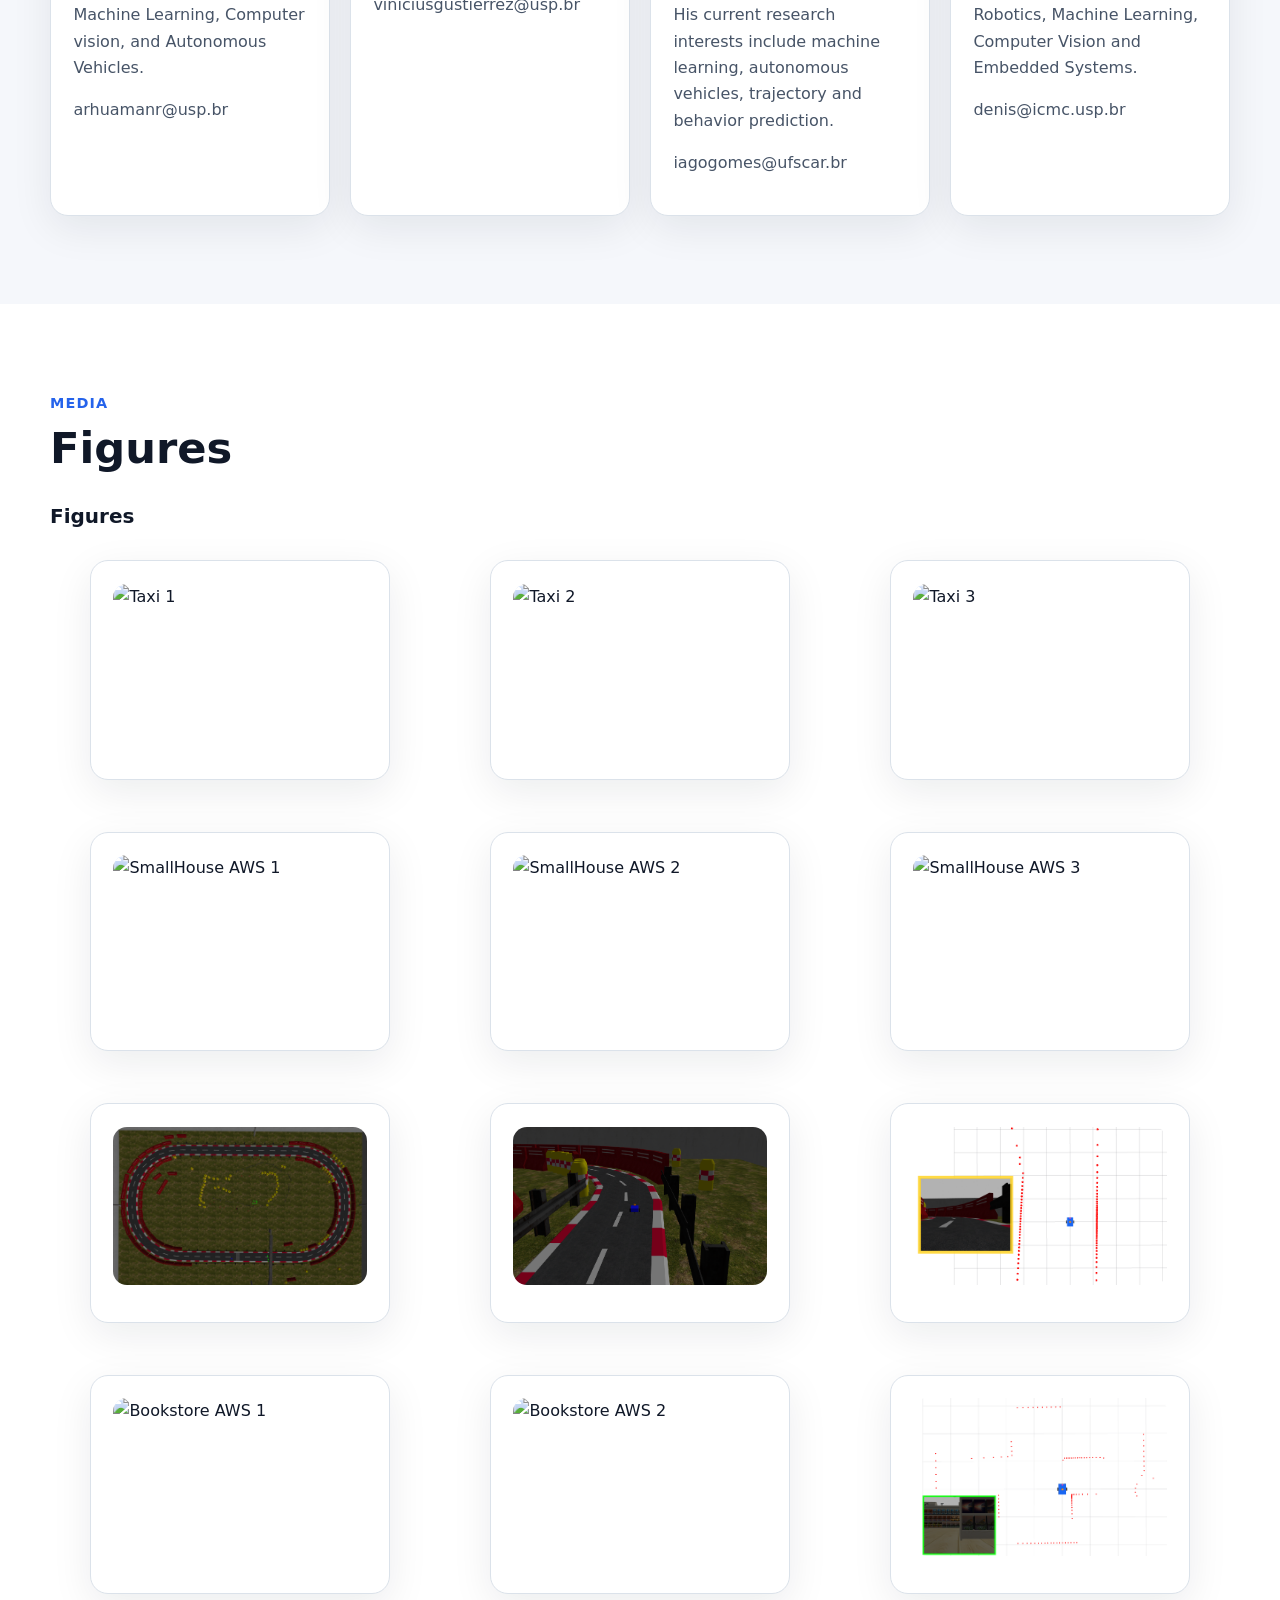
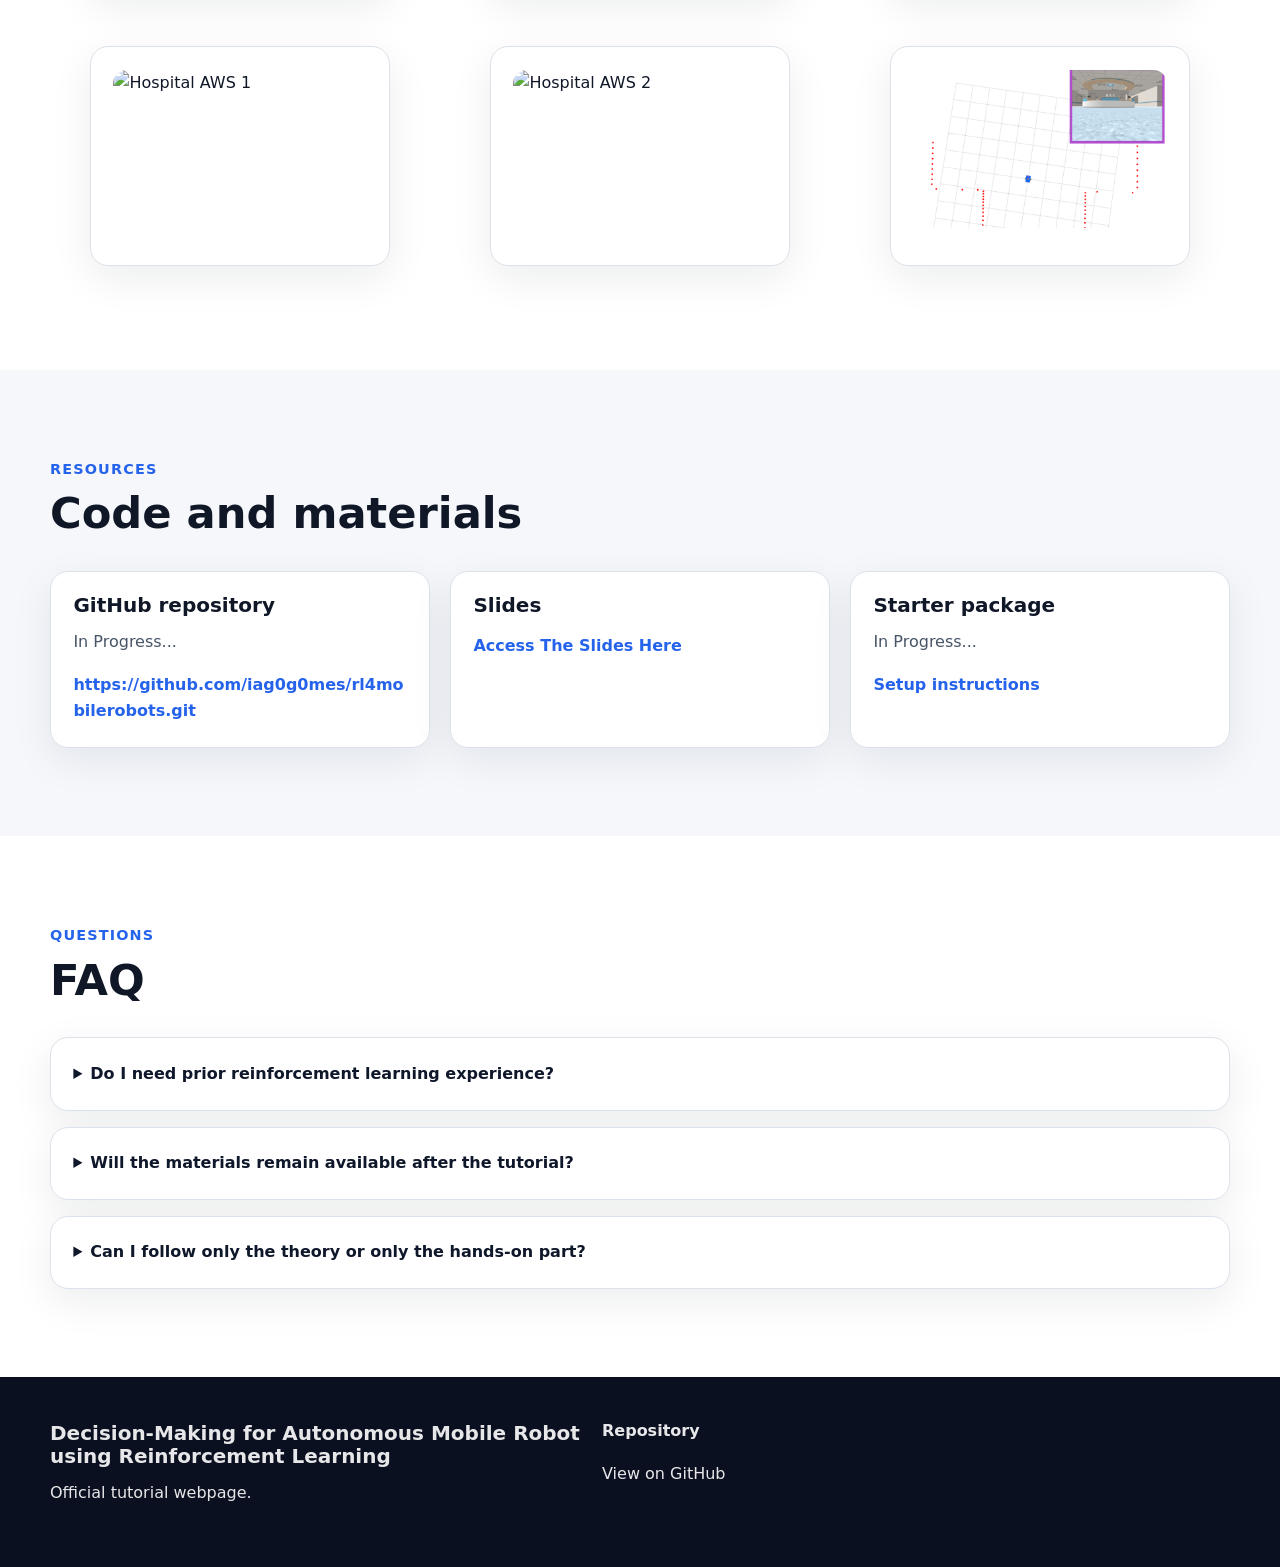
==== commit 405810c6: "Update index.html" ====
--- a/index.html
+++ b/index.html
@@ -248,7 +248,7 @@
 
           <article class="card module-card">
             <span class="pill">Module 4</span>
-            <h3>Reinforcement Learning</h3>
+            <h3>Case 1: Reinforcement Learning - Taxi (Q-Learning)</h3>
             <p>
               The Q-learning algorithm will be presented, a fundamental RL method based on Q-value tables, where the agent learns 
               to choose actions that maximize accumulated rewards. After the theoretical explanation, the practical application 
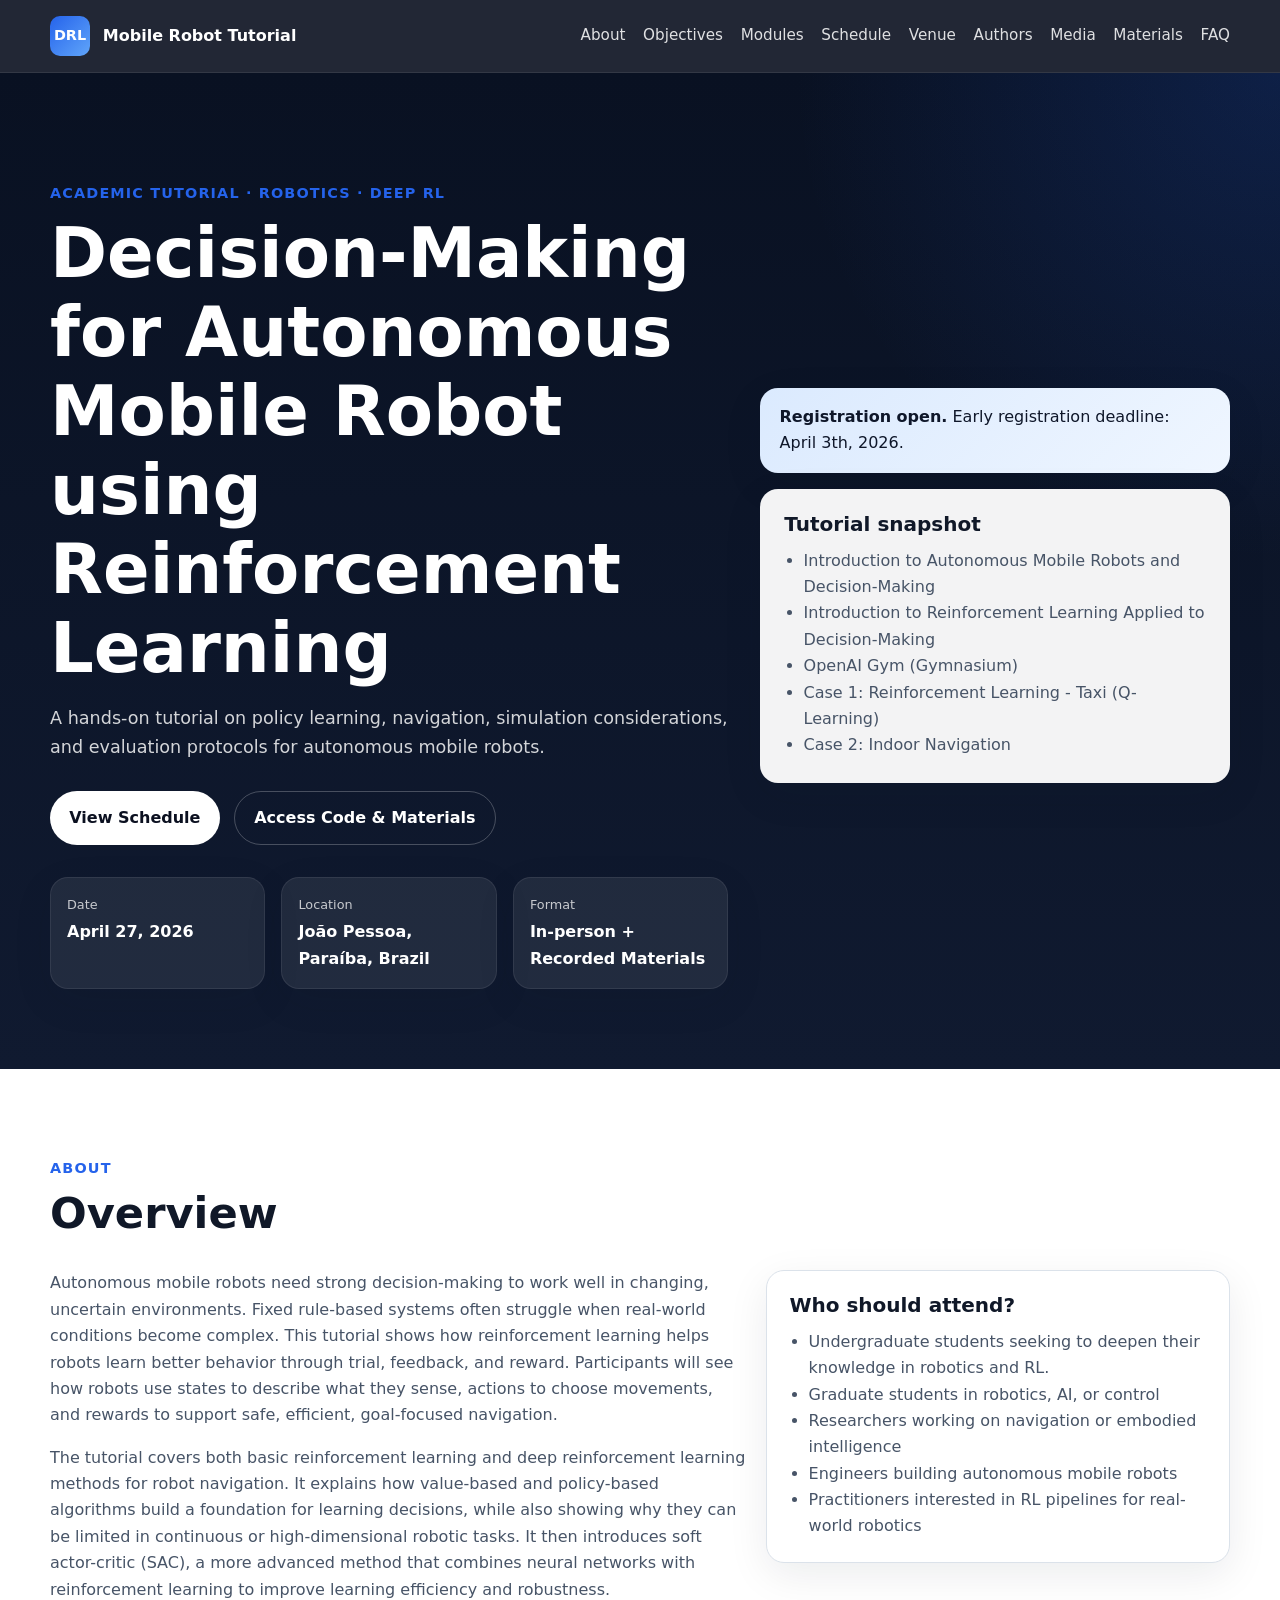
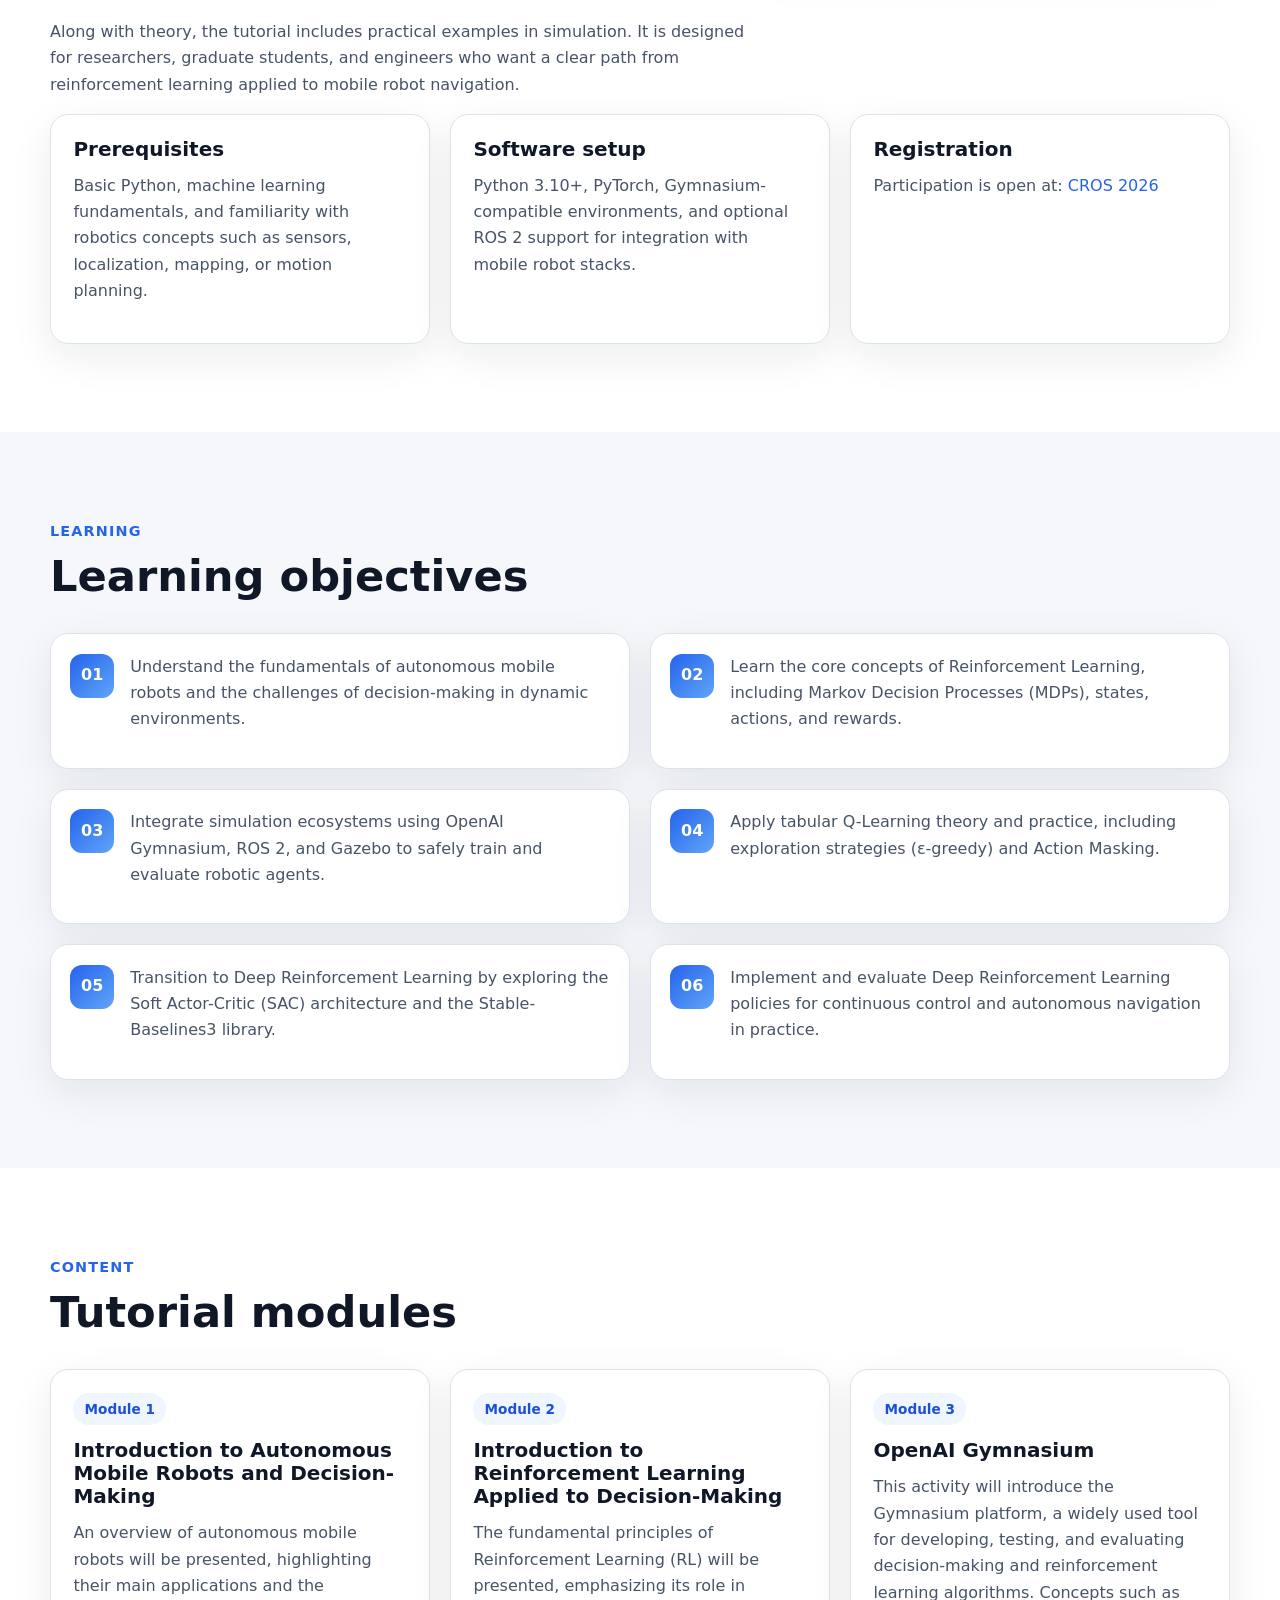
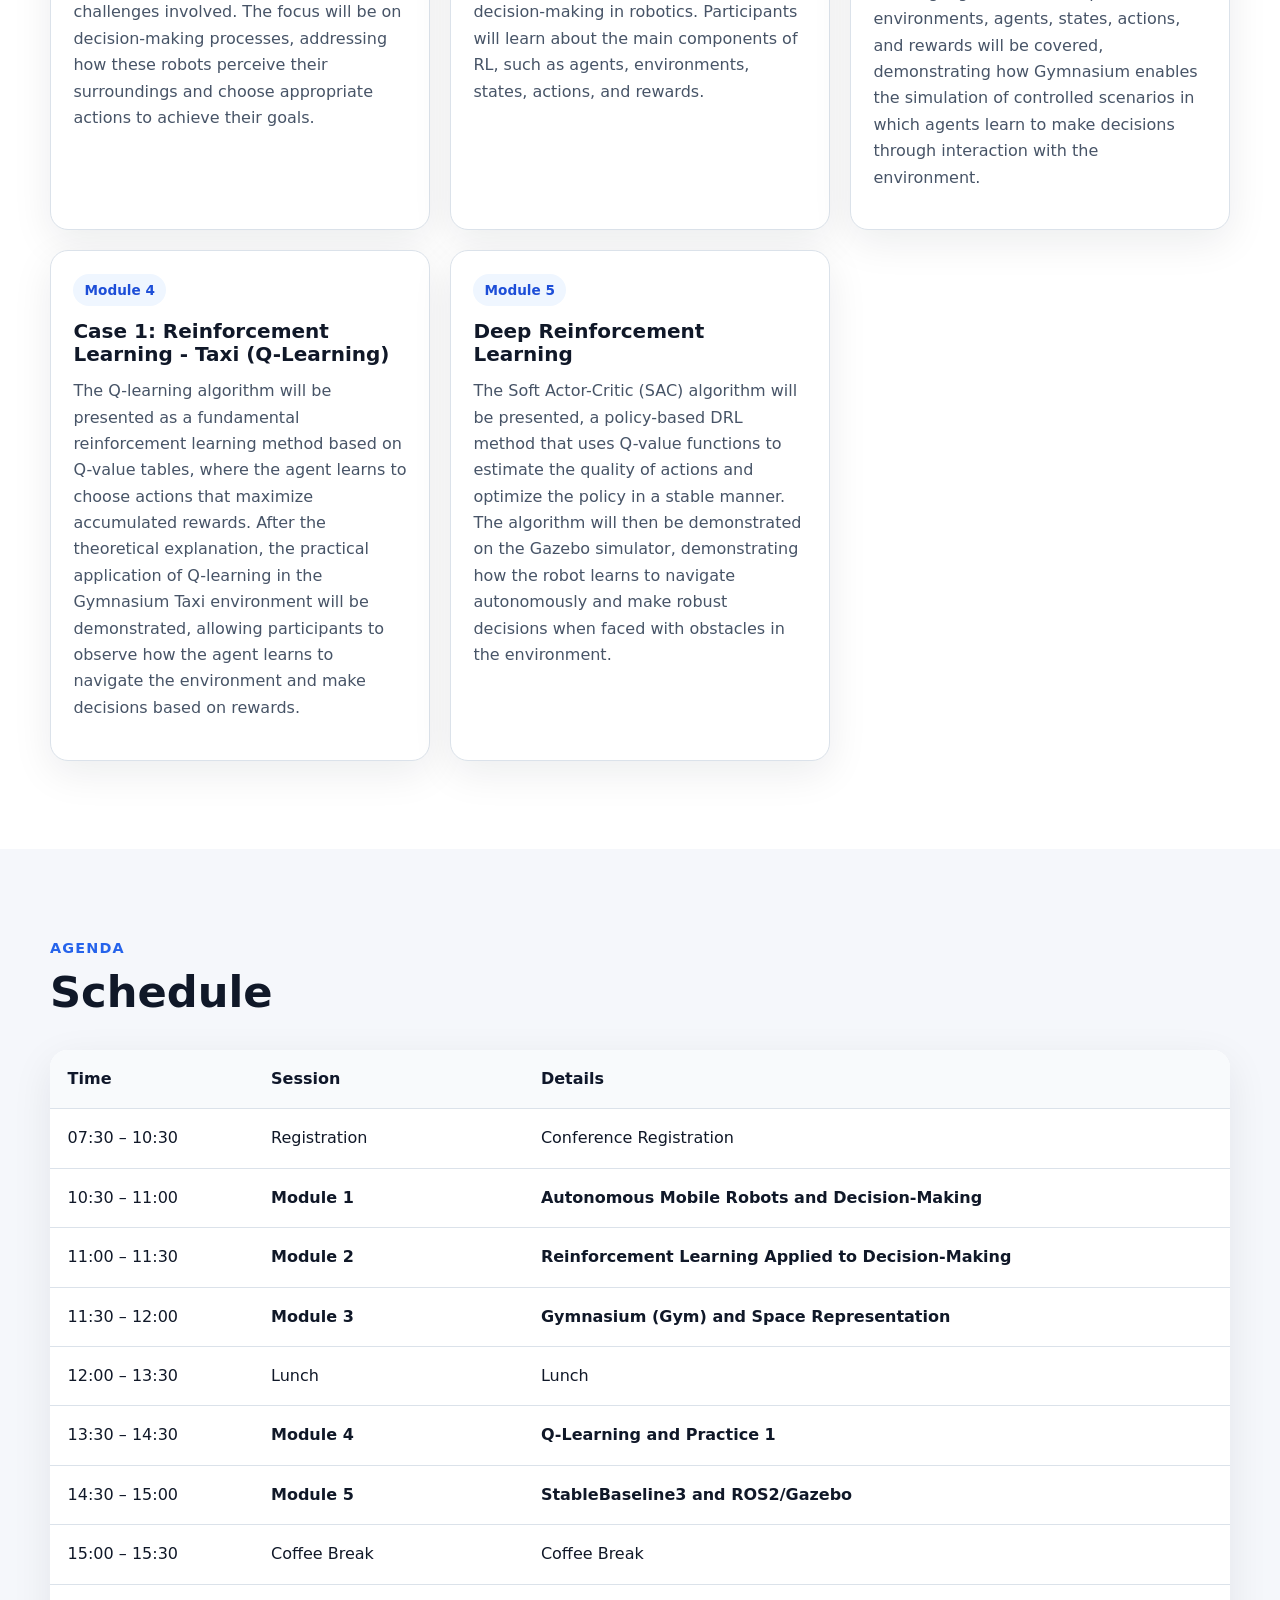
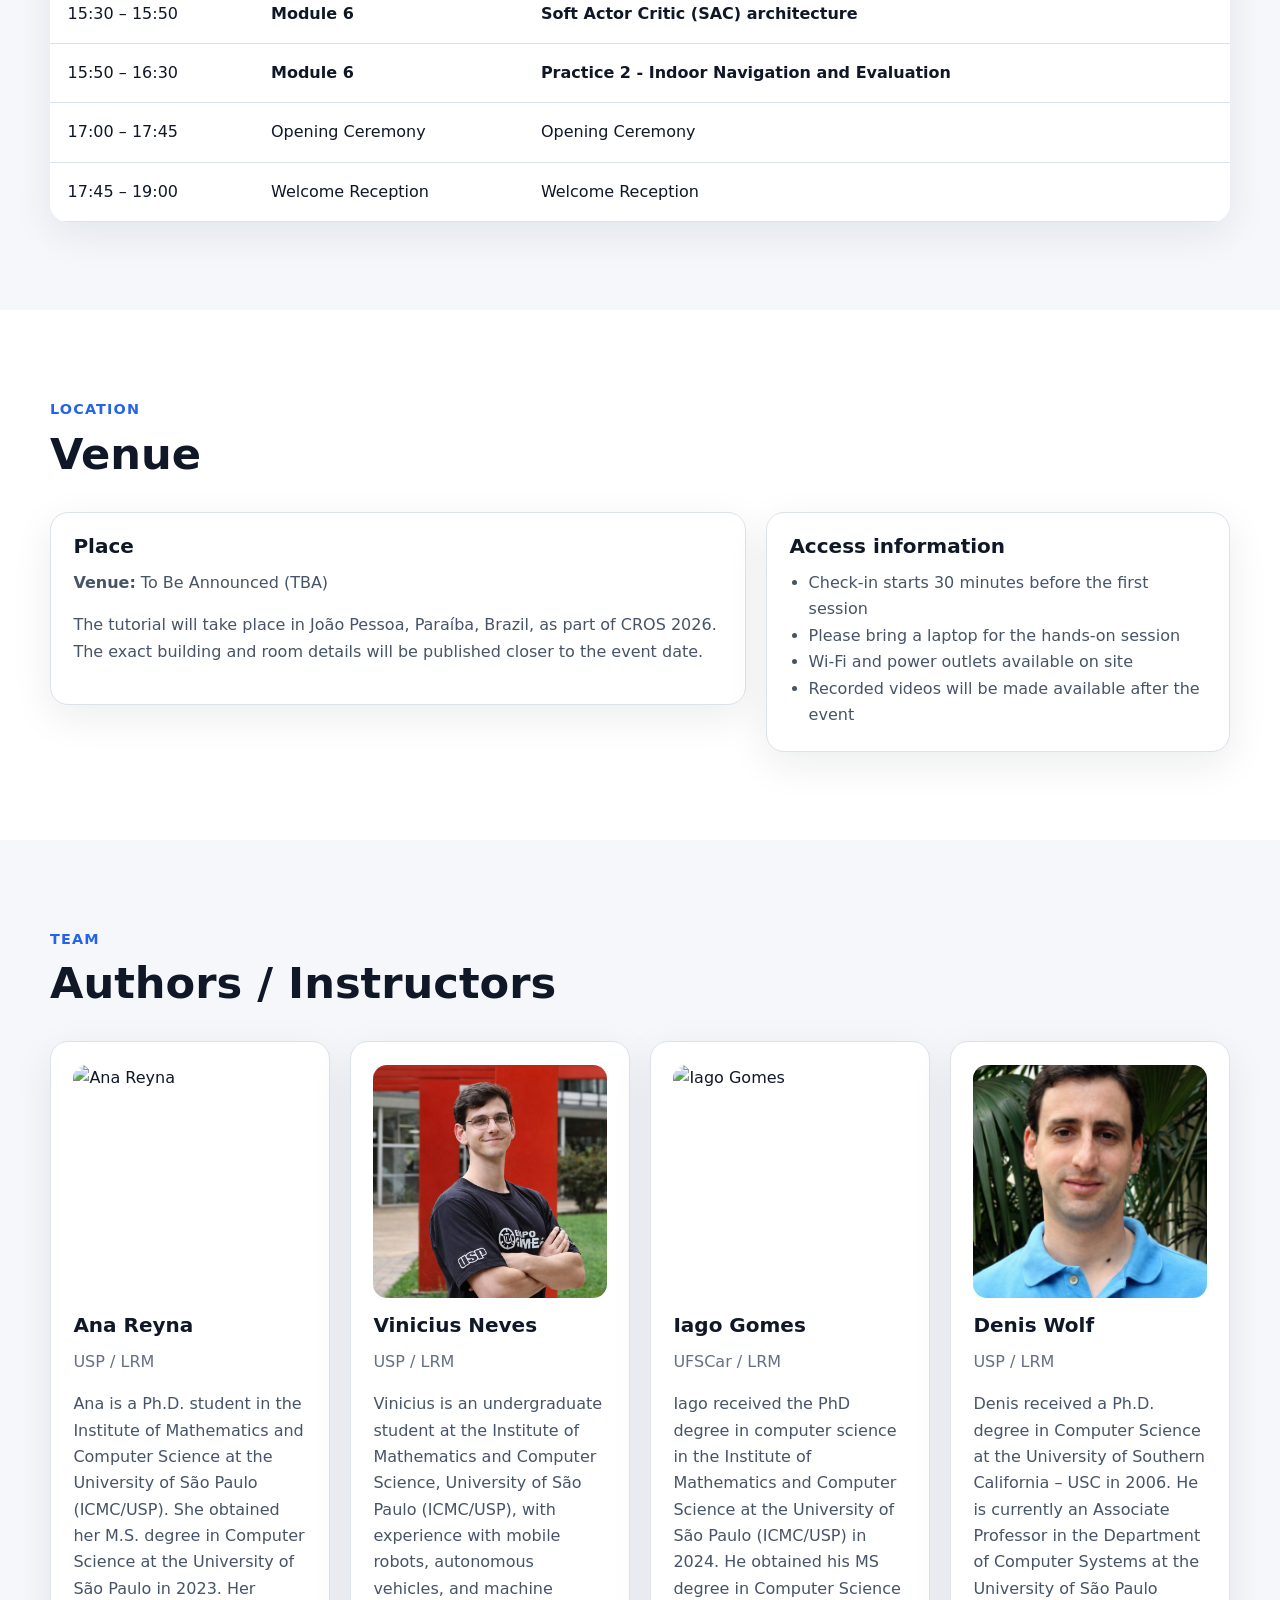
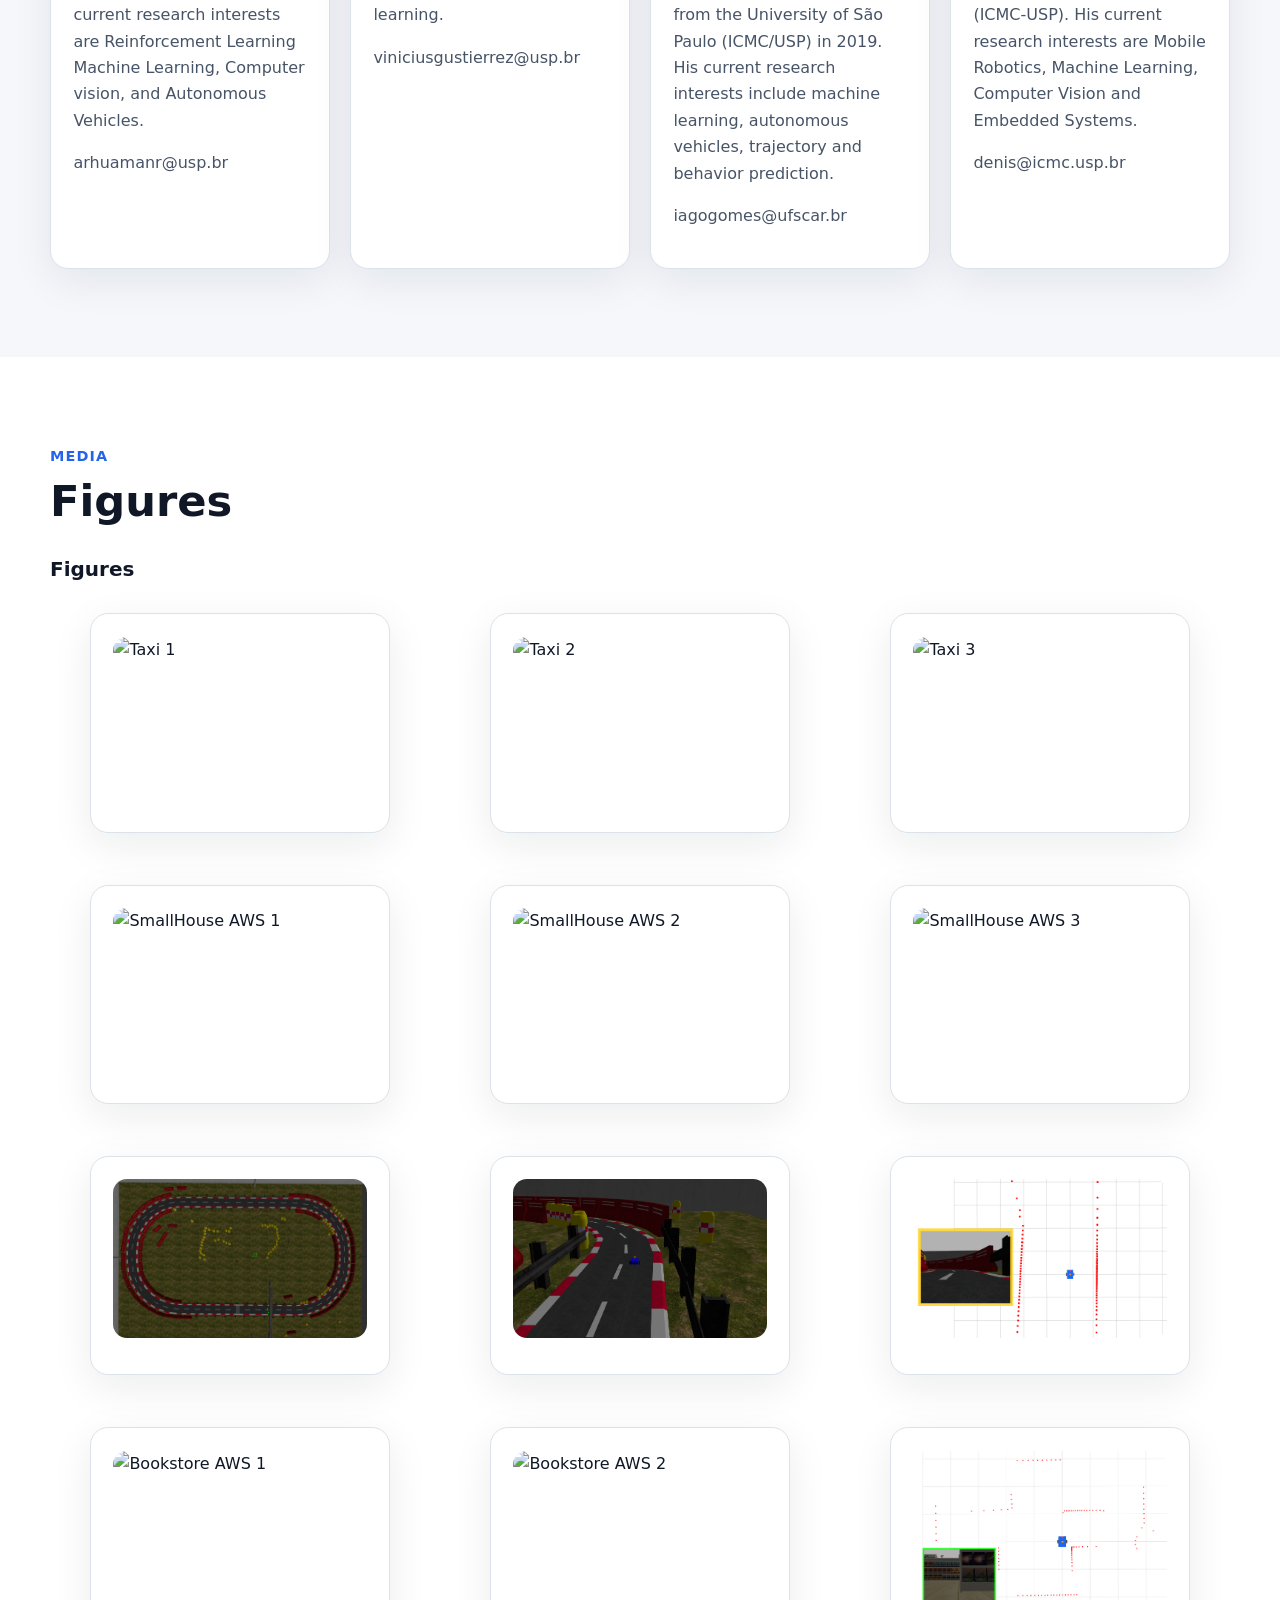
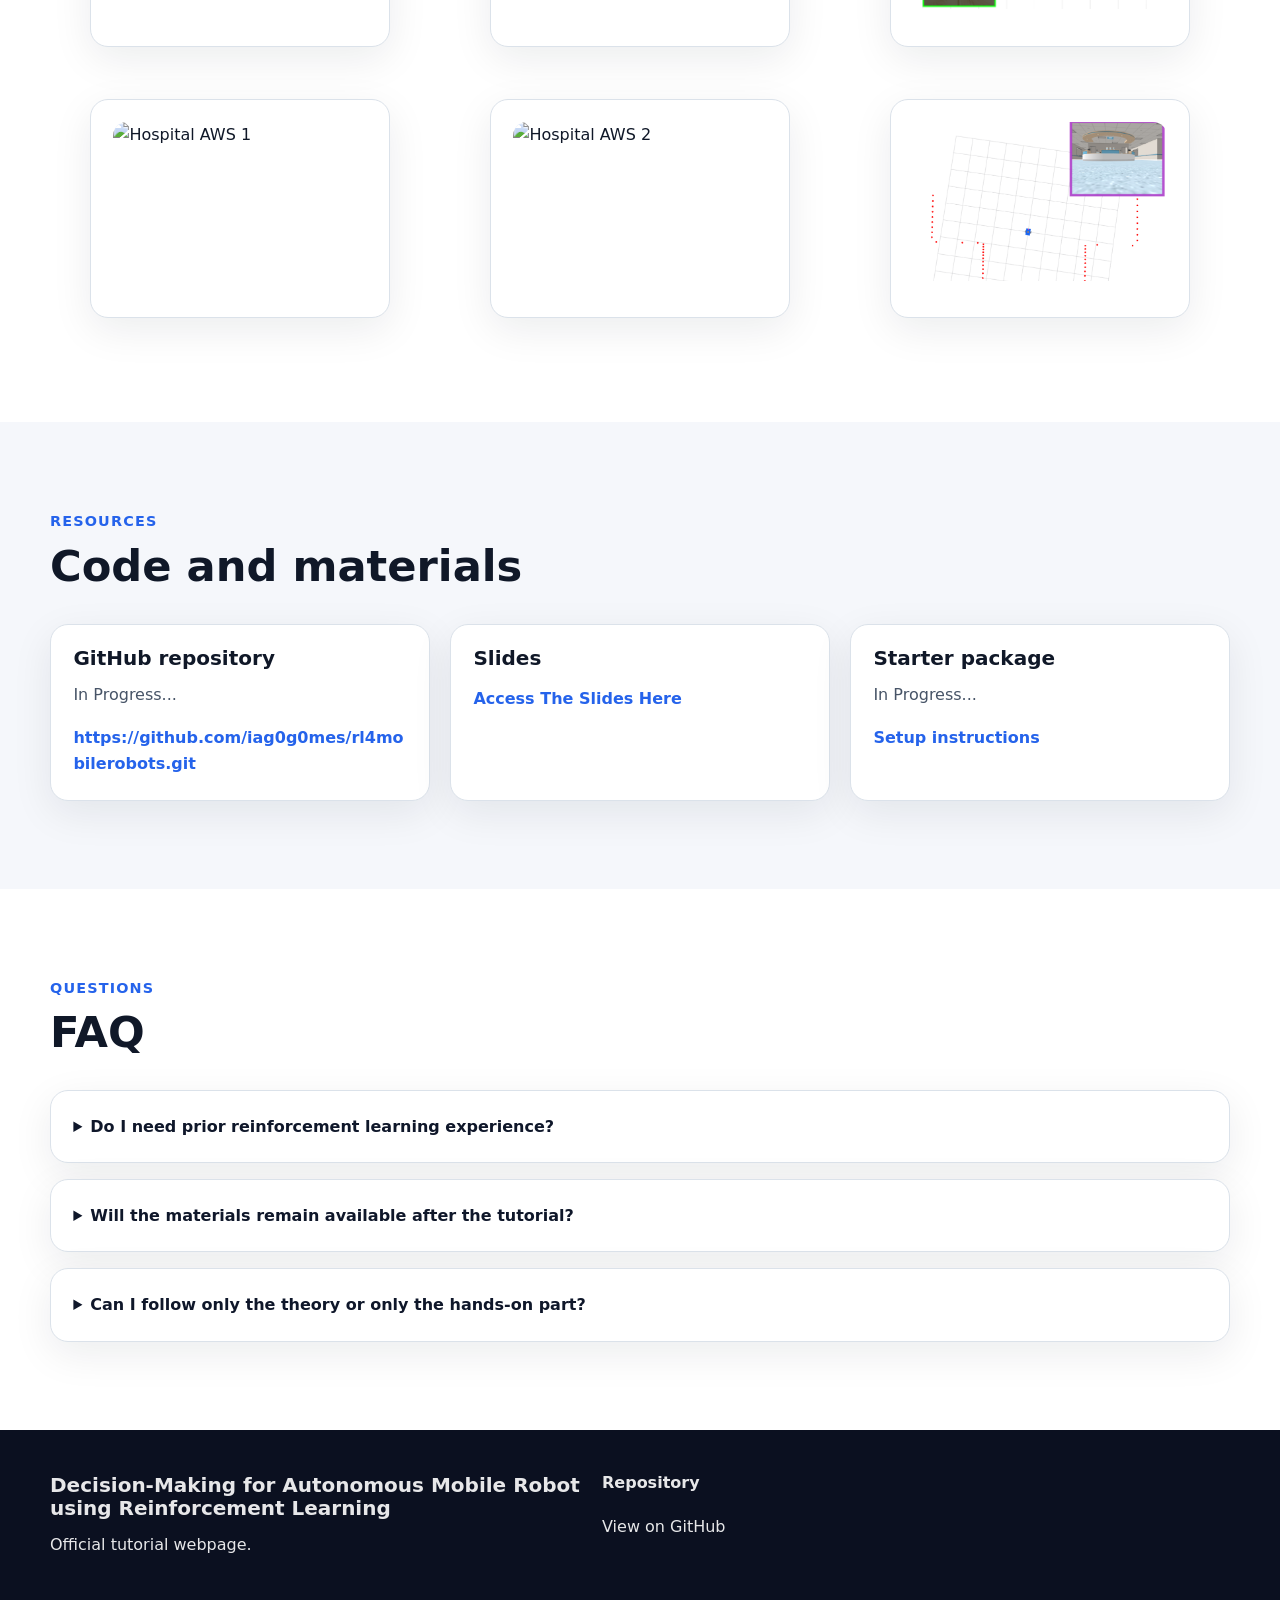
==== commit 37f694cd: "Update index.html" ====
--- a/index.html
+++ b/index.html
@@ -250,10 +250,11 @@
             <span class="pill">Module 4</span>
             <h3>Case 1: Reinforcement Learning - Taxi (Q-Learning)</h3>
             <p>
-              The Q-learning algorithm will be presented, a fundamental RL method based on Q-value tables, where the agent learns 
-              to choose actions that maximize accumulated rewards. After the theoretical explanation, the practical application 
-              of Q-learning in the gazebo simulator will be demonstrated, allowing us to observe how the robot learns to navigate 
-              its environment.
+              The Q-learning algorithm will be presented as a fundamental reinforcement learning method based on Q-value 
+              tables, where the agent learns to choose actions that maximize accumulated rewards. After the theoretical 
+              explanation, the practical application of Q-learning in the Gymnasium Taxi environment will be demonstrated, 
+              allowing participants to observe how the agent learns to navigate the environment and make decisions based 
+              on rewards.
             </p>
           </article>
 
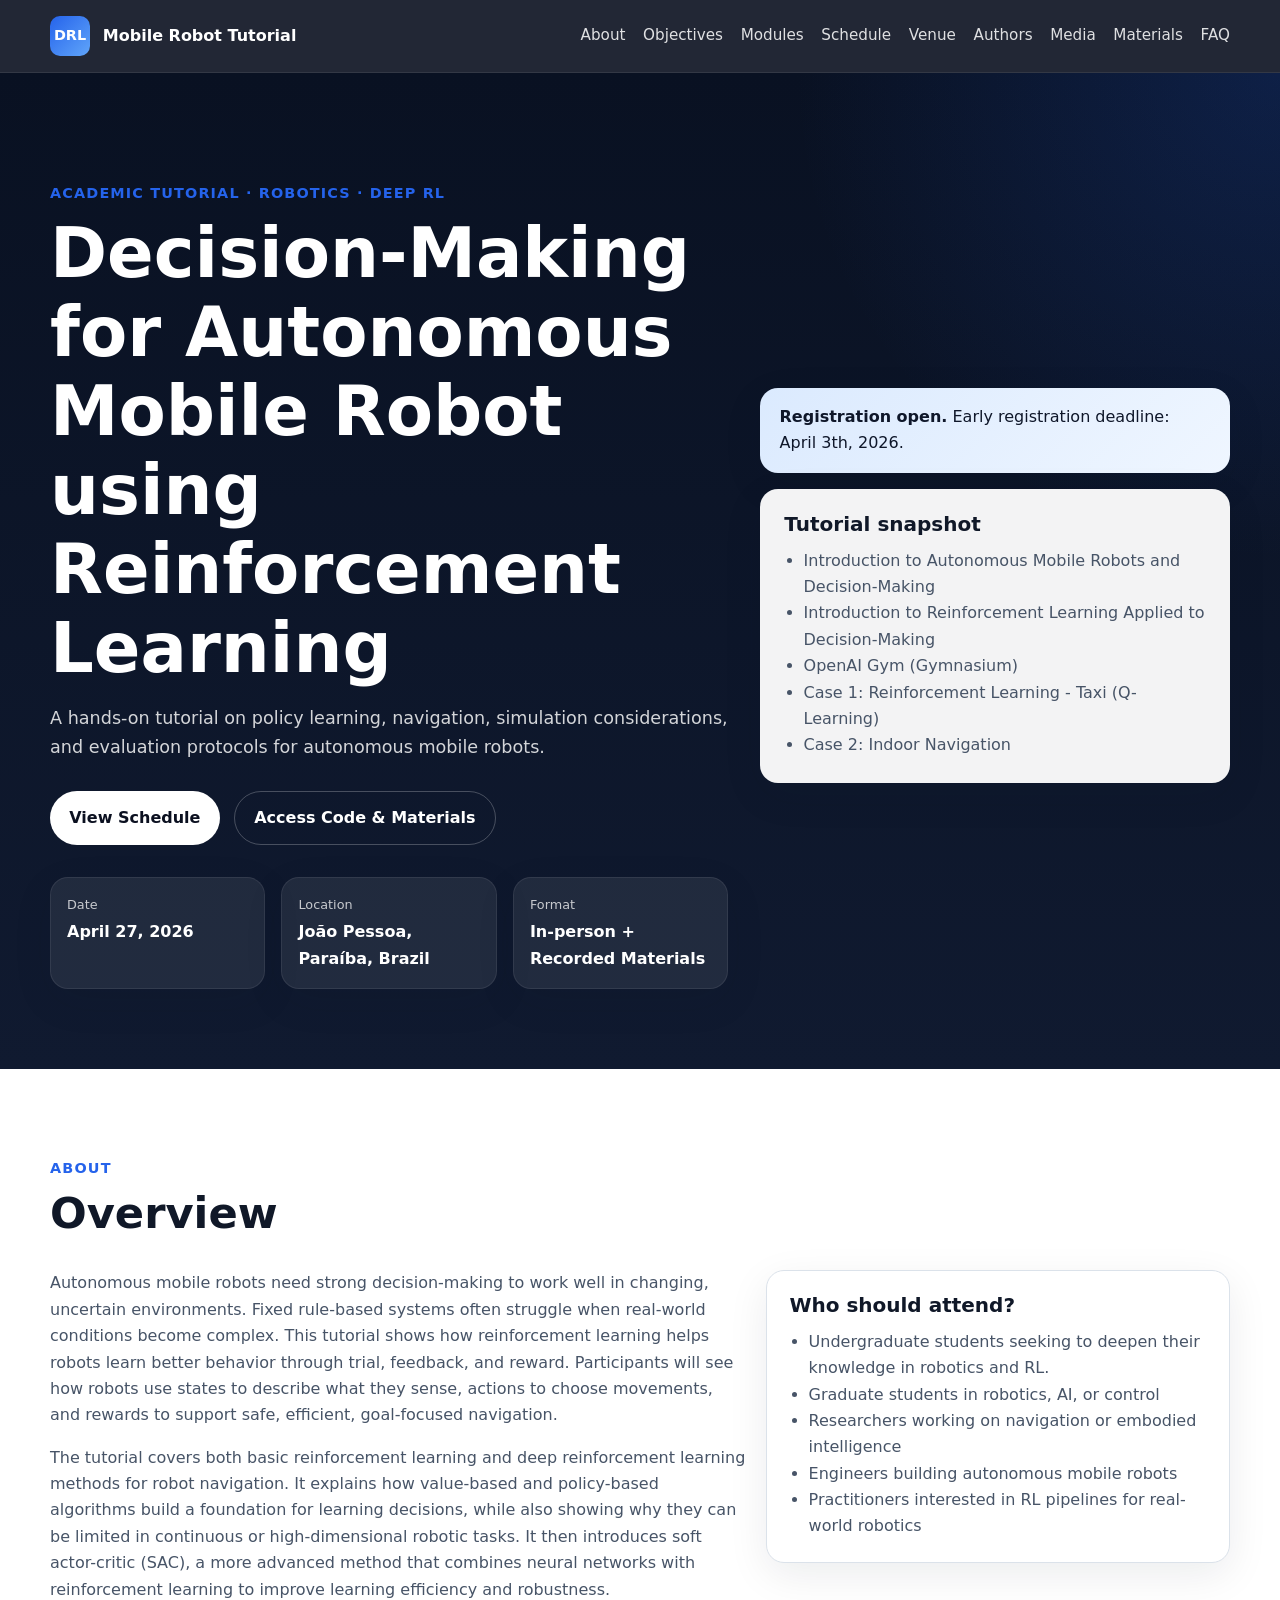
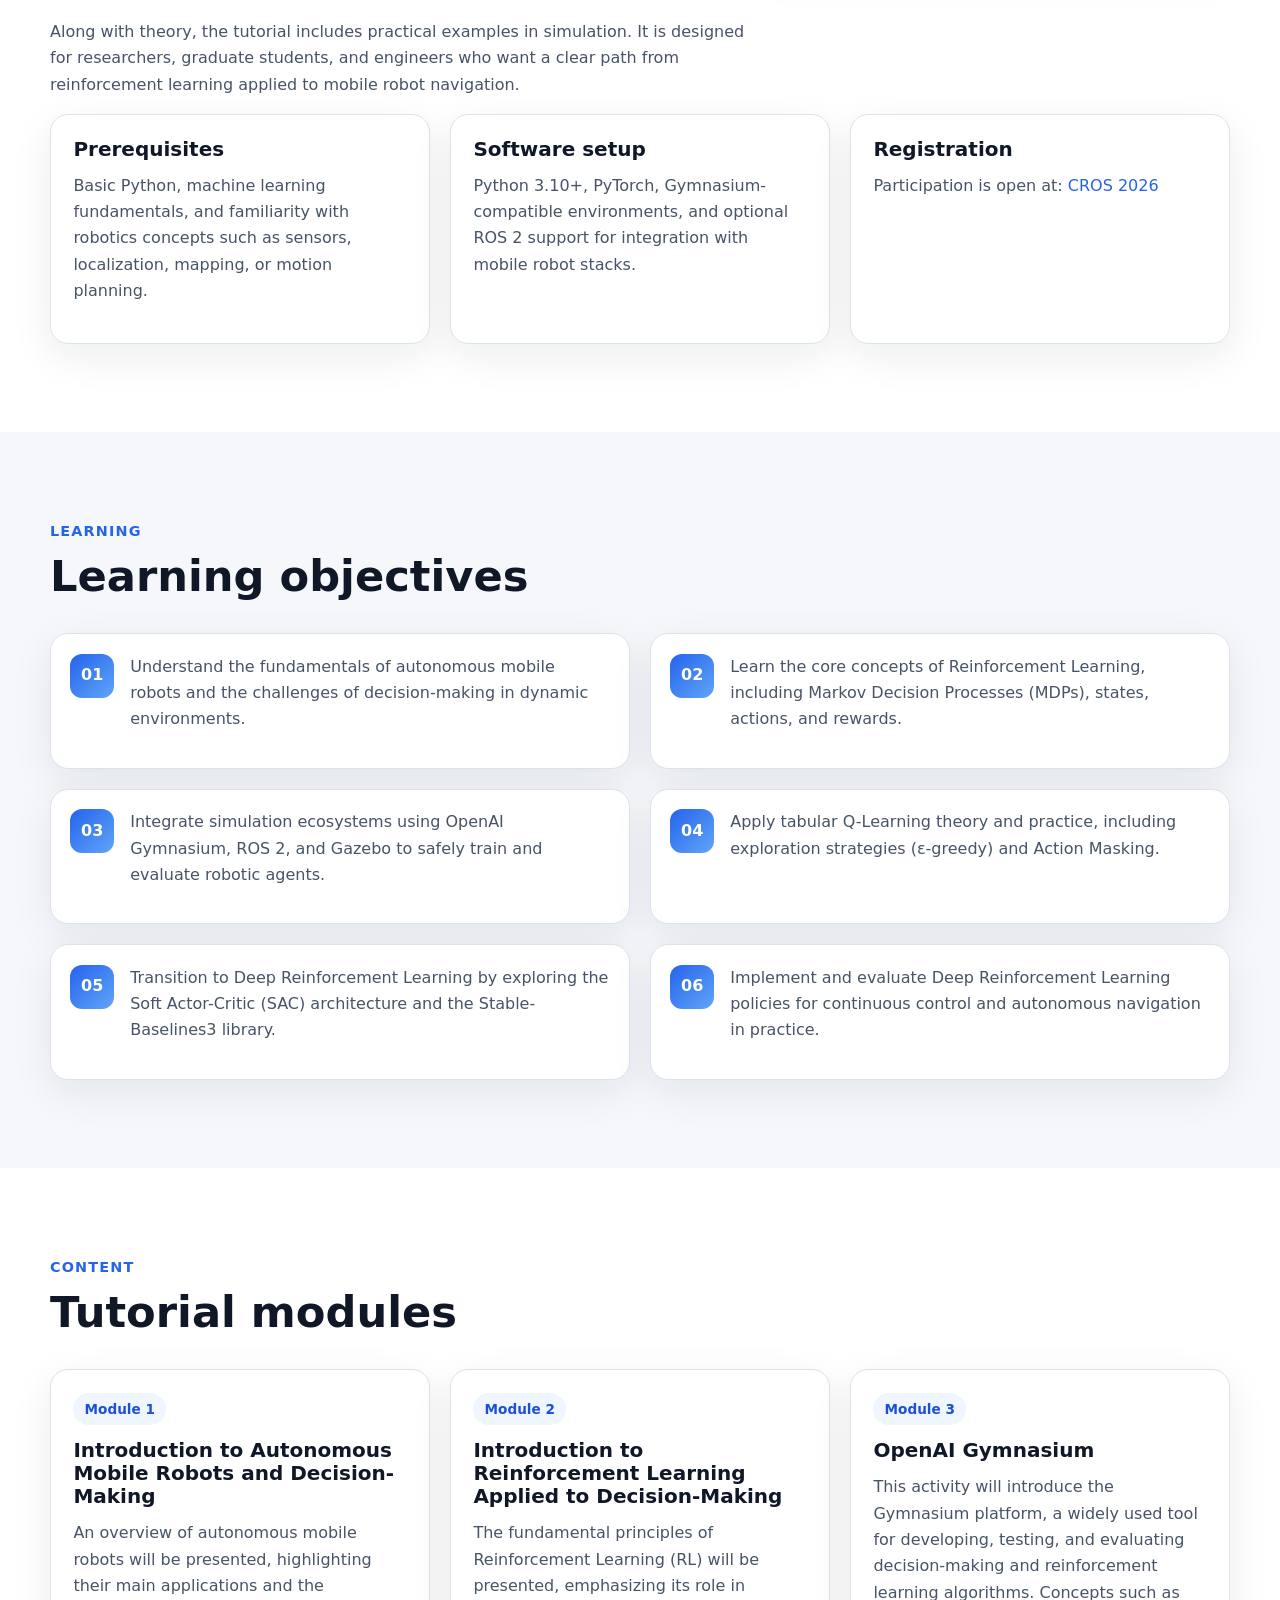
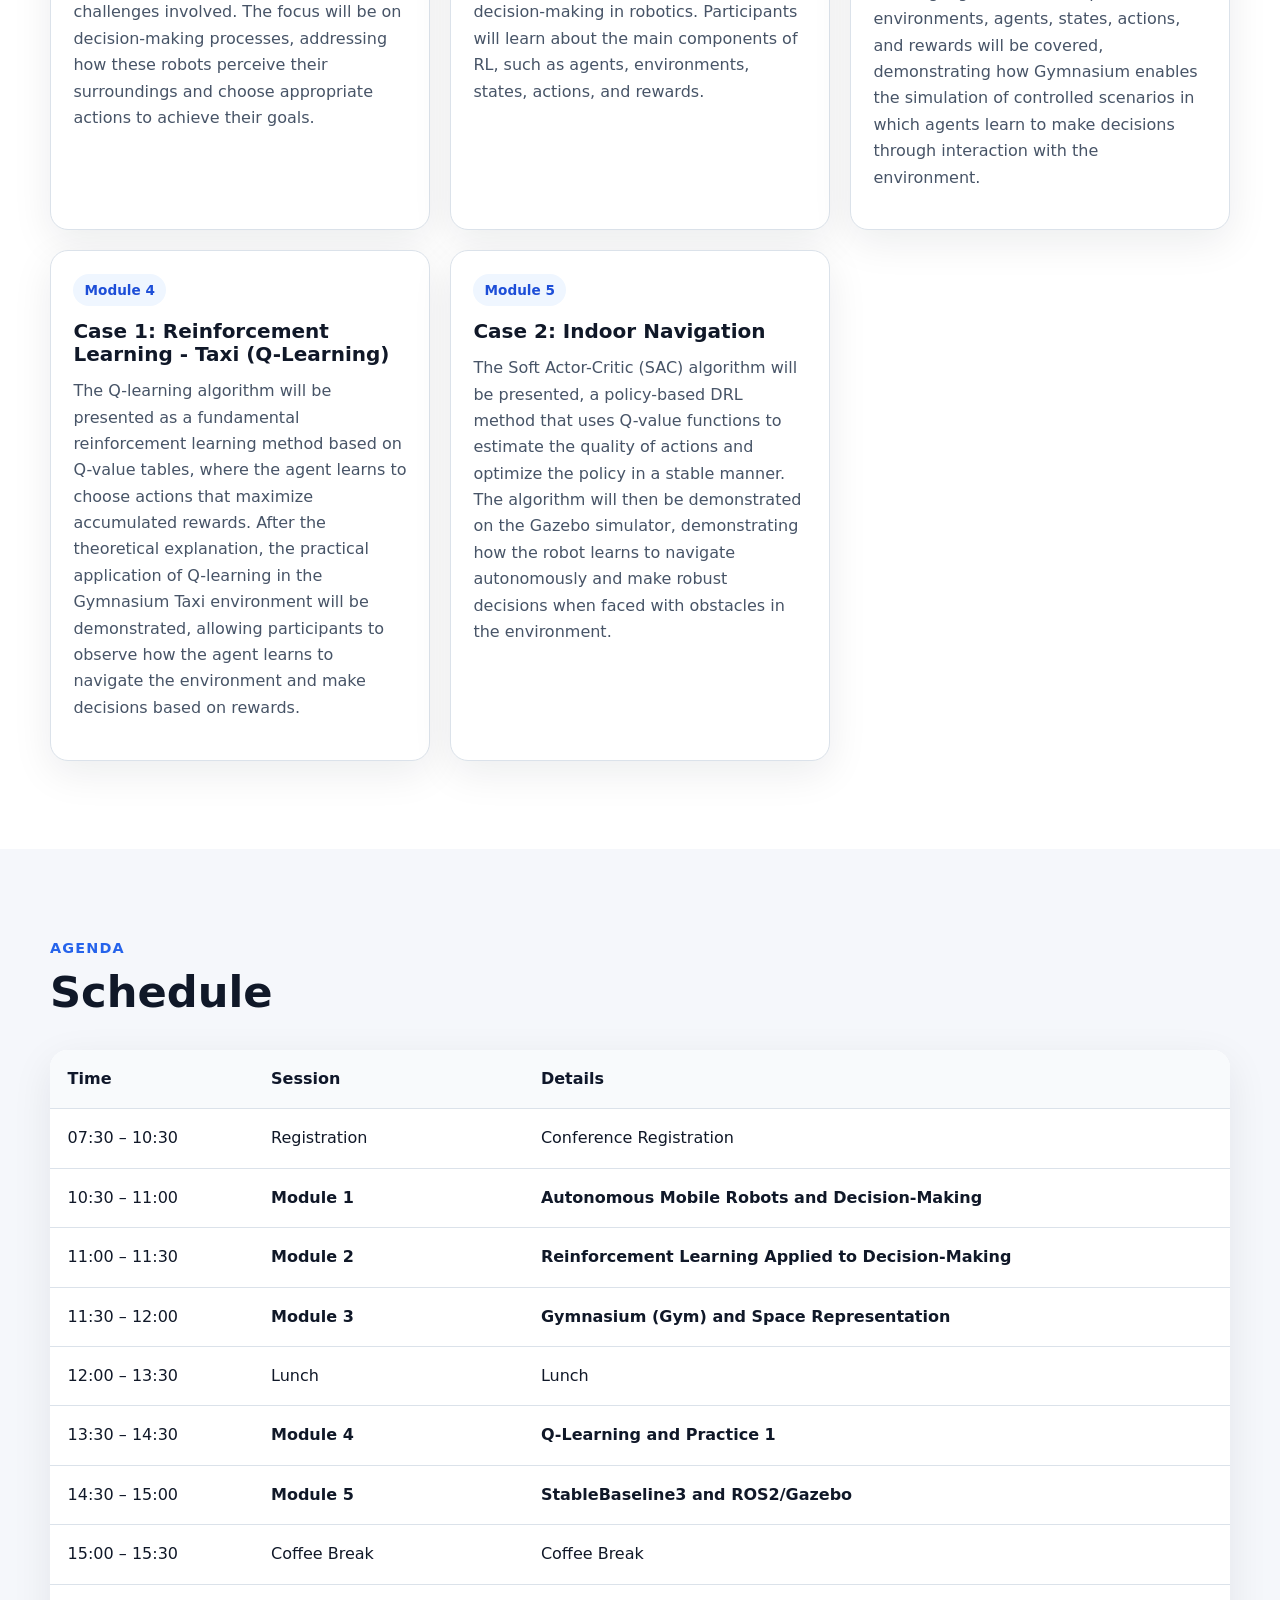
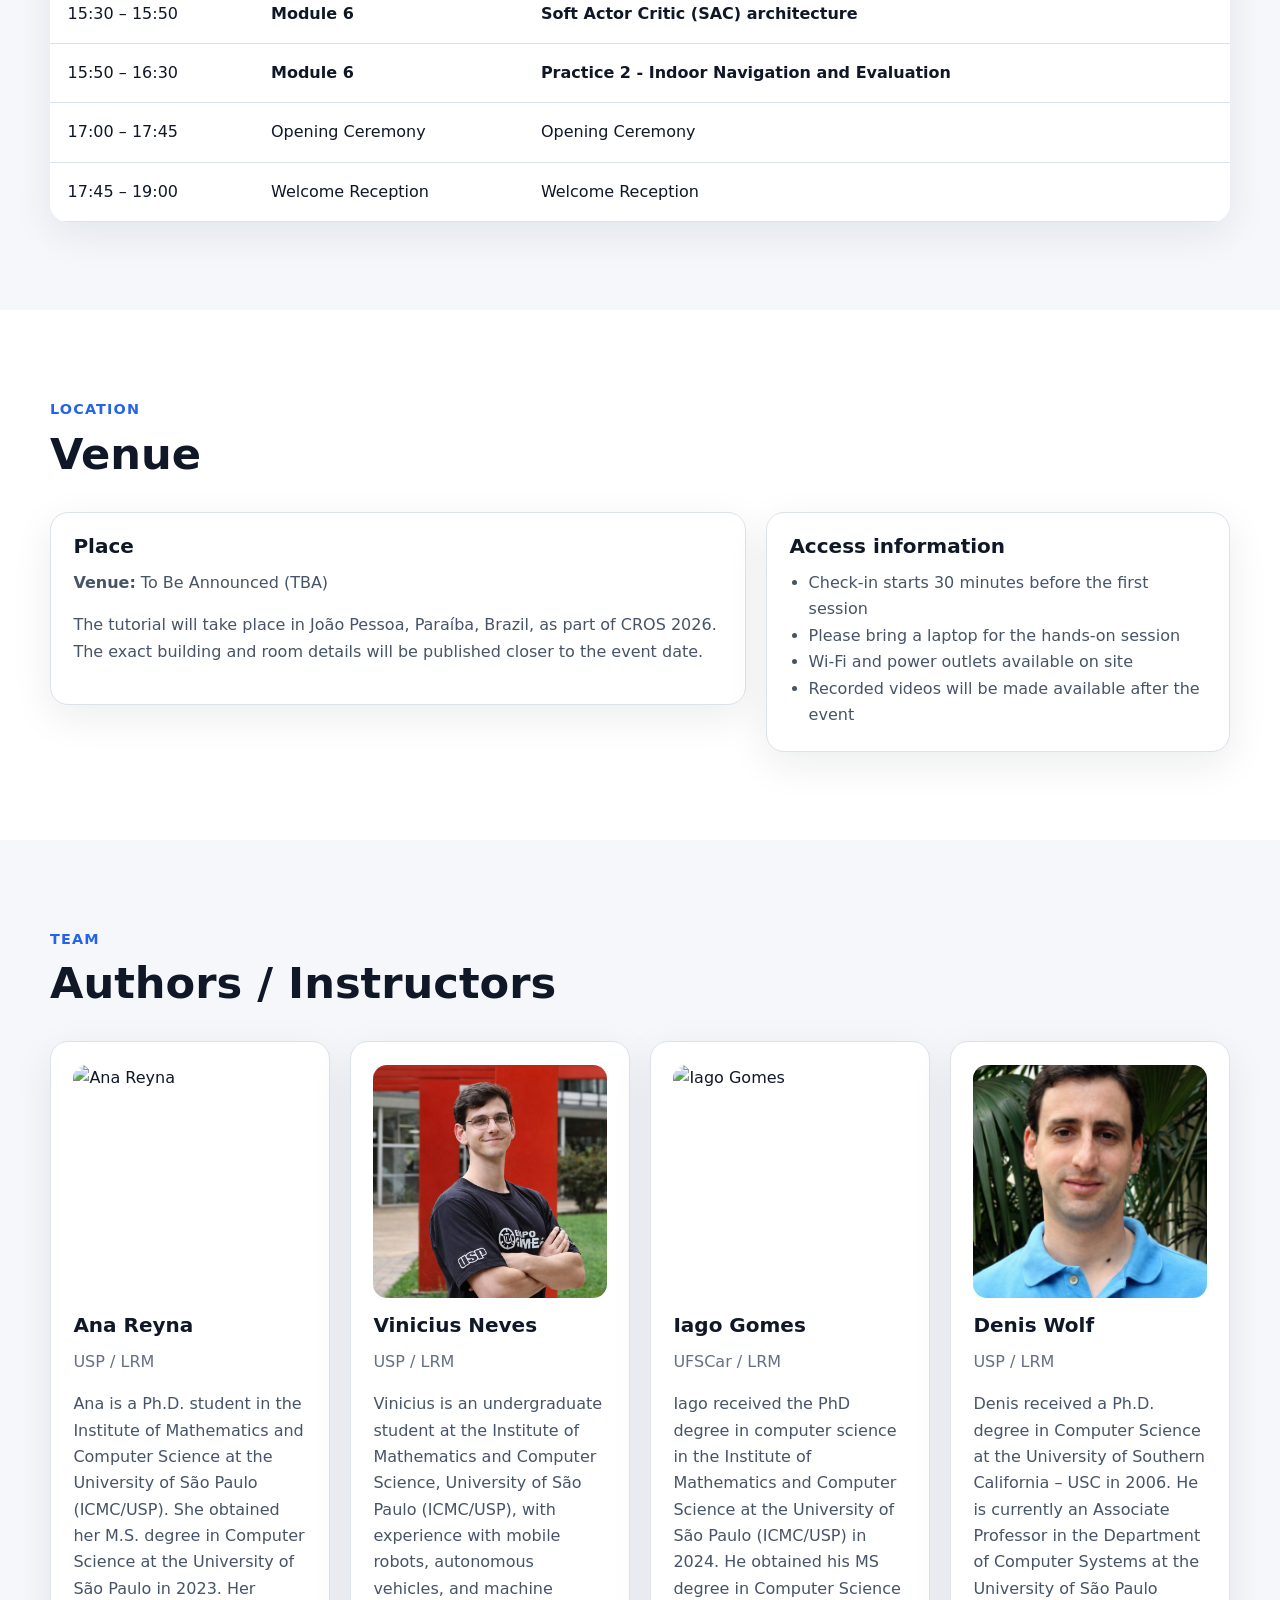
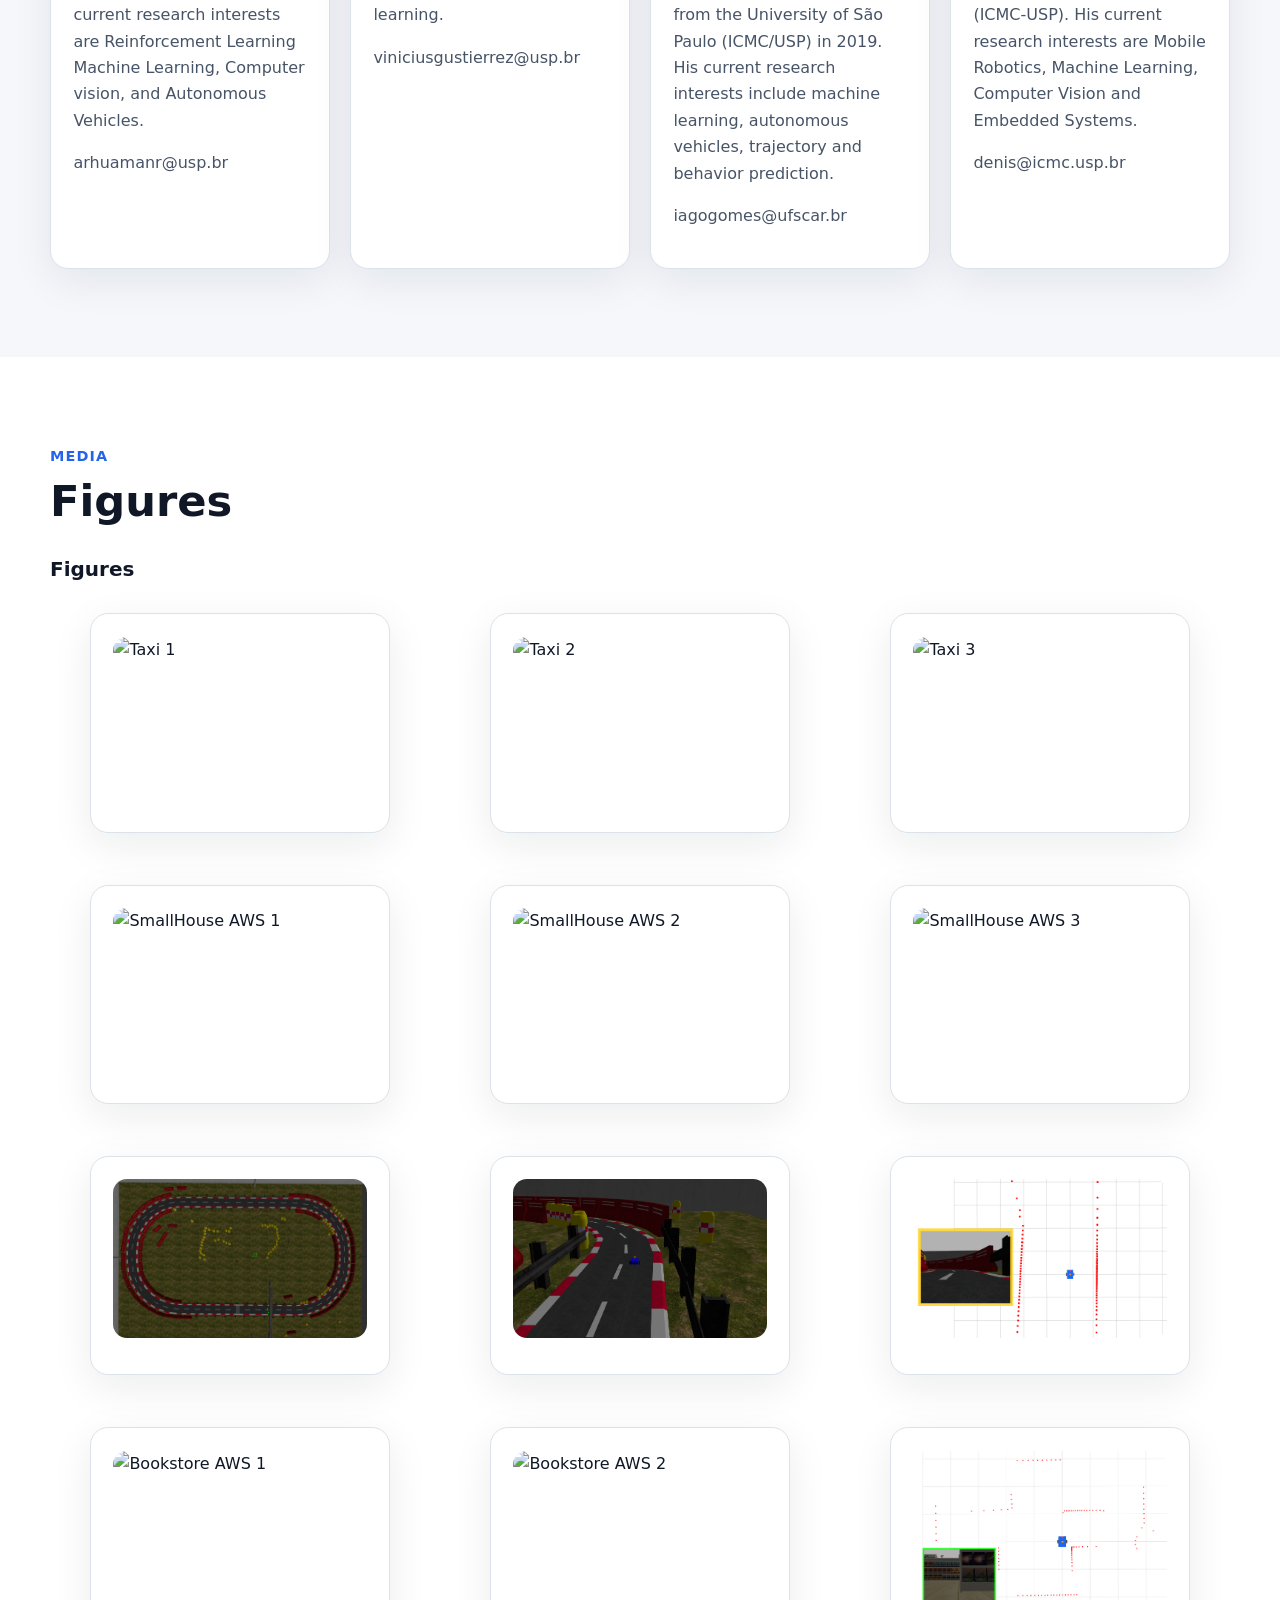
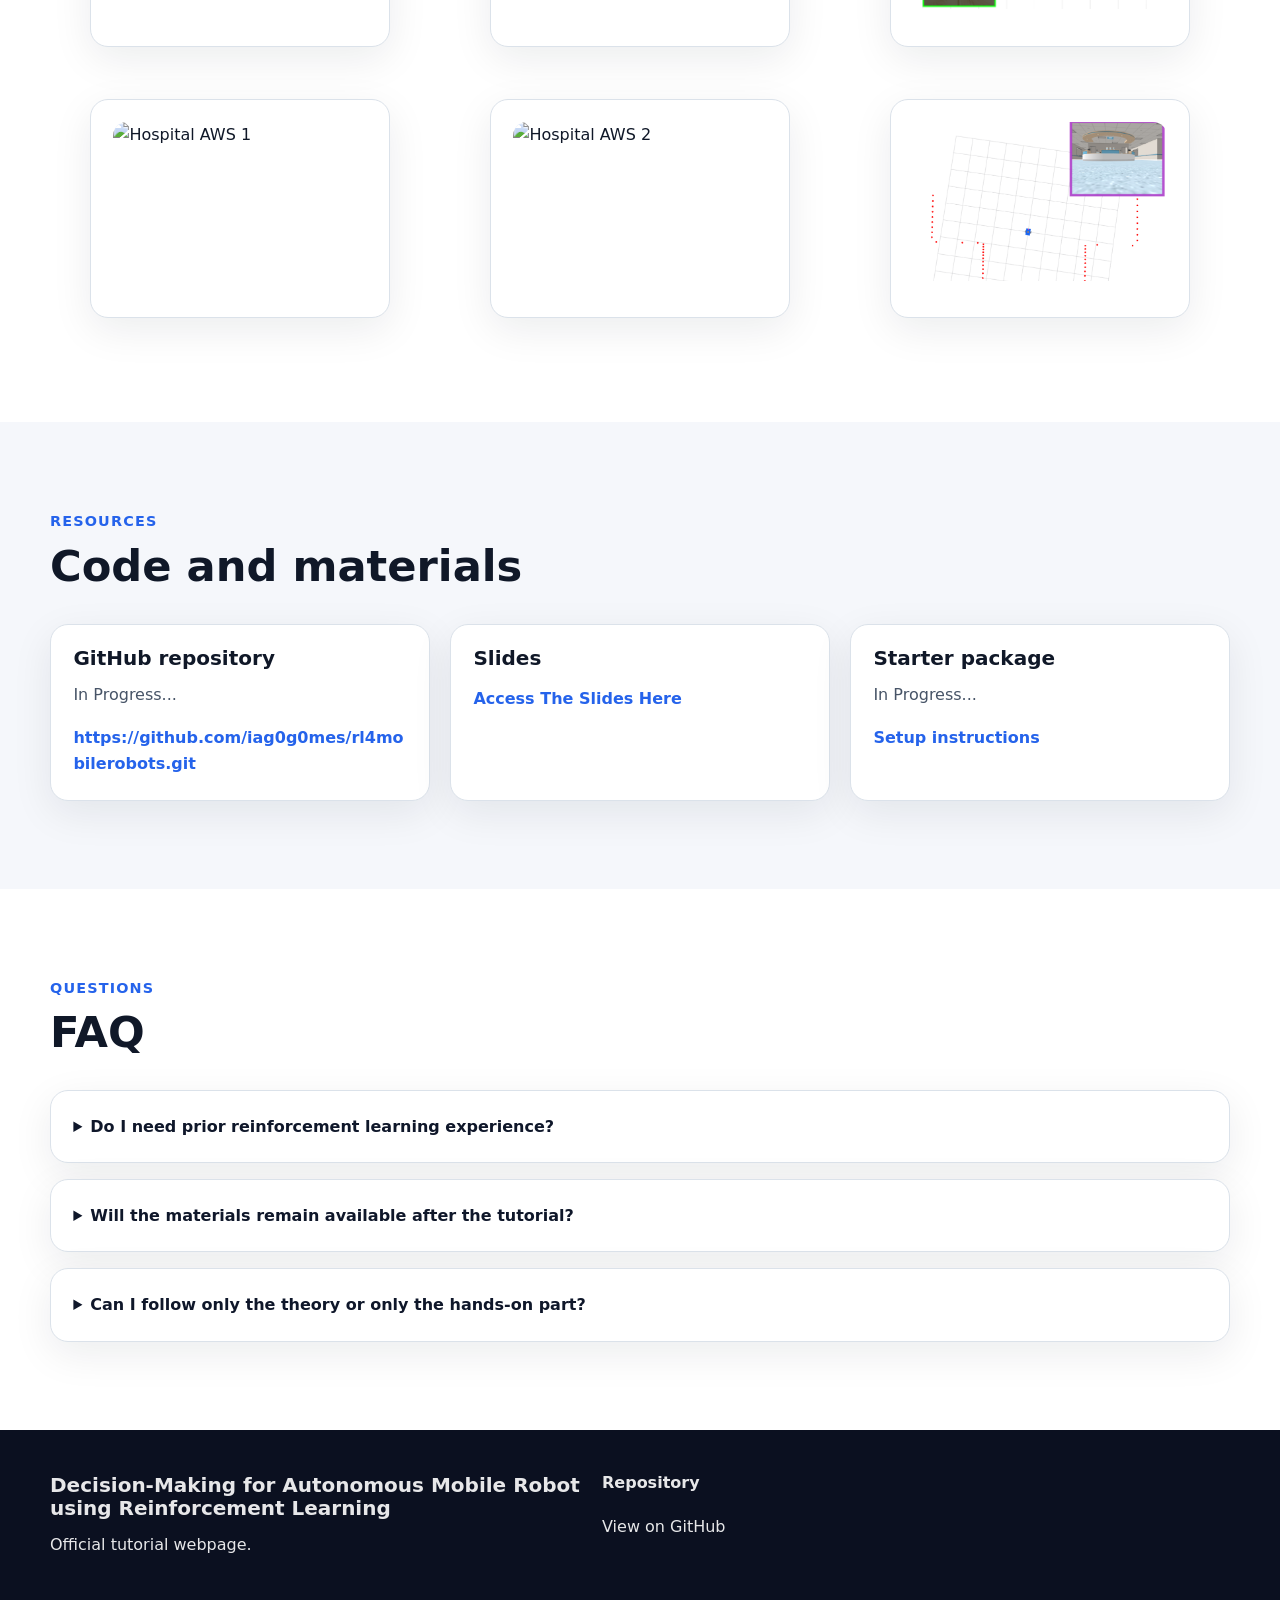
==== commit d6a0e225: "Update index.html" ====
--- a/index.html
+++ b/index.html
@@ -260,7 +260,7 @@
 
           <article class="card module-card">
             <span class="pill">Module 5</span>
-            <h3>Deep Reinforcement Learning</h3>
+            <h3>Case 2: Indoor Navigation </h3>
             <p>
               The Soft Actor-Critic (SAC) algorithm will be presented, a policy-based DRL method that uses Q-value functions 
               to estimate the quality of actions and optimize the policy in a stable manner. The algorithm will then be
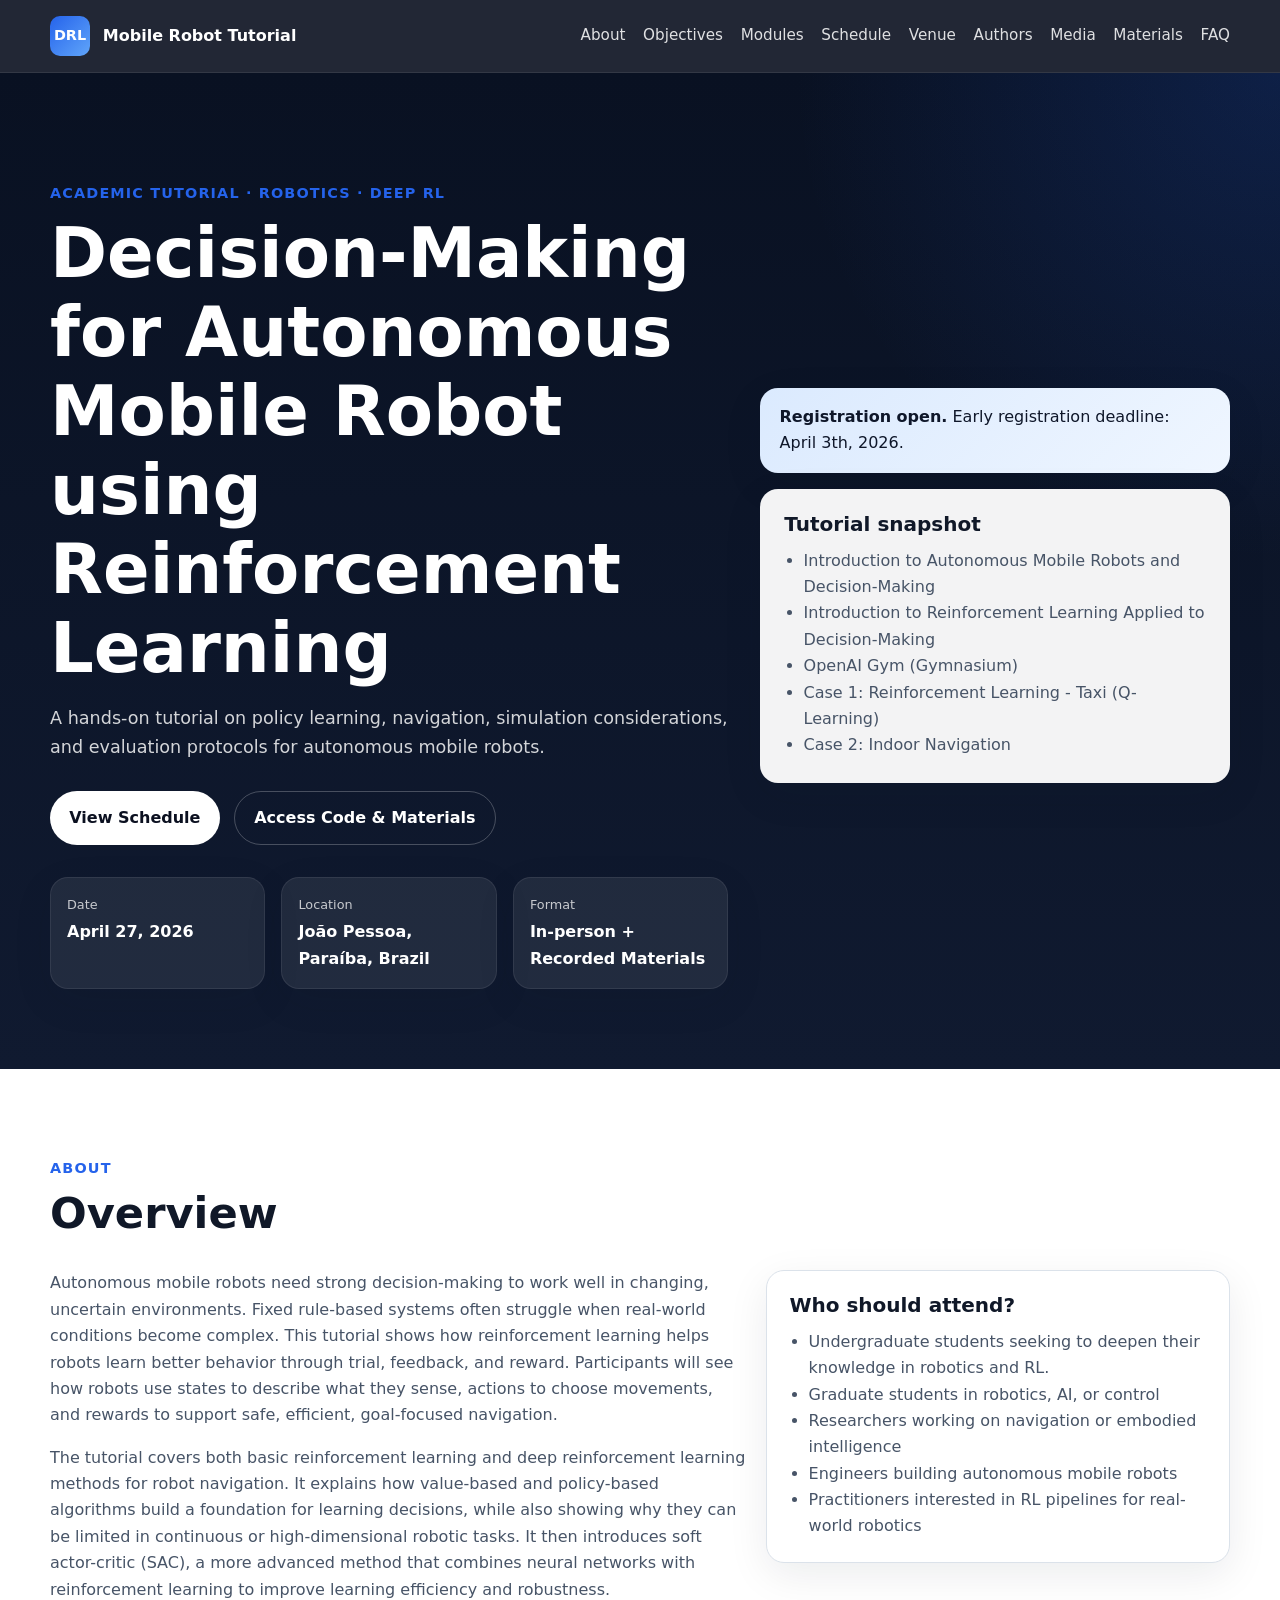
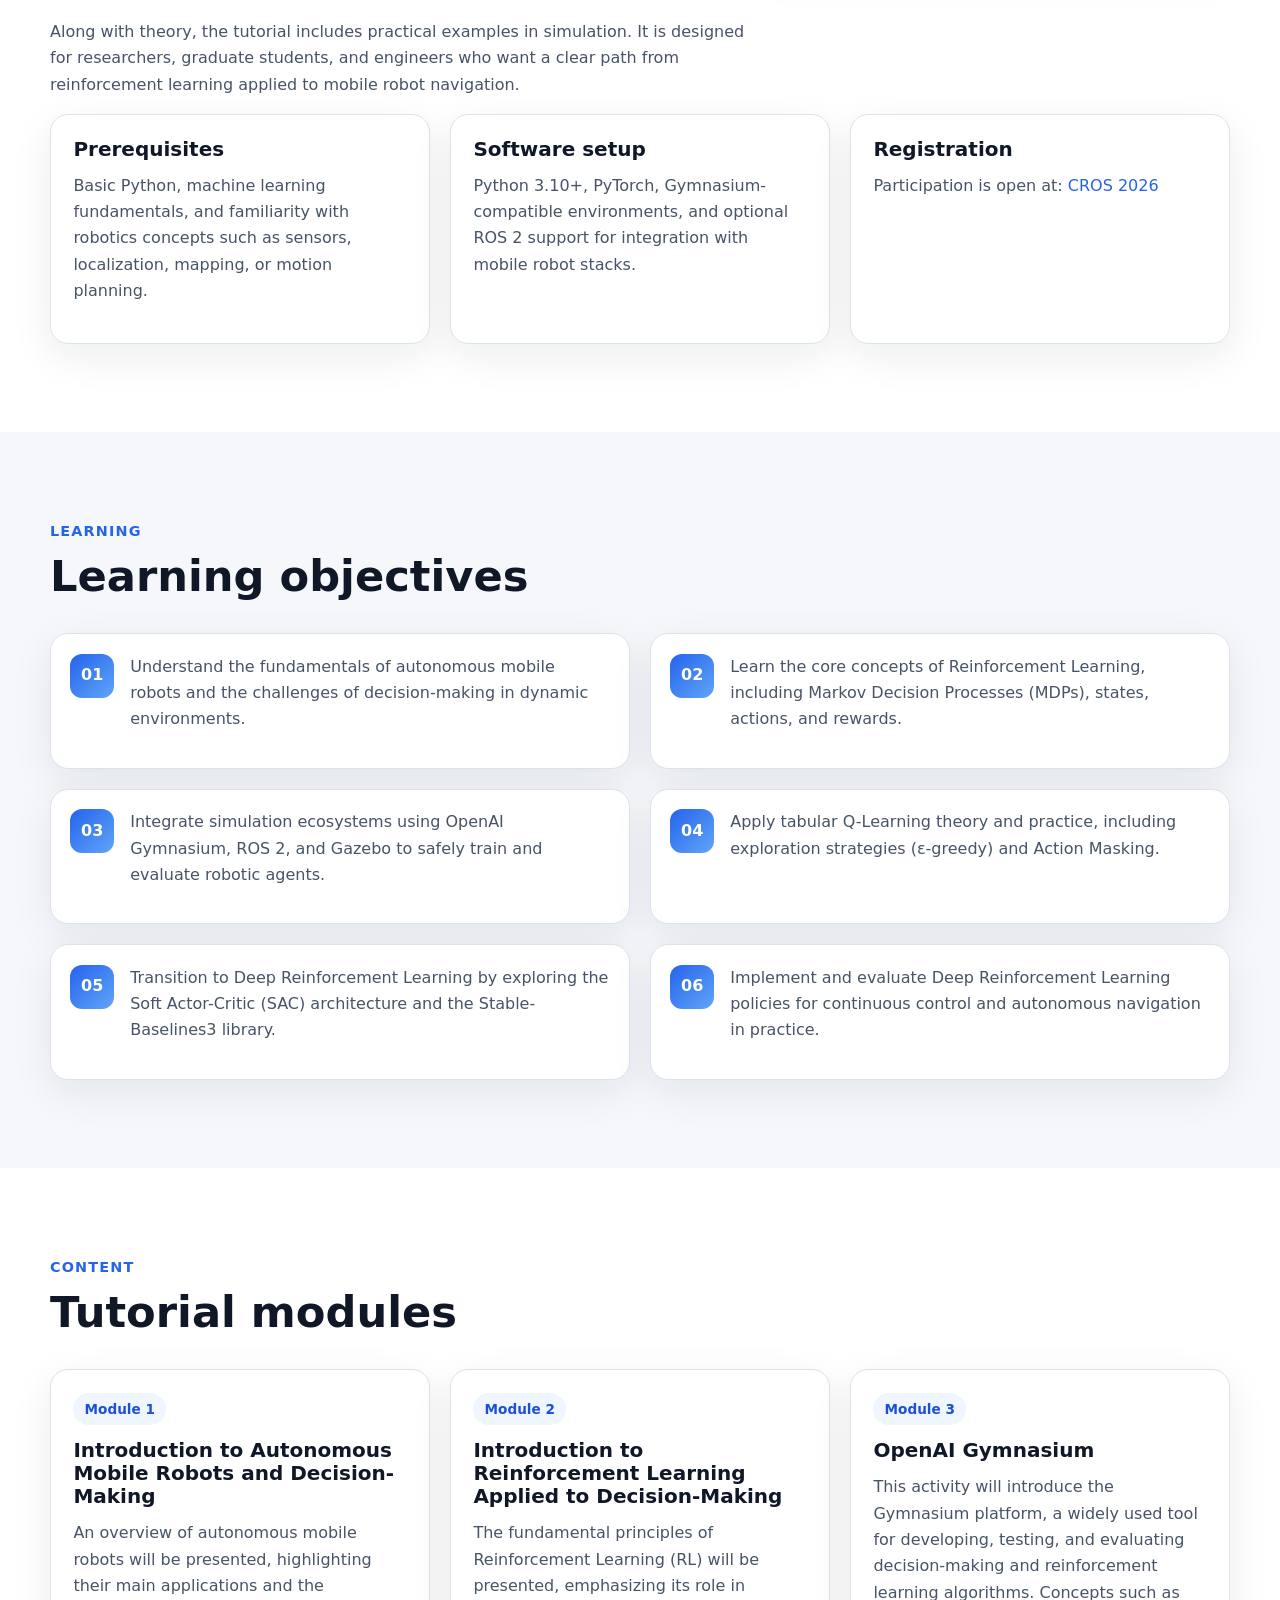
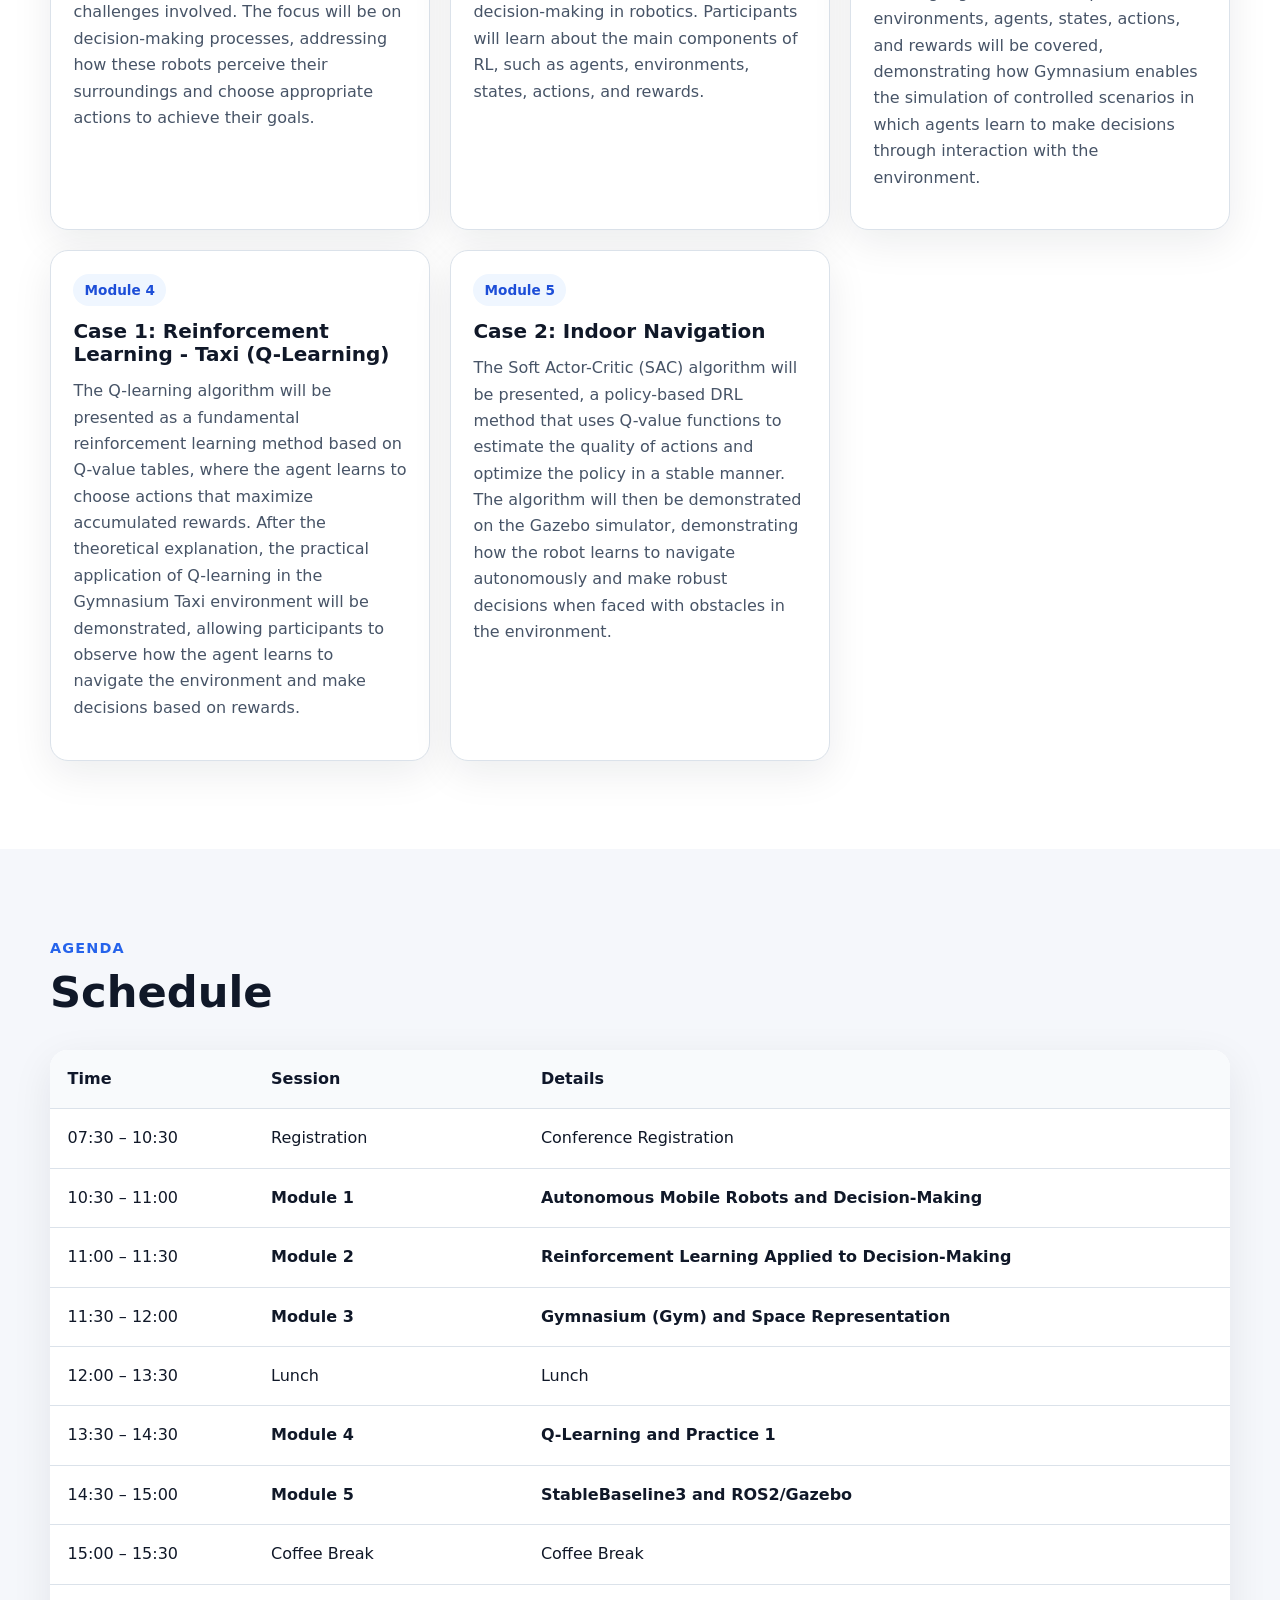
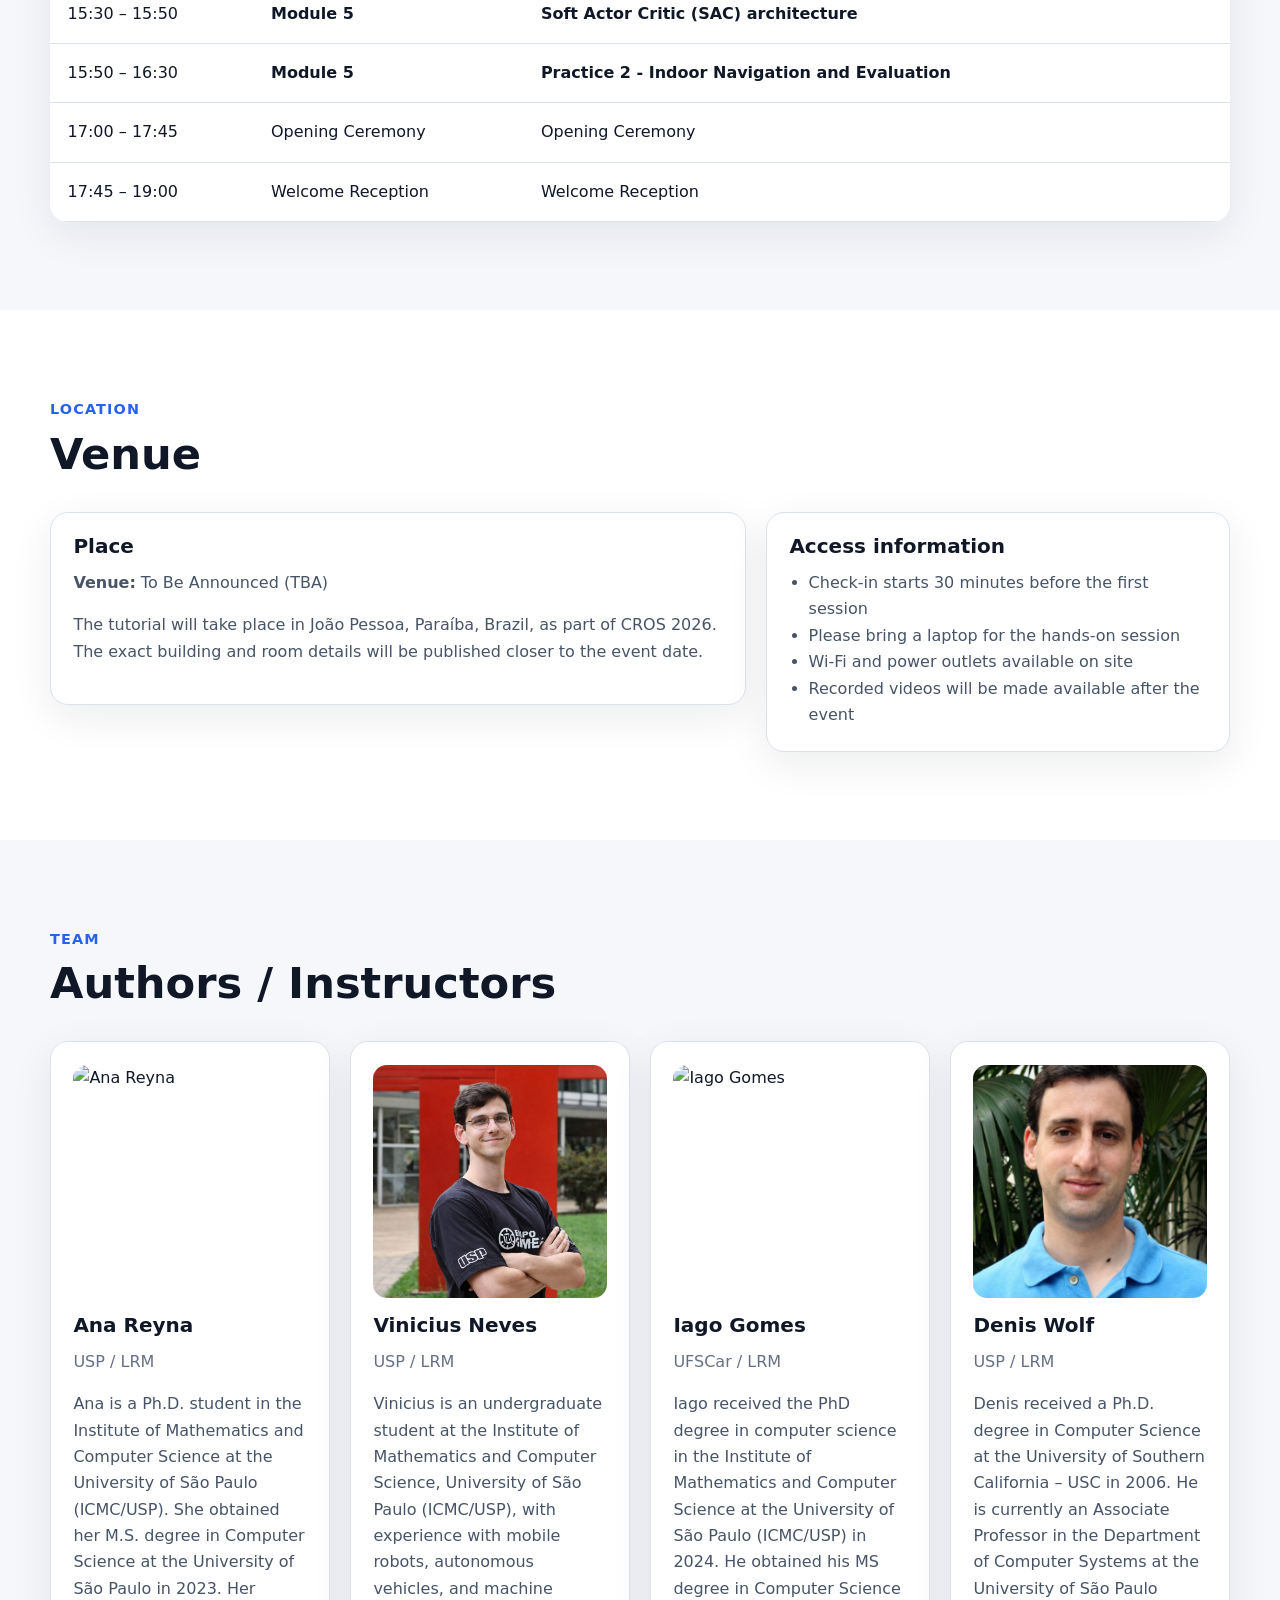
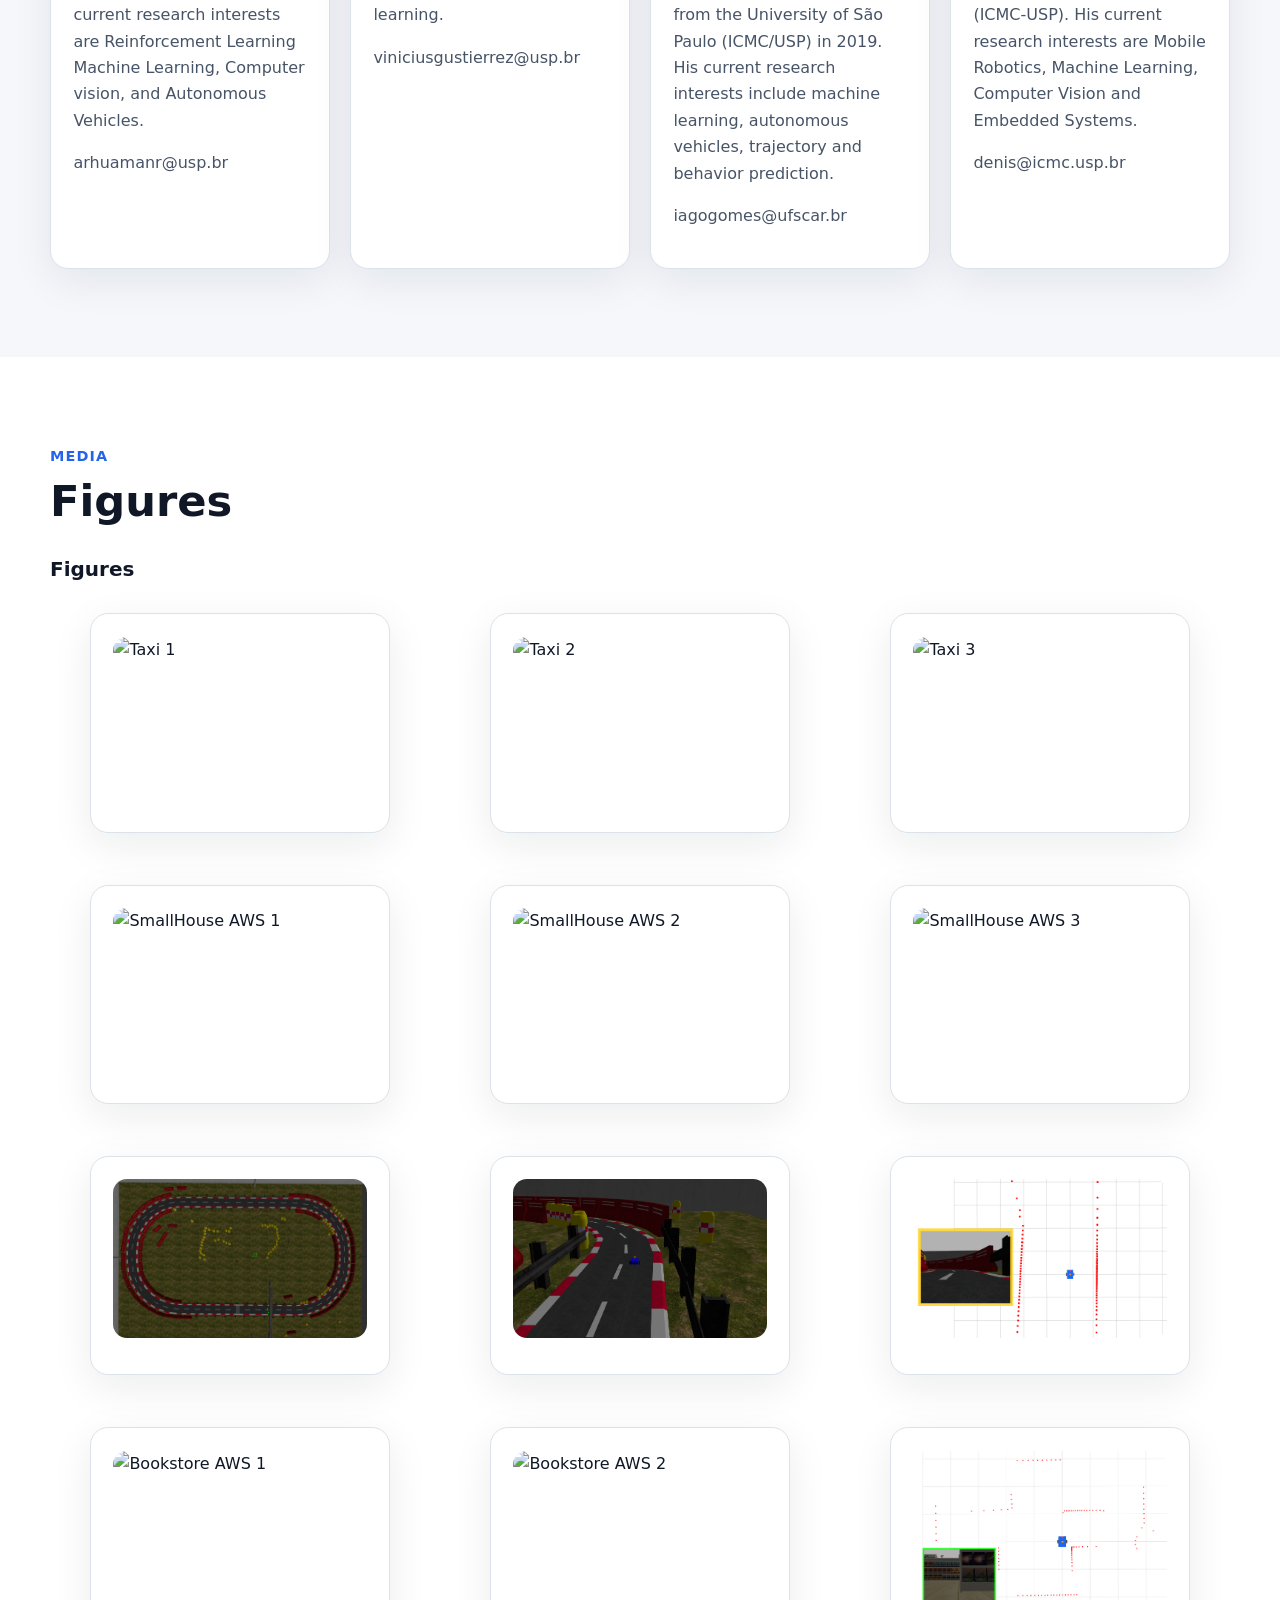
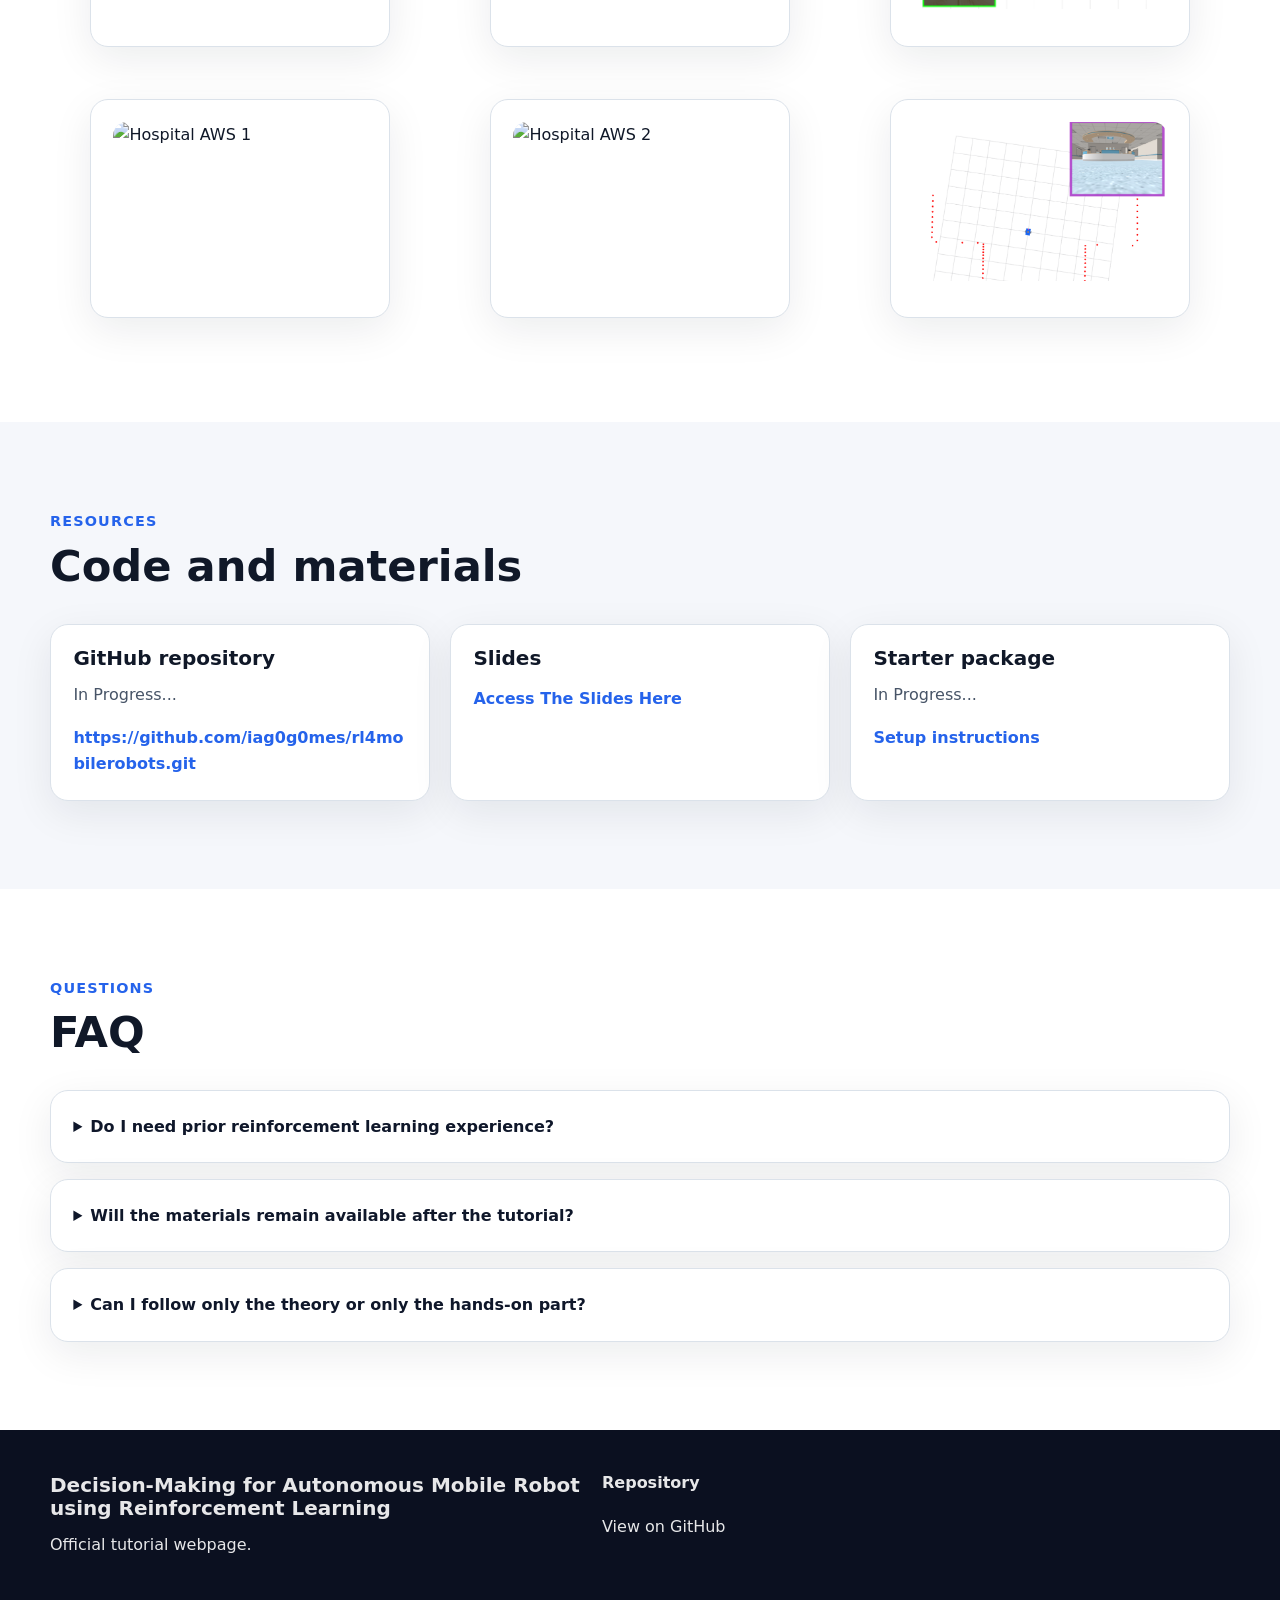
==== commit 3559ae71: "Update index.html" ====
--- a/index.html
+++ b/index.html
@@ -331,12 +331,12 @@
               </tr>
                <tr>
                 <td>15:30 – 15:50</td>
-                <td><b>Module 6</b></td>
+                <td><b>Module 5</b></td>
                 <td><b>Soft Actor Critic (SAC) architecture</b></td>
               </tr>
               <tr>
               <td>15:50 – 16:30</td>
-                <td><b>Module 6</b></td>
+                <td><b>Module 5</b></td>
                 <td><b>Practice 2 - Indoor Navigation and Evaluation</b></td>
               </tr>
               <td>17:00 – 17:45</td>
